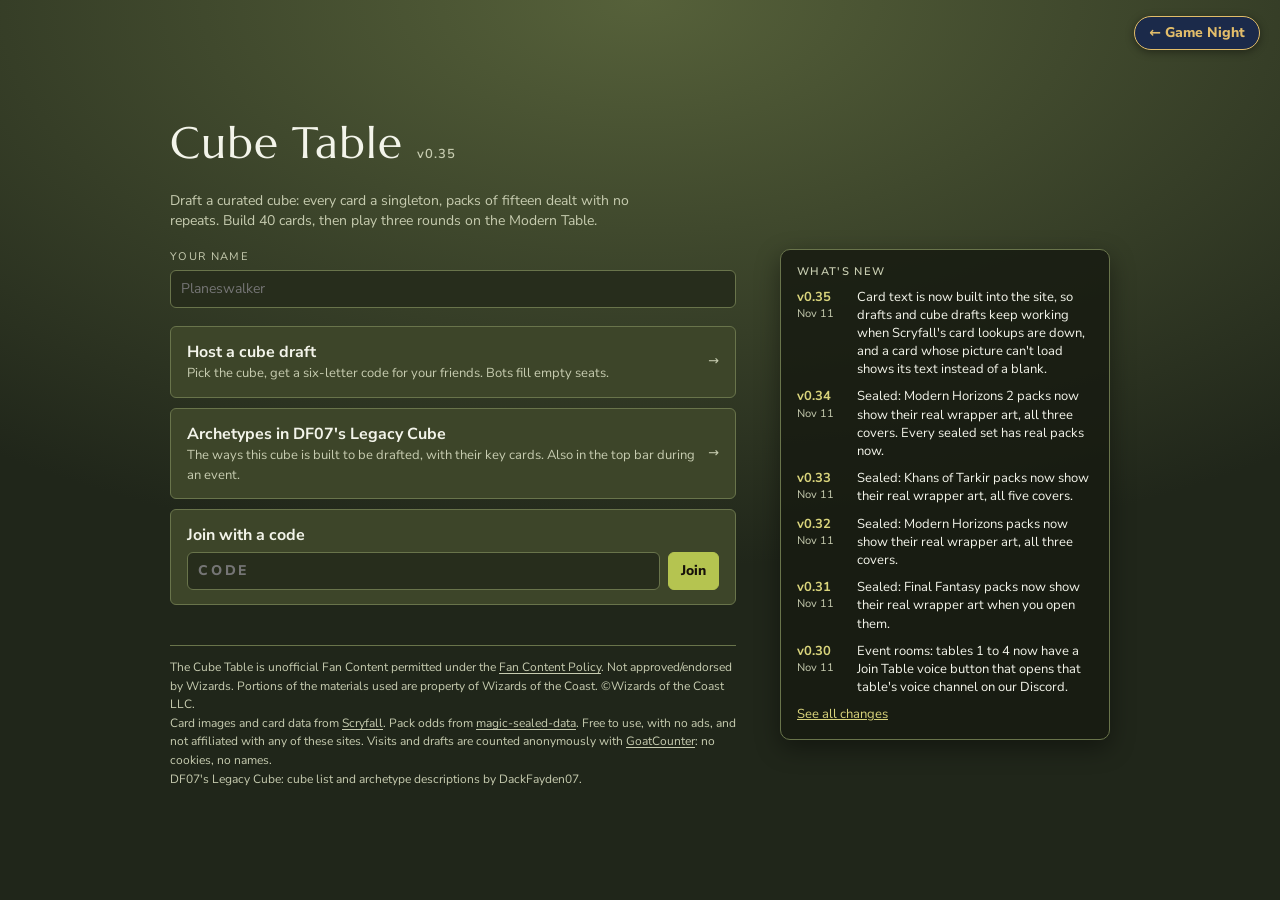
==== cube/index.html @ 12f956a4 "Draft Table v0.35: built-in card data, text tiles when pictures fail Co-Authored-By: Claude Opus 5.5" ====
<!doctype html>
<html lang="en">
<head>
<meta charset="utf-8">
<meta name="viewport" content="width=device-width,initial-scale=1">
<title>Cube Table</title>
<link rel="icon" href="icon.svg" type="image/svg+xml">
<link rel="icon" href="../draft/icon-32.png" type="image/png" sizes="32x32">
<link rel="apple-touch-icon" href="../draft/apple-touch-icon.png">
<!-- Anonymous visit and game counts (GoatCounter: no cookies, no personal data). The path drops ?t= table codes. -->
<script>window.goatcounter={path:function(p){return String(p).split('?')[0];}};</script>
<script data-goatcounter="https://modern-table.goatcounter.com/count" async src="https://gc.zgo.at/count.js"></script>
<link rel="preconnect" href="https://fonts.googleapis.com">
<link rel="stylesheet" href="https://fonts.googleapis.com/css2?family=Marcellus&family=Nunito+Sans:opsz,wght@6..12,400;6..12,600;6..12,800&display=swap">
<style>
/* Same type and layout as the Modern Table, in mahogany instead of green felt so you can tell the two apart at a glance. */
:root{
  --felt:#5e3a2e; --felt2:#4e3026; --rail:#3c231b; --line:#8a5d4c; --ink:#fbf4ef; --dim:#dcc6ba;
  --brass:#e0a66a; --go:#d9683c; --bad:#e2574c; --good:#5fc98d; --opp:#7fb3ff;
  --well:#391f17; --chip:#5d382b; --chip2:#6e4334; --glow:#7d4c3b; --deep:#2a1712; --deepa:#2a1712d9; --btn:#71483a; --cardbg:#7a5445; --voice:#5865f2;
  --display:"Marcellus",Georgia,serif; --ui:"Nunito Sans",system-ui,-apple-system,"Segoe UI",sans-serif;
  color-scheme:dark;
}
*{box-sizing:border-box}
html,body{height:100%;margin:0}
body{background:var(--rail);color:var(--ink);font:14px/1.4 var(--ui);overflow:hidden;user-select:none;-webkit-user-select:none}
button,input,select{font:inherit;color:inherit}
button{cursor:pointer;background:var(--btn);border:1px solid var(--line);border-radius:6px;padding:7px 12px}
button:hover{border-color:var(--brass)}
button:focus-visible,input:focus-visible,select:focus-visible,a:focus-visible{outline:2px solid var(--brass);outline-offset:1px}
button.go{background:var(--go);border-color:var(--go);color:#1c0c05;font-weight:800}
button.ghost{background:transparent}
button.sm{font-size:12px;padding:3px 8px}
button.on{border-color:var(--brass);color:var(--brass)}
button:disabled{opacity:.45;cursor:default}button:disabled:hover{border-color:var(--line)}
input,select{background:var(--well);border:1px solid var(--line);border-radius:6px;padding:8px 10px}
input{user-select:text;-webkit-user-select:text}
a{color:var(--brass)}
h1,h2,h3{font-family:var(--display);font-weight:400;margin:0;text-wrap:balance}
[hidden]{display:none!important}
.screen{height:100%}
.hint{color:var(--dim)}

#lobby{position:relative;display:grid;place-items:center;background:radial-gradient(120% 90% at 50% 0%,var(--glow),var(--rail) 70%);overflow:auto;padding:24px 16px}
.lobbybox{width:min(940px,100%);display:grid;grid-template-columns:minmax(0,1fr) 330px;gap:18px 44px;align-items:start}
.lhead,.lmain{display:flex;flex-direction:column;gap:18px;min-width:0}.lhead{grid-column:1/-1}
@media (max-width:920px){.lobbybox{grid-template-columns:minmax(0,1fr);width:min(560px,100%)}}
.news{display:flex;flex-direction:column;gap:9px;background:var(--deepa);border:1px solid var(--line);border-radius:10px;padding:14px 16px 16px;box-shadow:0 8px 24px #0006}
.news h4{margin:0;font:600 11px var(--ui);letter-spacing:.12em;text-transform:uppercase;color:var(--dim)}
.newsrow{display:grid;grid-template-columns:52px 1fr;gap:8px;font-size:13px;color:var(--ink);line-height:1.4}
.newsrow b{color:var(--brass);font-variant-numeric:tabular-nums}.newsrow b small{display:block;color:var(--dim);font-weight:400;font-size:11px}
.news a{color:var(--brass);font-size:13px}
.lobbybox h1{font-size:44px;letter-spacing:.02em}
.lobbybox p{margin:0;color:var(--dim);max-width:60ch}
.lobbybox p.legal{max-width:none;font:12px/1.55 var(--ui);color:var(--dim);border-top:1px solid var(--line);padding-top:12px;margin-top:4px}.lobbybox p.legal a{color:inherit;text-decoration:underline;text-underline-offset:2px}
.field{display:flex;flex-direction:column;gap:6px}
.field label{font-size:11px;letter-spacing:.12em;text-transform:uppercase;color:var(--dim)}
.choices{display:grid;gap:10px}
.choice{display:flex;gap:12px;align-items:center;justify-content:space-between;text-align:left;padding:14px 16px;background:var(--chip)}
.choice b{display:block;font-size:16px}.choice span{color:var(--dim);font-size:13px}
/* the way back to the Modern Table wears the Modern Table's colours */
.corner{position:absolute;top:16px;right:20px;border:1px solid #d9b25f;border-radius:99px;padding:6px 14px;text-decoration:none;font-weight:800;color:#d9b25f;background:#16272b;box-shadow:0 2px 8px #0006}
.corner:hover{background:#1c3238;color:#f0cf85}
.joinrow{display:flex;gap:8px}.joinrow input{flex:1;text-transform:uppercase;letter-spacing:.2em;font-weight:800;min-width:0}

#room{display:flex;flex-direction:column;background:var(--felt2)}
.topbar{display:flex;gap:10px;align-items:center;padding:10px 16px;border-bottom:1px solid var(--line);background:var(--rail);flex-wrap:wrap}
.topbar h2{font-size:22px;margin-right:auto}
.pill{font-size:12px;padding:3px 9px;border-radius:99px;border:1px solid var(--line);color:var(--dim);white-space:nowrap}
.pill.ok{color:var(--good);border-color:var(--good)}.pill.warn{color:var(--go);border-color:var(--go)}
.pill b{color:var(--ink);letter-spacing:.15em;user-select:text;-webkit-user-select:text}
.body{flex:1;min-height:0;display:grid;grid-template-columns:230px 1fr}
#rail{border-right:1px solid var(--line);background:var(--rail);overflow:auto;padding:12px;display:flex;flex-direction:column;gap:6px}
#rail h3{font-size:12px;font-family:var(--ui);font-weight:800;letter-spacing:.12em;text-transform:uppercase;color:var(--dim);margin:4px 0}
.seat{display:grid;grid-template-columns:18px 1fr auto;gap:6px;align-items:center;padding:6px 8px;border:1px solid transparent;border-radius:6px}
.seat.me{border-color:var(--brass);background:var(--chip)}
.seat .dot{width:9px;height:9px;border-radius:50%;background:var(--line)}
.seat.on .dot{background:var(--good)}.seat.busy .dot{background:var(--go)}.seat.off .dot{background:var(--bad)}
.seat small{color:var(--dim);display:block}
.seat .nm{overflow:hidden;text-overflow:ellipsis;white-space:nowrap}
.arrow{color:var(--dim);font-size:12px;text-align:center}
#main{overflow:auto;padding:16px 20px;display:flex;flex-direction:column;gap:14px;min-width:0}
#main>*{flex:none}
.bar{display:flex;gap:10px;align-items:center;flex-wrap:wrap}
.bar h3{font-size:22px}
.clock{font:800 18px var(--ui);font-variant-numeric:tabular-nums;color:var(--brass);min-width:3ch}
.clock.low{color:var(--bad)}
.grid{display:grid;grid-template-columns:repeat(auto-fill,minmax(150px,1fr));gap:10px}
.grid.sm{grid-template-columns:repeat(auto-fill,minmax(96px,1fr));gap:6px}
.grid.xs{grid-template-columns:repeat(auto-fill,minmax(64px,1fr));gap:4px}
.c{position:relative;aspect-ratio:488/680;border-radius:4.6%/3.3%;background:var(--cardbg);box-shadow:0 2px 6px #0008;cursor:pointer;overflow:hidden;transition:transform .12s,box-shadow .12s}
.c:hover{transform:translateY(-3px)}
.c img{position:absolute;inset:0;width:100%;height:100%;display:block;pointer-events:none}
.c .txt{position:absolute;inset:0;padding:7%;display:flex;flex-direction:column;gap:3px;font-size:11px;line-height:1.15;border:1px solid var(--line);border-radius:inherit;pointer-events:none;overflow:hidden}
.c .txt i{color:var(--dim);font-style:normal}
.c.sel{box-shadow:0 0 0 3px var(--go),0 6px 16px #000a;transform:translateY(-6px)}
.c.foil::after{content:"";position:absolute;inset:0;pointer-events:none;background:linear-gradient(115deg,transparent 20%,#7fd4ff33 38%,#ffd87a40 50%,#ff8ad033 62%,transparent 80%);mix-blend-mode:screen}
.c .tag{position:absolute;left:4%;bottom:3%;font-size:9px;font-weight:800;letter-spacing:.1em;background:#000c;color:var(--brass);padding:1px 5px;border-radius:3px;pointer-events:none}
.sec{font-size:11px;letter-spacing:.12em;text-transform:uppercase;color:var(--dim);margin:6px 0 2px}
.panes{display:grid;grid-template-columns:1fr 1fr;gap:18px;align-items:start}
.pane .bar h3{font-size:18px}
.sec b{color:var(--brass);font-size:13px;margin-left:4px}.sec span{text-transform:none;letter-spacing:0}
.regions{--w:clamp(76px,6.6vw,124px);display:flex;flex-wrap:wrap;gap:4px 26px;align-items:flex-start}
.cols{display:flex;gap:6px;align-items:flex-start;padding:4px 2px 8px}
.col{width:var(--w);flex:none;display:flex;flex-direction:column}
.col .c + .c{margin-top:calc(var(--w) * -1.2)}
.col .c:hover{transform:none;box-shadow:0 0 0 2px var(--brass)}
.colh{font-size:11px;font-weight:800;color:var(--ink);text-align:center;margin-bottom:4px}.colh span{color:var(--dim);font-weight:600}
.pane{background:var(--well);border:1px solid var(--line);border-radius:8px;padding:12px;min-height:120px}
.lands{display:flex;gap:10px;flex-wrap:wrap;align-items:center}
.land{display:flex;gap:4px;align-items:center;border:1px solid var(--line);border-radius:6px;padding:3px 6px}
.land .lart{width:30px;height:42px;border-radius:3px;background:var(--deep) center/cover no-repeat;flex:none;box-shadow:0 1px 3px #0008}
.bart{display:flex;flex-direction:column;gap:3px;font:700 10px var(--ui);letter-spacing:.08em;text-transform:uppercase;color:var(--dim)}.bart select{font:600 12px var(--ui);letter-spacing:0;text-transform:none;background:var(--deep);color:var(--ink);border:1px solid var(--line);border-radius:5px;padding:3px 5px}
.land b{min-width:2ch;text-align:center;font-variant-numeric:tabular-nums}
.land button{padding:1px 8px}
table{border-collapse:collapse;width:100%;max-width:640px}
th,td{text-align:left;padding:6px 10px;border-bottom:1px solid var(--line)}
th{font-size:11px;letter-spacing:.1em;text-transform:uppercase;color:var(--dim);font-weight:800}
td.n,th.n{text-align:right;font-variant-numeric:tabular-nums}
.match{border:1px solid var(--line);border-radius:8px;padding:12px;display:flex;flex-direction:column;gap:8px;max-width:640px;background:var(--well)}
.match.mine{border-color:var(--brass)}
.chips{display:flex;gap:6px;flex-wrap:wrap}
.setrow{display:flex;gap:12px;flex-wrap:wrap;align-items:end}
#zoom{position:fixed;z-index:80;pointer-events:none;display:flex;gap:6px}
#zoom img{width:300px;border-radius:14px;box-shadow:0 10px 30px #000c}
#toast{position:fixed;left:50%;bottom:26px;transform:translateX(-50%);background:#000d;border:1px solid var(--brass);padding:8px 16px;border-radius:99px;opacity:0;transition:opacity .3s;pointer-events:none;z-index:90}
/* sealed (v0.16): the prerelease kit, opened one pack at a time */
.c.promo .tag{color:#ffe7b0;background:#7a1d16e6;border:1px solid #f3cf8a}
.kit{display:flex;gap:16px;align-items:flex-end;flex-wrap:wrap;padding:14px 16px;border-radius:10px;background:radial-gradient(120% 100% at 50% 0%,var(--glow),var(--felt) 75%);border:1px solid var(--line)}
.kitbox{height:150px;width:auto;display:block;filter:drop-shadow(0 6px 10px #0009)}
.packs{display:flex;gap:10px;flex-wrap:wrap;align-items:flex-end}
.pk{position:relative;width:84px;height:150px;padding:0;border:0;background:none;border-radius:4px;transition:transform .15s ease,opacity .2s}
.pk img{width:100%;height:100%;object-fit:contain;display:block;filter:drop-shadow(0 6px 8px #0009);pointer-events:none}
.pk.drawn{background:linear-gradient(160deg,#3b1f52,#1d2a4a 55%,#0f1730);box-shadow:0 6px 14px #0008;color:#fff}
.pk.drawn::before,.pk.drawn::after{content:"";position:absolute;left:0;right:0;height:7px;background:repeating-linear-gradient(90deg,#c9d7ea 0 4px,#8ea2c2 4px 8px);opacity:.85}
.pk.drawn::before{top:0}.pk.drawn::after{bottom:0}
.pk .pt{position:absolute;left:0;right:0;bottom:14px;font:11px/1.15 var(--display);text-align:center;letter-spacing:.06em;text-transform:uppercase;padding:0 4px}
.pk .pn{position:absolute;top:-8px;right:-6px;width:20px;height:20px;border-radius:50%;background:var(--rail);border:1px solid var(--line);font:800 11px/18px var(--ui);color:var(--dim);text-align:center}
.pk:hover:not(:disabled){transform:translateY(-6px) rotate(-1.5deg);border-color:transparent}
.pk:disabled{opacity:.22;cursor:default;transform:none}
.pk:disabled:hover{border-color:transparent}
.promo{display:flex;flex-direction:column;gap:6px;align-items:center}
.promo .c{width:96px}
.cardback{position:relative;width:96px;aspect-ratio:488/680;padding:0;border:0;border-radius:4.6%/3.3%;overflow:hidden;background:var(--deep);box-shadow:0 4px 10px #0009;transition:transform .15s}
.cardback img{position:absolute;inset:0;width:100%;height:100%;display:block;pointer-events:none}
.cardback:hover{transform:translateY(-6px) rotate(1.5deg)}
.cardback.ready{animation:glow 1.6s ease-in-out infinite}
@keyframes glow{50%{box-shadow:0 0 0 3px #e0a66a99,0 0 22px #e0a66a99}}
.kitside{margin-left:auto;display:flex;flex-direction:column;gap:8px;align-items:flex-end}
.kitside .row{display:flex;gap:8px;flex-wrap:wrap;justify-content:flex-end}
.reveal{background:var(--well);border:1px solid var(--line);border-radius:8px;padding:12px;display:flex;flex-direction:column;gap:10px}
.fan{display:flex;gap:8px;flex-wrap:wrap}
.fan .c{width:clamp(96px,8.6vw,136px);animation:flipin .38s ease both}
.fan .c.hit{box-shadow:0 0 0 2px var(--brass),0 0 18px #e0a66a99}
@keyframes flipin{from{transform:perspective(600px) rotateY(90deg);opacity:0}to{transform:none;opacity:1}}
.dot{display:inline-block;width:10px;height:10px;border-radius:50%;vertical-align:-1px;margin-right:5px;box-shadow:inset 0 0 0 1px #0007}
.pane.over{border-color:var(--brass);box-shadow:inset 0 0 0 2px #e0a66a66}
#ghost{position:fixed;z-index:85;pointer-events:none;width:var(--gw,110px);transform:translate(-50%,-30%) rotate(-3deg);opacity:.92}
#ghost .c{width:100%}
/* Colour dive (v0.17, Ben): a rail of colour buttons beside the pool; a colour opens a window with every card of that colour
   (hybrid and multicolour included) and the lands that make it, by mana value across and type down, with Bulk add. */
.poolwrap{display:grid;grid-template-columns:minmax(0,1fr) 150px;gap:16px;align-items:start}
.diverail{display:flex;flex-direction:column;gap:6px;border-left:1px solid var(--line);padding-left:14px;position:sticky;top:8px;margin-top:22px}
.diverail .sec{margin:0 0 2px}
.divebtn{display:flex;align-items:center;gap:8px;text-align:left;padding:6px 8px;background:var(--chip)}
.divebtn b{flex:1;font-weight:700}.divebtn small{color:var(--dim);font-variant-numeric:tabular-nums}
.divebtn.on{border-color:var(--brass);background:var(--chip2)}
.pip{display:inline-grid;place-items:center;width:18px;height:18px;border-radius:50%;font:800 10px/1 var(--ui);color:#1b120e;box-shadow:inset 0 0 0 1px #0007;flex:none}
#dive{position:fixed;z-index:70;top:calc(64px + env(safe-area-inset-top,0px));right:max(16px,env(safe-area-inset-right,0px));width:min(1120px,calc(100vw - 260px));max-height:calc(100vh - 88px);display:flex;flex-direction:column;background:var(--felt2);border:1px solid var(--brass);border-radius:10px;box-shadow:0 18px 50px #000b}
#dive header{display:flex;gap:10px;align-items:center;flex-wrap:wrap;padding:10px 14px;border-bottom:1px solid var(--line);background:var(--rail);border-radius:10px 10px 0 0}
#dive header h3{font-size:22px;display:flex;gap:8px;align-items:center}
#dive .dvbody{overflow:auto;padding:12px 14px 16px;--w:clamp(76px,6.2vw,112px)}
.dvgrid{display:grid;grid-template-columns:min-content repeat(7,var(--w));justify-content:start;gap:8px 10px;align-items:start}
.dvgrid .rowh{font-size:11px;font-weight:800;letter-spacing:.1em;text-transform:uppercase;color:var(--dim);writing-mode:vertical-rl;transform:rotate(180deg);text-align:end;align-self:stretch;padding:4px 0;border-right:1px solid var(--line);padding-right:4px}
.dvgrid .colh{margin:0}
.dvgrid .cell{min-height:20px}
.dvgrid .lands{grid-column:2 / -1;display:flex;flex-wrap:wrap;gap:8px}
.dvgrid .lands .c{width:var(--w)}
.c.indk{box-shadow:0 0 0 2px var(--good),0 2px 6px #0008}
.dvsw{display:flex;gap:4px}.pipbtn{padding:3px;border-radius:50%;background:transparent;border:1px solid transparent;line-height:0}.pipbtn.on{border-color:var(--brass)}.pipbtn .pip{width:26px;height:26px;font-size:11px}.pip.ms{position:relative;overflow:hidden}.pip.ms img{position:absolute;inset:0;width:100%;height:100%;display:block}
.pipbtn:not(.on){opacity:.55}.pipbtn:not(.on):hover{opacity:1}
.c.indk .tag,.c.promo.indk .tag{color:var(--good);background:#000c;border:0}
#dive .empty{color:var(--dim);padding:6px 0}
@media (max-width:760px){ .poolwrap{grid-template-columns:1fr} .diverail{border-left:0;padding-left:0;position:static;flex-direction:row;flex-wrap:wrap} #dive{left:8px;right:8px;width:auto;top:8px;max-height:calc(100vh - 16px)} .dvgrid{grid-template-columns:min-content repeat(7,72px)} }
@media (prefers-reduced-motion:reduce){ .fan .c{animation:none} .cardback.ready{animation:none} .pk{transition:none} }
@media (max-width:760px){ .regions{--w:76px} .pk{width:58px;height:104px} .kitbox{height:104px} .promo .c,.cardback{width:70px} .kitside{margin-left:0;align-items:flex-start} .body{grid-template-columns:1fr} #rail{border-right:0;border-bottom:1px solid var(--line);max-height:26vh} .panes{grid-template-columns:1fr} .grid{grid-template-columns:repeat(auto-fill,minmax(110px,1fr))} }

/* ===== Game Night (v0.26) =====
   One engine, four felts: Game Night (navy), Draft Table (mahogany, the default above), Sealed Table (plum), Cube Table (olive).
   The page's own felt comes from VARIANT; inside an event the felt follows the event (themeFor). */
body.th-gn{--felt:#1b2a4a;--felt2:#142039;--rail:#0b1324;--line:#34497a;--ink:#edf1fa;--dim:#a3b0cc;--brass:#e2bd6a;--go:#e2bd6a;--well:#101a33;--chip:#17254a;--chip2:#21325a;--glow:#273d6b;--deep:#0a1020;--deepa:#0a1020d9;--btn:#21325a;--cardbg:#2c3d63}
body.th-st{--felt:#4a2a4e;--felt2:#3c2140;--rail:#2a1630;--line:#7a5480;--ink:#f8f0f8;--dim:#d6c2d8;--brass:#e9b3df;--go:#d67fc4;--well:#311a35;--chip:#4f2c54;--chip2:#5f3565;--glow:#6b3c71;--deep:#22102a;--deepa:#22102ad9;--btn:#5a3460;--cardbg:#6a4870}
body.th-ct{--felt:#3c4428;--felt2:#313822;--rail:#20261a;--line:#69744b;--ink:#f3f4ea;--dim:#c7ccb0;--brass:#d9d47c;--go:#b5c450;--well:#272d1c;--chip:#3d4529;--chip2:#4a5432;--glow:#56613a;--deep:#171b11;--deepa:#171b11d9;--btn:#4a5432;--cardbg:#5d6743}
button.go{color:#16100a}
.corner.to-gn{border-color:#e2bd6a;color:#e2bd6a;background:#1b2a4a}.corner.to-gn:hover{background:#273d6b;color:#f2d58f}
/* front-page choices with a felt swatch of the table they open */
.choice.sw{display:grid;grid-template-columns:44px minmax(0,1fr) auto;gap:14px;align-items:center;text-decoration:none;color:var(--ink);border:1px solid var(--line);border-radius:6px}
.choice.sw:hover{border-color:var(--brass)}
.choice.sw > span:nth-child(2) > span{display:block}
.choice .to{display:inline-block;margin-top:5px;font-size:11px;font-weight:800;letter-spacing:.08em;text-transform:uppercase}
.choice.feature{border-color:var(--brass);background:linear-gradient(180deg,var(--glow),var(--chip))}
.choice.feature b{font-family:var(--display);font-weight:400;font-size:21px;letter-spacing:.01em}
.felt{width:44px;height:44px;border-radius:8px;position:relative;background:radial-gradient(circle at 50% 35%,var(--sw-glow),var(--sw-felt) 75%);border:1px solid var(--sw-line);box-shadow:inset 0 1px 0 #ffffff14}
.felt i{position:absolute;width:13px;height:18px;border-radius:2px;top:13px;background:var(--sw-card);box-shadow:0 1px 3px #0009}
.felt i:first-child{left:9px;transform:rotate(-9deg)}.felt i:last-child{right:9px;transform:rotate(7deg);background:var(--sw-card2)}
.sw-gn{--sw-felt:#1b2a4a;--sw-glow:#2c4476;--sw-line:#34497a;--sw-card:#e2bd6a;--sw-card2:#edf1fa}
.sw-dt{--sw-felt:#5e3a2e;--sw-glow:#875240;--sw-line:#8a5d4c;--sw-card:#e0a66a;--sw-card2:#fbf4ef}
.sw-st{--sw-felt:#4a2a4e;--sw-glow:#704076;--sw-line:#7a5480;--sw-card:#e9b3df;--sw-card2:#f8f0f8}
.sw-ct{--sw-felt:#3c4428;--sw-glow:#5c6840;--sw-line:#69744b;--sw-card:#d9d47c;--sw-card2:#f3f4ea}
.to.gn{color:#e2bd6a}.to.dt{color:#e0a66a}.to.st{color:#e9b3df}.to.ct{color:#d9d47c}
.steps{margin:0;padding:0;list-style:none;display:flex;flex-direction:column;gap:10px;counter-reset:s}
.steps li{display:grid;grid-template-columns:24px 1fr;gap:8px;font-size:13px;color:var(--ink)}
.steps li::before{counter-increment:s;content:counter(s);width:22px;height:22px;border-radius:50%;border:1px solid var(--brass);color:var(--brass);display:grid;place-items:center;font-weight:800;font-size:12px}
/* the room: chat column beside the main area */
.body.chatty{grid-template-columns:230px minmax(0,1fr) 300px}
#chatCol{display:flex;flex-direction:column;border-left:1px solid var(--line);background:var(--rail);min-height:0;min-width:0}
#chatCol h3{font:800 12px var(--ui);letter-spacing:.12em;text-transform:uppercase;color:var(--dim);margin:0;padding:12px 14px 8px}
#msgs{flex:1;overflow:auto;padding:0 14px 10px;display:flex;flex-direction:column;gap:7px;min-height:0;user-select:text;-webkit-user-select:text}
.msg{font-size:13px;line-height:1.4;overflow-wrap:anywhere}
.msg b{margin-right:6px}.msg time{color:var(--dim);font-size:11px;margin-right:6px;font-variant-numeric:tabular-nums}
.msg.sys{color:var(--dim);font-style:italic}
.chatform{display:flex;gap:8px;padding:10px 14px;border-top:1px solid var(--line)}
.chatform input{flex:1;min-width:0}
@media (max-width:1150px){.body.chatty{grid-template-columns:210px minmax(0,1fr)} .body.chatty #chatCol{grid-column:1/-1;border-left:0;border-top:1px solid var(--line);max-height:300px}}
@media (max-width:760px){.body.chatty{grid-template-columns:1fr} .body.chatty #chatCol{grid-column:auto}}
.seat .rec{font-variant-numeric:tabular-nums;font-size:12px;color:var(--dim)}
.announce{display:grid;grid-template-columns:auto minmax(0,1fr) auto;gap:4px 14px;align-items:center;padding:14px 16px;border-radius:10px;border:1px solid var(--brass);background:linear-gradient(180deg,var(--glow),var(--felt));max-width:1000px}
.announce .rd{grid-row:1/3;font-family:var(--display);font-size:30px;color:var(--brass);line-height:1;text-align:center;min-width:52px}
.announce .rd small{display:block;font:800 10px var(--ui);letter-spacing:.14em;color:var(--dim);margin-top:2px}
.announce b{font-size:16px;grid-column:2}.announce .sub{color:var(--dim);font-size:13px;grid-column:2}
.announce .act{grid-column:3;grid-row:1/3;display:flex;gap:8px;align-items:center;flex-wrap:wrap;justify-content:flex-end}
@media (max-width:640px){.announce{grid-template-columns:auto minmax(0,1fr)}.announce .act{grid-column:1/-1;grid-row:auto;justify-content:flex-start}}
.bigclock{font:800 22px var(--ui);font-variant-numeric:tabular-nums;color:var(--brass);text-align:right;line-height:1}
.bigclock small{display:block;font:800 10px var(--ui);letter-spacing:.14em;color:var(--dim);margin-top:4px}
.bigclock.low{color:var(--bad)}
.tables{display:grid;grid-template-columns:repeat(2,minmax(0,1fr));gap:14px;max-width:1000px}
@media (max-width:900px){.tables{grid-template-columns:minmax(0,1fr)}}
.tbl{display:flex;flex-direction:column;gap:10px;padding:12px;border:1px solid var(--line);border-radius:10px;background:var(--felt)}
.tbl.mine{border-color:var(--brass);box-shadow:0 0 0 1px var(--brass),0 6px 18px #0007}
.tbl.done{opacity:.72}
.tbl .th{display:flex;align-items:baseline;gap:8px}.tbl .th h3{font-size:20px}
.tbl .st{margin-left:auto;font-size:12px;color:var(--dim);font-variant-numeric:tabular-nums;text-align:right}
.tbl .st.live{color:var(--good)}.tbl .st.fin{color:var(--brass)}.tbl .st.warn{color:var(--go)}.tbl .st.bad{color:var(--bad)}
.ttop{display:grid;grid-template-columns:minmax(0,1fr) auto minmax(0,1fr);align-items:center;gap:8px;padding:14px 12px;border-radius:999px/60px;background:radial-gradient(ellipse at 50% 40%,var(--glow),var(--felt2) 80%);border:1px solid var(--line)}
.tpl{min-width:0}.tpl.r{text-align:right}
.tpl .n{font-weight:800;font-size:15px;overflow:hidden;text-overflow:ellipsis;white-space:nowrap}
.tpl .d{font-size:12px;color:var(--dim);overflow:hidden;text-overflow:ellipsis;white-space:nowrap}
.tpl.win .n{color:var(--brass)}
.tvs{display:flex;gap:4px;align-items:center}
.tpip{width:10px;height:10px;border-radius:50%;border:1px solid var(--brass)}.tpip.w{background:var(--brass)}
.tvs .x{font-family:var(--display);color:var(--dim);margin:0 4px}
.tacts{display:flex;gap:8px;flex-wrap:wrap;align-items:center}
.vbtn{display:inline-flex;gap:7px;align-items:center;font-weight:700;border-color:#5865f2aa;background:#5865f222;text-decoration:none;color:var(--ink);border:1px solid #5865f2aa;border-radius:6px;padding:3px 8px;font-size:12px}
.vbtn:hover{border-color:var(--voice);background:#5865f244}
.vbtn svg{width:15px;height:15px;flex:none}
a.btnlink{text-decoration:none}
.sect{display:flex;flex-direction:column;gap:8px;max-width:1000px}
.secthead{display:flex;align-items:baseline;gap:10px}
.secthead .cap{font-size:11px;letter-spacing:.12em;text-transform:uppercase;color:var(--dim);font-weight:800}
.secthead small{color:var(--dim);font-size:12px}
.stand{max-width:none}
.stand td small{display:block;color:var(--dim);font-size:11px;font-weight:600}
.stand tr.me td{color:var(--brass);font-weight:800}
.empty{border:1px dashed var(--line);border-radius:10px;padding:22px;text-align:center;color:var(--dim);max-width:1000px}
/* lock in a deck (Modern night) */
.deckgrid{display:grid;grid-template-columns:minmax(0,1fr) minmax(0,340px);gap:16px;align-items:start;max-width:1100px}
@media (max-width:1000px){.deckgrid{grid-template-columns:minmax(0,1fr)}}
.dtabs{display:flex;gap:6px;margin-bottom:10px;flex-wrap:wrap;align-items:center}
.dtabs input{flex:1;min-width:140px;padding:5px 9px}
.dlist{display:grid;grid-template-columns:repeat(auto-fill,minmax(200px,1fr));gap:8px}
.dk{text-align:left;display:flex;flex-direction:column;gap:2px;padding:9px 12px;background:var(--chip)}
.dk b{font-size:14px}.dk span{font-size:12px;color:var(--dim)}
.dk.sel{border-color:var(--brass);box-shadow:0 0 0 1px var(--brass)}
.lockcard{position:sticky;top:0;display:flex;flex-direction:column;gap:12px;padding:16px;border:1px solid var(--line);border-radius:10px;background:var(--felt)}
.lockcard h3{font-size:24px}
.lockcard .keys{font-size:13px;color:var(--dim)}.lockcard .keys b{color:var(--ink);font-weight:600}
.confirm{border:1px solid var(--brass);border-radius:8px;padding:12px;display:flex;flex-direction:column;gap:10px;background:var(--chip)}
.confirm p{margin:0;font-size:13px}
.lockedbox{display:flex;gap:10px;align-items:center;padding:10px 12px;border-radius:8px;border:1px solid var(--brass);color:var(--brass);font-weight:800}
.lockedbox svg{width:18px;height:18px;flex:none}
/* a small window of our own (the page never uses confirm() for event choices) */
#veil{position:fixed;inset:0;background:#0009;display:grid;place-items:center;z-index:95;padding:16px}
.dialog{width:min(440px,100%);background:var(--felt);border:1px solid var(--brass);border-radius:12px;padding:18px;display:flex;flex-direction:column;gap:12px;box-shadow:0 20px 50px #000b}
.dialog h3{font-size:22px}.dialog p{margin:0;color:var(--dim);font-size:13px}
.dialog .cap{font-size:11px;letter-spacing:.12em;text-transform:uppercase;color:var(--dim);font-weight:800}
.res{display:grid;grid-template-columns:1fr 1fr;gap:8px}.res button{padding:10px}.res .wide{grid-column:1/-1}
.drow{display:flex;gap:8px;justify-content:flex-end;flex-wrap:wrap}
/* cube archetype guide (v0.28) */
#guide{position:fixed;inset:0;z-index:75;background:#000a;display:grid;place-items:center;padding:16px}
.gpanel{width:min(1180px,100%);height:min(100%,900px);display:flex;flex-direction:column;background:var(--felt);border:1px solid var(--brass);border-radius:12px;box-shadow:0 20px 50px #000b;overflow:hidden}
.ghead{display:flex;align-items:center;gap:16px;flex-wrap:wrap;padding:14px 18px;border-bottom:1px solid var(--line);background:var(--deepa)}
.ghead h2{margin:0;font:600 20px var(--display,var(--ui));color:var(--ink)}
.gfilt{display:flex;align-items:center;gap:4px;margin-left:auto;flex-wrap:wrap}.gfilt .hint{margin-right:4px}
.gscroll{flex:1;overflow:auto;padding:14px 18px 20px;min-height:0;user-select:text;-webkit-user-select:text}
.gnote{margin:0 0 12px}
.ggrid{display:grid;grid-template-columns:repeat(auto-fill,minmax(300px,1fr));gap:12px}
.garch{background:var(--chip);border:1px solid var(--line);border-radius:10px;padding:12px 14px;display:flex;flex-direction:column;gap:8px;min-width:0}
.gtop{display:flex;align-items:flex-start;gap:10px;justify-content:space-between}
.garch h3{margin:0;font-size:15px;color:var(--ink);text-wrap:balance}
.garch p{margin:0;font-size:13px;line-height:1.5;color:var(--ink);opacity:.9}
.gpips{display:flex;gap:3px;flex:none}
.gany{font-size:11px;letter-spacing:.08em;text-transform:uppercase;color:var(--dim);white-space:nowrap}
.gkeys{display:flex;flex-wrap:wrap;gap:5px;margin-top:auto}
.gk{font-size:12px;padding:3px 8px;border-radius:999px;background:var(--well);border:1px solid var(--line);color:var(--ink);cursor:default}
.gk:hover{border-color:var(--brass)}
.gk.mine{border-color:var(--good);color:var(--good)}
.lguide{margin-top:18px;display:flex;flex-direction:column;gap:10px}.lguide .bar{flex-wrap:wrap;gap:10px}.lguide .gfilt{margin-left:auto}.lguide .gnote{margin:0}
@media (max-width:760px){ .lguide .gfilt{margin-left:0} .ghead{position:relative;padding-right:56px} #guideX{position:absolute;top:14px;right:14px} .gfilt{margin-left:0} .gfilt .hint{flex-basis:100%} .ggrid{grid-template-columns:1fr} }
</style>
</head>
<body>
<div id="lobby" class="screen">
  <a class="corner" href="../">Modern Table →</a>
  <div class="lobbybox">
    <div class="lhead"><h1>Draft Table <small id="verTag" style="font:600 13px var(--ui);color:var(--dim);letter-spacing:.08em"></small></h1>
    <p>Booster draft for up to eight, with packs built to each set's real odds. Build a 40-card deck, then play your matches on the <a href="../">Modern Table</a>.</p></div>
    <div class="lmain">
    <div class="field"><label for="nameIn">Your name</label><input id="nameIn" maxlength="20" placeholder="Planeswalker"></div>
    <div class="choices">
      <button class="choice" id="hostBtn"><div><b>Host a draft</b><span>Pick the set, get a six-letter code for your friends. Bots fill empty seats.</span></div><span>→</span></button>
      <button class="choice" id="sealedBtn"><div><b>Host a sealed event</b><span>Everyone opens six packs (for Reality Fracture, a prerelease kit with a foil promo), builds 40 cards, then plays three rounds.</span></div><span>→</span></button>
      <div class="choice" style="border:1px solid var(--line);border-radius:6px">
        <div style="flex:1;min-width:0"><b>Join with a code</b><div class="joinrow" style="margin-top:6px"><input id="codeIn" maxlength="6" placeholder="CODE" aria-label="Draft code"><button id="joinBtn" class="go">Join</button></div></div>
      </div>
      <button class="choice" id="resumeBtn" hidden><div><b>Return to your event</b><span id="resumeTxt"></span></div><span>→</span></button>
    </div>
    <p id="lobbyMsg" style="color:var(--go)"></p>
    <p class="legal">The Draft Table is unofficial Fan Content permitted under the <a href="https://company.wizards.com/en/legal/fancontentpolicy" target="_blank" rel="noopener">Fan Content Policy</a>. Not approved/endorsed by Wizards. Portions of the materials used are property of Wizards of the Coast. ©Wizards of the Coast LLC.<br>Card images and card data from <a href="https://scryfall.com/" target="_blank" rel="noopener">Scryfall</a>. Pack odds from <a href="https://github.com/taw/magic-sealed-data" target="_blank" rel="noopener">magic-sealed-data</a>. Free to use, with no ads, and not affiliated with any of these sites. Visits and drafts are counted anonymously with <a href="https://www.goatcounter.com/" target="_blank" rel="noopener">GoatCounter</a>: no cookies, no names.</p>
    </div>
    <aside class="news" id="news" aria-label="What's new"></aside>
  </div>
</div>

<div id="room" class="screen" hidden>
  <div class="topbar"><h2>Draft Table</h2><span class="pill" id="setPill"></span><span class="pill" id="codePill" title="Click to copy"></span><span class="pill" id="netPill"></span><button id="guideBtn" class="ghost sm" hidden>Archetypes</button><button id="leaveBtn" class="ghost sm">Leave</button></div>
  <div class="body" id="roomBody"><div id="rail"></div><div id="main"></div><aside id="chatCol" hidden aria-label="Chat"><h3>Chat</h3><div id="msgs"></div><form class="chatform" id="chatForm"><input id="chatIn" maxlength="300" placeholder="Say something to everyone" aria-label="Chat message" autocomplete="off"><button class="go" type="submit">Send</button></form></aside></div>
</div>
<div id="guide" hidden></div>
<div id="zoom" hidden></div>
<div id="veil" hidden></div>
<div id="toast"></div>

<script src="../src/peerjs.min.js"></script>
<script>
"use strict";
/* GoatCounter event (anonymous count, see the head). Waits up to 20 s for count.js; never throws; once=key counts a thing only once per browser tab. */
function gcEvent(path, title, once){ try{ if(once){ const k='mt_gc_'+once; if(sessionStorage.getItem(k)) return; sessionStorage.setItem(k,'1'); } }catch(e){} let n=0; const go=()=>{ try{ const g=window.goatcounter; if(g && g.count) g.count({path, title:title||path, event:true}); else if(++n<40) setTimeout(go, 500); }catch(e){} }; go(); }
const VERSION = 'v0.35';
/* What's new on the front page (v0.19, like the Modern Table's NEWS): newest first, written for players. Add a line with every version bump. */
const DNEWS = [
  ['v0.35','Nov 11',"Card text is now built into the site, so drafts and cube drafts keep working when Scryfall's card lookups are down, and a card whose picture can't load shows its text instead of a blank."],
  ['v0.34','Nov 11',"Sealed: Modern Horizons 2 packs now show their real wrapper art, all three covers. Every sealed set has real packs now."],
  ['v0.33','Nov 11',"Sealed: Khans of Tarkir packs now show their real wrapper art, all five covers."],
  ['v0.32','Nov 11',"Sealed: Modern Horizons packs now show their real wrapper art, all three covers."],
  ['v0.31','Nov 11',"Sealed: Final Fantasy packs now show their real wrapper art when you open them."],
  ['v0.30','Nov 11',"Event rooms: tables 1 to 4 now have a Join Table voice button that opens that table's voice channel on our Discord."],
  ['v0.29','Nov 11',"Cube drafts: the cube's archetypes are laid out right on the setup screen, so everyone who has joined can read them while waiting for the draft to start."],
  ['v0.28','Nov 11',"Cube Table: an Archetypes guide for DF07's Legacy Cube, from its maker DackFayden07 (29 archetypes with their key cards, filtered by color), open from the front page or the top bar at any point in the event. Sealed events are prereleases only for Reality Fracture, the one set whose kit and promo we know; other sets open six packs. The Draft Table now hosts drafts only."],
  ['v0.27','Nov 11',"Game Night: at time, the host's Yes enforces the end-of-round turns at every table still playing; No means no time limit, so those matches play out."],
  ['v0.26','Nov 11',"Game Night: a navy page (the Game Night link on the Modern Table) hosts Modern Night Magic for up to eight, and Draft, Sealed and Cube each open straight to their own table's setup. Every event ends in the same matchmaking room: chat, a 3-minute break before each round, tables with their voice channel, one round clock, results confirmed by both players, pairings by standings, and decks revealed in the final standings."],
  ['v0.25','Nov 10',"The Draft Table now keeps an anonymous count of visits and of drafts and sealed events started. No cookies and no names."],
  ['v0.24','Nov 4',"Prerelease kits now show all three Reality Fracture pack covers (Jace, Chandra and Liliana), two of each, in a different order for every player."],
  ['v0.23','Nov 4',"Color dive: the row labels (Creatures, Non-creature spells, Lands) start at the top of their rows."],
  ['v0.22','Nov 4',"The color dive buttons sit a little lower, with more room under the Sort by menu."],
  ['v0.21','Nov 4',"Color dive: the color buttons beside your pool are mana symbols too, and the Draft Table now spells color the American way."],
  ['v0.20','Nov 4',"Color dive: the cards line up from the left edge of the window, and the color buttons in the window are mana symbols."],
  ['v0.19','Nov 4',"A What's new column on the front page, like the Modern Table's."],
  ['v0.18','Nov 4',"Color dive: artifacts and other colorless cards now show in every color's window, and the window has color buttons to switch without closing it."],
  ['v0.17','Nov 4',"Color dive on the deck-building screen: pick a color beside your pool to see all its cards (gold and hybrid included) and the lands that make it, by mana value and type, with Bulk add to put them all in your deck."],
  ['v0.16','Nov 4',"Prereleases: host a sealed event for up to eight. Everyone opens a kit of six packs and a foil promo, one pack at a time, builds 40 cards, then plays three rounds. Cards can also be dragged between deck and pool."],
  ['v0.15','Oct 31',"Choose the art for your basic lands while building. It's the same setting as on the Modern Table, and your deck uses it there."],
  ['v0.13','Oct 23',"The set list shows only the sets whose cards the Modern Table plays fully: Reality Fracture, Final Fantasy, Modern Horizons 1 and 2, Khans of Tarkir and DF07's Legacy Cube."],
  ['v0.12','Oct 17',"Card lookups keep to Scryfall's pace, so card images stop getting stuck."],
  ['v0.11','Oct 17',"If Scryfall doesn't answer, the page says so instead of waiting forever."],
  ['v0.10','Oct 17',"Fan Content notice and credits on the front page."],
  ['v0.9','Oct 17',"New address: modern-table.github.io/draft. Old links forward here and bring your saved decks."],
  ['v0.8','Oct 9',"Cube drafts, starting with DF07's Legacy Cube."],
  ['v0.7','Oct 8',"Your picks are sorted like the deck builder while you draft, and you can move cards to the sideboard as you go."],
  ['v0.3','Oct 6',"The deck builder sorts your cards into creatures, other spells and lands by mana value."],
  ['v0.1','Oct 6',"The Draft Table opens: booster drafts for up to eight with bots filling seats, deck building, and three rounds played on the Modern Table."],
];
// Only the sets and cube whose cards the Modern Table plays fully (2026-10-23); the other set files stay in draft/sets for later.
const READY = ['fra','fin','mh2','mh1','ktk','df07'];
const SETS_ALL = [{"code":"fra","name":"Reality Fracture","size":14,"group":"Recent"},{"code":"hob","name":"The Hobbit","size":14,"group":"Recent"},{"code":"msh","name":"Marvel Super Heroes","size":14,"group":"Recent"},{"code":"sos","name":"Secrets of Strixhaven","size":14,"group":"Recent"},{"code":"tmt","name":"Teenage Mutant Ninja Turtles","size":14,"group":"Recent"},{"code":"ecl","name":"Lorwyn Eclipsed","size":14,"group":"Recent"},{"code":"tla","name":"Avatar: The Last Airbender","size":14,"group":"Recent"},{"code":"spm","name":"Marvel's Spider-Man","size":14,"group":"Recent"},{"code":"eoe","name":"Edge of Eternities","size":14,"group":"Recent"},{"code":"fin","name":"Final Fantasy","size":14,"group":"Recent"},{"code":"tdm","name":"Tarkir: Dragonstorm","size":14,"group":"Favourites"},{"code":"fdn","name":"Foundations","size":14,"group":"Favourites"},{"code":"dsk","name":"Duskmourn: House of Horror","size":14,"group":"Favourites"},{"code":"blb","name":"Bloomburrow","size":14,"group":"Favourites"},{"code":"mh3","name":"Modern Horizons 3","size":14,"group":"Favourites"},{"code":"mom","name":"March of the Machine","size":15,"group":"Favourites"},{"code":"neo","name":"Kamigawa: Neon Dynasty","size":15,"group":"Favourites"},{"code":"mh2","name":"Modern Horizons 2","size":15,"group":"Favourites"},{"code":"eld","name":"Throne of Eldraine","size":15,"group":"Favourites"},{"code":"mh1","name":"Modern Horizons","size":15,"group":"Favourites"},{"code":"war","name":"War of the Spark","size":15,"group":"Favourites"},{"code":"dom","name":"Dominaria","size":15,"group":"Favourites"},{"code":"ktk","name":"Khans of Tarkir","size":15,"group":"Favourites"},{"code":"isd","name":"Innistrad","size":15,"group":"Favourites"},{"code":"roe","name":"Rise of the Eldrazi","size":15,"group":"Favourites"},{"code":"df07","name":"DF07's Legacy Cube","size":15,"group":"Cubes"},{"code":"mtgo-vintage","name":"MTGO Vintage Cube (Oct 2026)","size":15,"group":"Cubes"}];
const VARIANT = /*__VARIANT__*/'ct';   // which copy of the page this is (build.py): gn Game Night (night/), dt Draft Table (draft/), st Sealed Table (sealed/), ct Cube Table (cube/)
const DBASE = /*__DBASE__*/'../draft/';          // where the set and pack files live, relative to this page (draft/ holds them)
const SETS = SETS_ALL.filter(s=>READY.includes(s.code) && (VARIANT==='ct' ? s.group==='Cubes' : VARIANT==='gn' || s.group!=='Cubes'));
const PREFIX = 'draft-table-v1-';
const BACK_IMG = 'https://backs.scryfall.io/large/0/a/0aeebaf5-8c7d-4636-9e82-8c27447861f7.jpg';   // the card back the Modern Table uses
const KIT_PACKS = 6;                // a prerelease kit: six Play Boosters and one foil promo
const PRE_SETS = ['fra'];           // v0.28: sets whose prerelease kit we know (Reality Fracture: six Play Boosters and a foil promo from the rare slot). Other sets' sealed events open six packs, no promo.
const isPre = code => PRE_SETS.includes(code);
const CUBE_BY = {df07:'DackFayden07'};   // who made each cube (list and guide): credited on the Cube Table's front page, at setup and in the guide
const GUIDES = ["df07"];    // v0.28: cubes with an archetype guide in draft/cubes/<code>-archetypes.json (build.py lists them)
const $ = (s, el=document) => el.querySelector(s), $$ = (s, el=document) => [...el.querySelectorAll(s)];
const esc = s => String(s ?? '').replace(/[&<>"']/g, c => ({'&':'&amp;','<':'&lt;','>':'&gt;','"':'&quot;',"'":'&#39;'}[c]));
const sleep = ms => new Promise(r => setTimeout(r, ms));
const store = { get(k, d){ try{ const v = localStorage.getItem(k); return v ? JSON.parse(v) : d; }catch(e){ return d; } }, set(k, v){ try{ localStorage.setItem(k, JSON.stringify(v)); }catch(e){} }, del(k){ try{ localStorage.removeItem(k); }catch(e){} } };
function shuffle(a){ for(let i=a.length-1;i>0;i--){ const j=Math.floor(Math.random()*(i+1)); [a[i],a[j]]=[a[j],a[i]]; } return a; }
function toast(t, ms=2600){ const el=$('#toast'); el.textContent=t; el.style.opacity=1; clearTimeout(toast.t); toast.t=setTimeout(()=>el.style.opacity=0, ms); }

/* Saved data brought over from the old address (used before 2026-10-17).
   The forwarding page there sends #import=<base64url JSON of mt_decks, mt_settings, mt_dview>. */
const IMPORTED = (()=>{ const m = location.hash.match(/^#import=([A-Za-z0-9_-]+)$/); if(!m) return null;
  try{ history.replaceState(null, '', location.pathname + location.search); }catch(e){}
  try{
    const b = atob(m[1].replace(/-/g,'+').replace(/_/g,'/')), d = JSON.parse(new TextDecoder().decode(Uint8Array.from(b, ch => ch.charCodeAt(0))));
    let n = 0;
    if(Array.isArray(d.mt_decks)){ const have = store.get('mt_decks', []), seen = new Set(have.map(x => x && x.name + '\n' + x.text));
      for(const x of d.mt_decks){ if(x && typeof x.name === 'string' && typeof x.text === 'string' && !seen.has(x.name + '\n' + x.text)){ have.push({name:x.name, text:x.text}); seen.add(x.name + '\n' + x.text); n++; } }
      store.set('mt_decks', have); }
    for(const k of ['mt_settings','mt_dview']) if(d[k] != null && store.get(k, null) == null) store.set(k, d[k]);
    return {n};
  }catch(e){ return {err:1}; } })();
if(IMPORTED) setTimeout(() => toast(IMPORTED.err ? 'Welcome to the new address. Your saved decks could not be brought over.' : IMPORTED.n ? `Welcome to the new address. ${IMPORTED.n} saved deck${IMPORTED.n === 1 ? '' : 's'} brought over.` : 'Welcome to the new address.'), 900);
function setHTML(el, h){ if(el._h!==h){ el._h=h; el.innerHTML=h; } }
const randCode = () => { const A='ABCDEFGHJKLMNPQRSTUVWXYZ'; let c=''; for(let i=0;i<6;i++) c+=A[Math.floor(Math.random()*A.length)]; return c; };
const SETTINGS = store.get('mt_settings', {});            // shared with the Modern Table, so your name carries over
let PID = store.get('dt_pid', null); if(!PID){ PID = Math.random().toString(36).slice(2,12); store.set('dt_pid', PID); }
const setName = code => (SETS_ALL.find(s=>s.code===code)||{}).name || code;

/* ================= card data (Scryfall), cached for the set being drafted ================= */
let CARDS = {}, cardSet = '';
const pendingIds = new Set(), missed = {};
function useCache(set){ if(cardSet===set) return; const c=store.get('dt_cards', null); CARDS = c && c.set===set ? c.cards : {}; cardSet=set; }
function toCard(c){
  const f=c.card_faces, im=c.image_uris || (f && f[0].image_uris) || {};
  return { n:c.name, mc:c.mana_cost || (f ? f.map(x=>x.mana_cost).filter(Boolean).join(' // ') : ''), t:c.type_line||'',
    o:(c.oracle_text || (f ? f.map(x=>x.oracle_text||'').join('\n') : '')).slice(0,600),
    pt:c.power!=null ? c.power+'/'+c.toughness : (f && f[0].power!=null ? f[0].power+'/'+f[0].toughness : ''),
    img:im.normal||'', back:(!c.image_uris && f && f[1] && f[1].image_uris) ? f[1].image_uris.normal : '',
    sid:c.id, r:c.rarity||'', c:(c.colors || (f && f[0].colors) || []).join(''), cmc:c.cmc||0 };
}
/* Cube cards are listed by name ("n|Force of Will"). Scryfall answers with the full name, so two-faced and split cards are matched on either face. */
const nameKey = n => String(n).toLowerCase().normalize('NFD').replace(/[\u0300-\u036f]/g,'').replace(/\s*\/\/?\s*/g,' // ').trim();
/* Every request to Scryfall goes through one queue: at most one every 0.55 s (Scryfall allows 2 a second for card lookups),
   each gives up after 15 s, and if Scryfall says "too many requests" (or the request fails outright, which is how a refusal
   without the right headers looks to the page) the queue pauses for 31 s, as Scryfall asks, and then tries that request once more. */
let SF_NEXT=0, SF_HOLD=0, sfBusy=false; const SF_Q=[];
function sfetch(u, o={}, ms=15000){ return new Promise((res, rej)=>{ SF_Q.push({u, o, ms, res, rej, tries:0}); sfPump(); }); }
async function sfPump(){ if(sfBusy) return; sfBusy=true;
  try{ while(SF_Q.length){ const wait=Math.max(SF_NEXT, SF_HOLD)-Date.now(); if(wait>0){ await sleep(wait); continue; }
    const j=SF_Q.shift(); SF_NEXT=Date.now()+550; const ac=new AbortController(), tm=setTimeout(()=>ac.abort(), j.ms);
    let r=null, err=null; try{ r=await fetch(j.u, Object.assign({}, j.o, {signal:ac.signal})); }catch(e){ err=e; } clearTimeout(tm);
    const refused = (r && r.status===429) || (err && err.name!=='AbortError');
    if(refused){ SF_HOLD=Date.now()+31000; if(j.tries++ < 1){ SF_Q.unshift(j); continue; } }
    if(r) j.res(r); else j.rej(err || new Error('Scryfall did not answer')); } }
  finally{ sfBusy=false; } }
async function ensureNames(chunk){
  try{
    const r=await sfetch('https://api.scryfall.com/cards/collection', { method:'POST', headers:{'Content-Type':'application/json'}, body:JSON.stringify({ identifiers:chunk.map(x=>({name:x.slice(2)})) }) });
    if(!r.ok) throw new Error(r.status);
    const j=await r.json(), want=new Map(chunk.map(x=>[nameKey(x.slice(2)), x]));
    for(const c of j.data||[]){ const keys=[c.name, ...(c.card_faces||[]).map(f=>f.name), (c.name||'').split(' // ')[0]].map(nameKey); for(const k of keys){ const x=want.get(k); if(x && (!CARDS[x] || CARDS[x].bk)){ CARDS[x]=toCard(c); break; } } }
    return true;
  }catch(e){ console.warn('Scryfall lookup failed', e); return false; }
}
/* v0.35: card data built into the site (draft/cards/<code>.json, written by the Build card data workflow from Scryfall's bulk file),
   so a draft works while Scryfall's card lookups are down. A cube is read from it outright; a set's card is too once the file has that
   printing ("prints": exact picture and rarity), otherwise Scryfall is asked first and the built-in text (another printing's picture) is
   the fallback, marked bk so a later lookup can replace it. Pictures still come from Scryfall's image server (imgFail covers that). */
const BAKED = {}, IMGBAD = new Map();
function loadBaked(code){ if(!code) return Promise.resolve(null);
  return BAKED[code] || (BAKED[code] = fetch(DBASE+'cards/'+code+'.json').then(r=>r.ok ? r.json() : null).catch(()=>null)); }
function cmcOf(mc){ let n=0; for(const m of String(mc||'').matchAll(/\{([^}]+)\}/g)){ const v=m[1]; if(/^\d+$/.test(v)) n+=+v; else if(!/^[XYZ]$/.test(v)) n+=/^2\//.test(v)?2:1; } return n; }
const scryImg = (sid, side) => `https://cards.scryfall.io/normal/${side}/${sid[0]}/${sid[1]}/${sid}.jpg`;
function sheetRarity(id){ if(!SET || !SET.sheets || !SET.ids) return '';
  if(!SET._rar){ SET._rar={}; const R={mythic:'mythic', rare:'rare', rare_mythic:'rare', uncommon:'uncommon', common:'common'};
    for(const [nm, sh] of Object.entries(SET.sheets)){ const r=R[nm]; const c=sh && sh.c; if(!r || !Array.isArray(c)) continue; for(let i=0;i<c.length;i+=2){ const x=SET.ids[c[i]]; if(x && !SET._rar[baseId(x)]) SET._rar[baseId(x)]=r; } } }
  return SET._rar[id] || ''; }
function fromBaked(B, id){ if(!B || !B.cards) return null;
  let name, pr=null;
  if(id.startsWith('n|')) name=id.slice(2);
  else { const ids=B.ids||{}, k=ids[id] ? id : id.replace(/^([^:]+):(\d+)[a-z★]+$/,'$1:$2'); name=ids[k]; pr=(B.prints||{})[id] || (B.prints||{})[k] || null; }
  if(!name) return null;
  const t=B.cards[name.toLowerCase()] || B.cards[name.split(' // ')[0].toLowerCase()]; if(!t) return null;
  const f=t.card_faces, im=t.image_uris || (f && f[0].image_uris) || {};
  const split=f && /split|flip|adventure/i.test(t.layout||'');
  const d={ n:t.name, mc:t.mana_cost || (f ? f.map(x=>x.mana_cost).filter(Boolean).join(' // ') : ''), t:t.type_line||'',
    o:(t.oracle_text || (f ? f.map(x=>x.oracle_text||'').join('\n') : '')).slice(0,600),
    pt:t.power!=null ? t.power+'/'+t.toughness : (f && f[0].power!=null ? f[0].power+'/'+f[0].toughness : ''),
    img:im.normal||'', back:(!t.image_uris && f && f[1] && f[1].image_uris) ? f[1].image_uris.normal : '',
    sid:t.id, r:'', c:(t.colors || (f && f[0].colors) || []).join(''),
    cmc: split ? cmcOf(f.map(x=>x.mana_cost).join('')) : cmcOf(t.mana_cost || (f && f[0].mana_cost)) };
  if(pr){ const [sid, r, bk]=pr; d.sid=sid; d.img=scryImg(sid,'front'); d.back=bk ? scryImg(sid,'back') : ''; d.r=({m:'mythic', r:'rare', u:'uncommon', c:'common', s:'special', b:'special'})[r] || ''; }
  else if(!id.startsWith('n|')){ d.r=sheetRarity(id); d.bk=1; }
  return d; }
async function ensure(ids, onProgress){
  const B=await loadBaked(cardSet);
  if(B) for(const i of new Set(ids)){ if(CARDS[i] && !CARDS[i].bk) continue; if(i.startsWith('n|') || (B.prints && (B.prints[i] || B.prints[i.replace(/^([^:]+):(\d+)[a-z★]+$/,'$1:$2')]))){ const d=fromBaked(B, i); if(d) CARDS[i]=d; } }
  const now=Date.now(), want=[...new Set(ids)].filter(i => (!CARDS[i] || CARDS[i].bk) && !pendingIds.has(i) && !(missed[i] > now-(CARDS[i] ? 300000 : 30000)));   // a built-in fallback card asks Scryfall again every 5 minutes, a missing one every 30 s
  if(!want.length) return;
  want.forEach(i=>pendingIds.add(i));
  let down=false;   // once a lookup fails, the rest of this call uses the built-in data without asking
  let done=0;
  for(let i=0;i<want.length;i+=75){
    const chunk=want.slice(i,i+75);
    if(down){ for(const x of chunk){ pendingIds.delete(x); missed[x]=Date.now(); if(!CARDS[x]){ const d=fromBaked(B, x); if(d) CARDS[x]=d; } } done+=chunk.length; onProgress && onProgress(done, want.length); continue; }
    if(chunk[0].startsWith('n|')){ if(!(await ensureNames(chunk))) down=true; for(const x of chunk){ pendingIds.delete(x); if(!CARDS[x]){ missed[x]=Date.now(); const d=fromBaked(B, x); if(d) CARDS[x]=d; } } done+=chunk.length; onProgress && onProgress(done, want.length); if(i+75<want.length) await sleep(110); continue; }
    /* The odds data numbers two-faced, adventure and split cards "151a"; Scryfall calls the same card "151". Ask for the plain number first, then the number as written. */
    for(const strip of [true, false]){
      const ask={}; for(const x of chunk){ if(CARDS[x] && !CARDS[x].bk) continue; const p=x.split(':'), n=strip ? p[1].replace(/^(\d+)a$/, '$1') : p[1]; if(!strip && n===p[1].replace(/^(\d+)a$/, '$1')) continue; ask[p[0]+':'+n]=x; }
      const keys=Object.keys(ask); if(!keys.length) continue;
      try{
        const r=await sfetch('https://api.scryfall.com/cards/collection', { method:'POST', headers:{'Content-Type':'application/json'},
          body:JSON.stringify({ identifiers:keys.map(k=>{ const p=k.split(':'); return {set:p[0], collector_number:p[1]}; }) }) });
        if(!r.ok) throw new Error(r.status);
        const j=await r.json();
        for(const c of j.data||[]){ const x=ask[c.set+':'+c.collector_number]; if(x) CARDS[x]=toCard(c); }
      }catch(e){ console.warn('Scryfall lookup failed', e); down=true; break; }
    }
    for(const x of chunk){ pendingIds.delete(x); if(!CARDS[x] || CARDS[x].bk){ missed[x]=Date.now(); if(!CARDS[x]){ const d=fromBaked(B, x); if(d) CARDS[x]=d; } } }
    done+=chunk.length; onProgress && onProgress(done, want.length);
    if(i+75<want.length) await sleep(110);
  }
  store.set('dt_cards', {set:cardSet, cards:CARDS});
}
let SET = null;
async function loadSet(code){ if(SET && SET.code===code) return SET; const r=await fetch(DBASE+'sets/'+code+'.json'); if(!r.ok) throw new Error('set file '+r.status); SET=await r.json(); if(SET.cube) SET.ids=SET.names.map(n=>'n|'+n); return SET; }
const baseId = id => id.replace(/:(foil|etched)$/,'');
const allIds = set => [...new Set(set.ids.map(baseId))];

/* ================= pack generation (host only) ================= */
function weighted(flat, skip){
  let tot=0; for(let i=0;i<flat.length;i+=2) if(!skip(flat[i])) tot+=flat[i+1];
  if(tot<=0) return -1;
  let r=Math.random()*tot;
  for(let i=0;i<flat.length;i+=2){ if(skip(flat[i])) continue; r-=flat[i+1]; if(r<0) return flat[i]; }
  return -1;
}
/* Take n cards from one sheet. No two cards with the same name come from the same sheet, as on a real print sheet. */
function fromSheet(set, sh, n){
  const out=[];
  if(sh.f){ for(let i=0;i<sh.c.length;i+=2) for(let k=0;k<sh.c[i+1];k++) out.push(sh.c[i]); return out; }
  const names=new Set(), nameOf=ix=>{ const b=baseId(set.ids[ix]); return (CARDS[b]||{}).n || b; };
  const take=ok=>{ const ix=weighted(sh.c, i=>names.has(nameOf(i)) || (ok && !ok(i))); if(ix<0) return false; names.add(nameOf(ix)); out.push(ix); return true; };
  if(sh.b && n>=5) for(const col of 'WUBRG') take(i=>{ const d=CARDS[baseId(set.ids[i])]; return d && d.c===col; });   // one of each colour first
  while(out.length<n && take());
  return sh.b ? shuffle(out) : out;
}
function genPack(set, nextUid){
  let tot=0; for(const b of set.boosters) tot+=b[0];
  let r=Math.random()*tot, lay=set.boosters[0];
  for(const b of set.boosters){ r-=b[0]; if(r<0){ lay=b; break; } }
  const out=[];
  for(const [name,n] of Object.entries(lay[1])) for(const ix of fromSheet(set, set.sheets[name], n)){ const id=set.ids[ix]; out.push({u:nextUid(), id:baseId(id), f:id!==baseId(id)?1:0}); }
  return out;
}

/* The prerelease promo: one traditional foil card from the booster's rare slot (its "rare…" sheet, at that sheet's odds),
   counting each card once at its lowest collector number so the promo is the plain printing. Only for PRE_SETS (v0.28); none for cubes. */
function promoFor(set, nextUid){
  if(set.cube || !isPre(set.code)) return null;
  const name=Object.keys(set.sheets).find(k=>/^rare/.test(k)); if(!name) return null;
  const sh=set.sheets[name], best=new Map(), num=id=>parseInt(id.split(':')[1],10)||9999;
  for(let i=0;i<sh.c.length;i+=2){ const id=baseId(set.ids[sh.c[i]]), d=CARDS[id], key=d ? d.n : id, w=sh.c[i+1], b=best.get(key);
    if(!b || num(id)<num(b.id)) best.set(key, {id, w:Math.max(w, b?b.w:0)}); else b.w=Math.max(b.w, w); }
  const flat=[]; for(const {id,w} of best.values()) flat.push(id, w);
  const pick=weighted(flat, ()=>false); return pick===-1 ? null : {u:nextUid(), id:pick, f:1, promo:1};
}
function cubeDealer(set){ let pile=[]; return n=>{ const out=[]; while(out.length<n){ if(!pile.length) pile=shuffle(set.ids.filter(id=>CARDS[id])); if(!pile.length) break; out.push({u:++H.uid, id:pile.pop(), f:0}); } return out; }; }
/* Sealed: no bots and no passing. Each player gets a kit; the cards are their pool from the start, opening the packs happens on their own screen. */
function startSealed(set){
  H.seats=H.seats.filter(s=>!s.bot);
  H.uid=0; H.size=set.size; H.gen=(H.gen||0)+1;
  const deal = set.cube ? cubeDealer(set) : null;
  for(const s of H.seats){
    const packs=Array.from({length:KIT_PACKS}, ()=>deal ? deal(set.size) : genPack(set, ()=>++H.uid)), promo=promoFor(set, ()=>++H.uid);
    s.kit={packs:packs.map(p=>p.map(c=>c.u)), promo:promo?promo.u:0};
    s.pool=[...packs.flat(), ...(promo?[promo]:[])]; s.queue=[]; s.ready=false; s.due=0;
  }
  H.phase='build'; H.round=0; H.busy=''; H.tour=null; H.packs=null;
  sync();
}

/* ================= bot picks (also used when a player's clock runs out) ================= */
const isLandCard = d => /\bLand\b/.test((d.t||'').split(' // ')[0]);
function mainColors(pool){
  if(pool.length<4) return null;
  const n={W:0,U:0,B:0,R:0,G:0};
  for(const c of pool){ const d=CARDS[c.id]; if(d) for(const x of d.c) n[x]+=1; }
  return Object.keys(n).sort((a,b)=>n[b]-n[a]).slice(0,2);
}
function rate(c, cols){
  const d=CARDS[c.id]; if(!d) return Math.random();
  let s=(SET && SET.cube) ? 3 : ({mythic:4.3, rare:3.9, uncommon:2.6, common:1.9})[d.r] || 3;   // rarity means nothing in a cube
  if(isLandCard(d)) s = /\bBasic\b/.test(d.t) ? .1 : 1.2;
  else {
    if(/Creature/.test(d.t)) s+=.25;
    if(/(destroy|exile) target|damage to (any target|target creature)|target creature gets -/i.test(d.o)) s+=.9;
    if(cols){ const cc=[...d.c]; if(!cc.length) s+=.3; else if(cc.every(x=>cols.includes(x))) s+=1.6; else if(cc.some(x=>cols.includes(x))) s+=.3; else s-=.4; }
  }
  return s+Math.random()*.7;
}
function choice(seat){ const cols=mainColors(seat.pool); let best=null, bs=-1e9; for(const c of seat.queue[0]){ const s=rate(c, cols); if(s>bs){ bs=s; best=c; } } return best; }

/* ================= host: the draft itself ================= */
let H = null;                       // full draft state; only the host has it
let ROLE = '', CODE = '', V = null; // V is this player's own view; the only thing the screen is drawn from
const conns = new Map();            // pid -> open connection (host)
const BOTS = ['Bolas (bot)','Urza (bot)','Karn (bot)','Teferi (bot)','Liliana (bot)','Ajani (bot)','Nissa (bot)','Tezzeret (bot)'];
const isOn = s => !!s.bot || s.pid===PID || (conns.get(s.pid) && conns.get(s.pid).open);
const dirOf = round => round===2 ? -1 : 1;
function setDue(s){ s.due = (H.timer && !s.bot && s.queue.length) ? Date.now()+H.timer*1000 : 0; }
function view(i){
  const s=H.seats[i], p=s.queue[0]||null;
  const fin = !!(H.tour && H.tour.done);
  return { t:'v', mode:H.mode||'draft', kit:s.kit||null, code:H.code, gen:H.gen||0, set:H.set, pod:H.pod, timer:H.timer, phase:H.phase, round:H.round, me:i, size:H.size||0, busy:H.busy||'',
    seats:H.seats.map((x,j)=>({name:x.name, bot:x.bot?1:0, on:isOn(x)?1:0, q:x.queue.length, n:x.pool.length, ready:x.ready?1:0, host:x.pid===PID?1:0, deck: fin || j===i ? (x.deck||'') : ''})),
    pack:p, pool:s.pool, left:s.due ? Math.max(0, s.due-Date.now()) : 0, tour:H.tour||null, chat:(H.chat||[]).slice(-120), now:Date.now() };
}
function sync(){
  if(ROLE!=='host') return;
  store.set('dt_host', H);
  H.seats.forEach((s,i)=>{ const c=conns.get(s.pid); if(!s.bot && c && c.open){ try{ c.send(view(i)); }catch(e){} } });
  const me=H.seats.findIndex(s=>s.pid===PID); gotView(view(me<0?0:me));
}
function nextRound(){
  H.round++;
  if(H.round>3){ H.phase='build'; H.packs=null; H.seats.forEach(s=>{ s.queue=[]; s.due=0; s.ready=!!s.bot; }); return; }
  H.seats.forEach((s,i)=>{ s.queue=[H.packs[H.round-1][i]]; setDue(s); });
  H.packs[H.round-1]=null;
}
function doPick(i, u){
  const s=H.seats[i], p=s.queue[0]; if(H.phase!=='draft' || !p) return false;
  const k=p.findIndex(c=>c.u===u); if(k<0) return false;
  s.pool.push(p.splice(k,1)[0]); s.queue.shift();
  if(p.length){ const n=H.seats.length, t=H.seats[(i+dirOf(H.round)+n)%n]; t.queue.push(p); if(t.queue.length===1) setDue(t); }
  setDue(s);
  return true;
}
function pump(){
  while(H.phase==='draft'){
    let did=false;
    H.seats.forEach((s,i)=>{ while(s.bot && s.queue.length){ doPick(i, choice(s).u); did=true; } });
    if(H.seats.every(s=>!s.queue.length)){ nextRound(); did=true; }
    if(!did) return;
  }
}
async function startDraft(){
  if(H.phase!=='lobby' || H.busy) return;
  H.busy='Loading the set…'; sync();
  let set;
  try{ set=await loadSet(H.set); }catch(e){ H.busy=''; sync(); toast('Could not load that set. Check your connection and try again.'); return; }
  useCache(H.set);
  await ensure(allIds(set), (a,t)=>{ H.busy=`Loading cards ${a}/${t}…`; sync(); });
  if(set.cube){ const miss=set.ids.filter(i=>!CARDS[i]); if(miss.length){ const nm=miss.map(x=>x.slice(2)); console.warn('Cube cards not found on Scryfall:', nm); setTimeout(()=>toast(`${nm.length} cube card${nm.length>1?'s were':' was'} not found on Scryfall and left out: ${nm.slice(0,8).join(', ')}${nm.length>8?'…':''}`, 12000), 400); } if(set.ids.length-miss.length < set.size*3){ H.busy=''; sync(); toast('Could not load the cube cards. Check your connection and try again.'); return; } }
  { const hum=H.seats.filter(s=>!s.bot).length; gcEvent(H.mode==='sealed' ? 'sealed-started' : 'draft-started', `${H.mode==='sealed'?'Sealed':'Draft'} started: ${String(H.set).toUpperCase()}, ${hum} player${hum===1?'':'s'}`); }
  if(H.mode==='sealed'){ startSealed(set); return; }
  while(H.seats.length<H.pod) H.seats.push({pid:'bot'+H.seats.length, name:BOTS[H.seats.length%BOTS.length], bot:1, pool:[], queue:[]});
  shuffle(H.seats);
  H.uid=0; H.size=set.size; H.gen=(H.gen||0)+1;
  if(set.cube){ const deal=cubeDealer(set); H.packs=[0,1,2].map(()=>H.seats.map(()=>deal(set.size))); }
  else H.packs=[0,1,2].map(()=>H.seats.map(()=>genPack(set, ()=>++H.uid)));
  H.seats.forEach(s=>{ s.pool=[]; s.queue=[]; s.ready=false; });
  H.phase='draft'; H.round=0; H.busy=''; H.tour=null;
  nextRound(); pump(); sync();
}
/* --- tournament: Swiss, three rounds, humans only --- */
function standings(tour, seats){
  const st={}; for(const p of tour.players) st[p]={p, name:seats[p].name, pts:0, w:0, l:0, d:0, gw:0, gl:0};
  for(const r of tour.rounds){
    if(r.bye!=null && st[r.bye]){ st[r.bye].pts+=3; st[r.bye].w++; st[r.bye].gw+=2; }
    for(const t of r.tables){ if(!t.res) continue; const [x,y]=t.res, A=st[t.a], B=st[t.b];
      A.gw+=x; A.gl+=y; B.gw+=y; B.gl+=x;
      if(x>y){ A.pts+=3; A.w++; B.l++; } else if(y>x){ B.pts+=3; B.w++; A.l++; } else { A.pts++; B.pts++; A.d++; B.d++; } }
  }
  const pct=s=>s.gw+s.gl ? s.gw/(s.gw+s.gl) : 0;
  return Object.values(st).sort((a,b)=>b.pts-a.pts || pct(b)-pct(a) || a.name.localeCompare(b.name));
}
function pairRound(){
  const T=H.tour, played=new Set(), hadBye=new Set();
  for(const r of T.rounds){ if(r.bye!=null) hadBye.add(r.bye); for(const t of r.tables) played.add(t.a+'-'+t.b).add(t.b+'-'+t.a); }
  let order = T.rounds.length ? standings(T, H.seats).map(s=>s.p) : shuffle(T.players.slice());
  let bye=null;
  if(order.length%2){ bye=[...order].reverse().find(p=>!hadBye.has(p)); if(bye==null) bye=order[order.length-1]; order=order.filter(p=>p!==bye); }
  const solve=(left, strict)=>{ if(!left.length) return []; const a=left[0];
    for(let k=1;k<left.length;k++){ const b=left[k]; if(strict && played.has(a+'-'+b)) continue; const rest=solve(left.filter((_,j)=>j!==0&&j!==k), strict); if(rest) return [[a,b],...rest]; }
    return null; };
  const pairs=solve(order,true) || solve(order,false) || [];
  return { bye, tables:pairs.map(([a,b])=>({a, b, code:randCode(), res:null})) };
}
/* Game Night (v0.26): each round is paired, then BREAK_MS counts down (voice channels, a breather), then ROUND_MS on one clock for every table.
   When the last result is in, the next round is paired by standings and its break starts at once. */
const GNFAST = /[?&]gnfast=1/.test(location.search);   // tests only: a 6-second break, 90-second rounds, 8 seconds to confirm
const BREAK_MS = GNFAST ? 6000 : 3*60*1000, ROUND_MS = GNFAST ? 90*1000 : 50*60*1000, CONFIRM_MS = GNFAST ? 8000 : 30*1000;
function newRound(){ const r=pairRound(), now=Date.now(); r.brkEnd=now+BREAK_MS; r.end=r.brkEnd+ROUND_MS; r.called=false; r.turns=null; return r; }
const seatName = i => (H.seats[i]||{}).name || 'Player';
function sysMsg(t){ if(!H) return; (H.chat||(H.chat=[])).push({sys:1, t, at:Date.now()}); if(H.chat.length>300) H.chat.splice(0, H.chat.length-300); }
function roundNote(r){ const T=H.tour, rd=T.rounds[r];
  sysMsg(`Round ${r+1} pairings are up: ${rd.tables.map((t,k)=>`Table ${k+1} ${seatName(t.a)} vs ${seatName(t.b)}`).join(' · ')}${rd.bye!=null?` · ${seatName(rd.bye)} has the bye`:''}. Matches start in 3 minutes.`); }
function startRound(){
  const T=H.tour || (H.tour={ players:H.seats.map((s,i)=>s.bot?-1:i).filter(i=>i>=0), rounds:[], total:0, done:false });
  if(!T.rounds.length) T.total = T.players.length<2 ? 0 : T.players.length===2 ? 1 : 3;
  H.phase='play';
  if(T.rounds.length>=T.total) T.done=true; else { T.rounds.push(newRound()); roundNote(T.rounds.length-1); }
  sync();
}
const resLine = (t, res) => res[0]>res[1] ? `${seatName(t.a)} won ${res[0]}–${res[1]} against ${seatName(t.b)}` : res[1]>res[0] ? `${seatName(t.b)} won ${res[1]}–${res[0]} against ${seatName(t.a)}` : `${seatName(t.a)} and ${seatName(t.b)} drew ${res[0]}–${res[1]}`;
const goodRes = x => Array.isArray(x) && x.length===2 && x.every(n=>n===0||n===1||n===2) ? [x[0],x[1]] : null;
/* host, every second: results that weren't agreed within 30 seconds go to the host; time in the round; the next round once every result is in */
function roomTick(){
  if(ROLE!=='host' || !H || !H.tour || H.tour.done) return;
  const T=H.tour, R=T.rounds.length-1, rd=T.rounds[R], now=Date.now(); if(!rd) return; let ch=false;
  rd.tables.forEach((t,k)=>{ if(t.pend && !t.res && now-t.pend.at > CONFIRM_MS){ t.pend=null; t.disp=true; ch=true;
    sysMsg(`Table ${k+1}: no agreed result after 30 seconds. ${seatName(t.a)} and ${seatName(t.b)}, talk it over here; the host reports the result.`);
    toast(`Table ${k+1} needs a result from you.`, 6000); } });
  if(rd.end && !rd.called && now>=rd.end && rd.tables.some(t=>!t.res)){ rd.called=true; ch=true; sysMsg(`Time in round ${R+1}.`); }
  if(rd.tables.every(t=>t.res)){ ch=true;
    if(T.rounds.length>=T.total){ T.done=true; const st=standings(T, H.seats); sysMsg(`All ${T.total} rounds are done. ${st[0] ? st[0].name+' wins the night.' : ''} Final standings are posted, with every deck.`); }
    else { T.rounds.push(newRound()); roundNote(T.rounds.length-1); } }
  if(ch) sync();
}
/* --- things players ask the host to do --- */
function handle(i, m){
  if(!m || typeof m!=='object' || i<0) return;
  if(m.t==='pick'){ if(doPick(i, m.u)){ pump(); sync(); } }
  else if(m.t==='ready'){ if(H.tour) return; H.seats[i].ready=!!m.v; if(typeof m.deck==='string') H.seats[i].deck=m.deck.slice(0,60); sync(); }
  else if(m.t==='chat'){ const tx=String(m.text||'').replace(/\s+/g,' ').trim().slice(0,300); if(!tx) return; (H.chat||(H.chat=[])).push({n:H.seats[i].name, t:tx, at:Date.now()}); if(H.chat.length>300) H.chat.splice(0, H.chat.length-300); sync(); }
  else if(m.t==='lock'){ const s=H.seats[i]; if(H.mode!=='modern' || H.tour || s.ready) return; const nm=String(m.name||'').trim().slice(0,60); if(!nm) return; s.deck=nm; s.ready=true; sysMsg(`${s.name} locked in a deck.`); sync(); }
  else if((m.t==='confirm' || m.t==='settle') && H.tour && !H.tour.done){ const R=H.tour.rounds.length-1, r=H.tour.rounds[R], t=r && r.tables[m.k], res=goodRes(m.res);
    if(m.r!==R || !t || !res || t.res) return;
    if(m.t==='settle'){ if(H.seats[i].pid!==PID) return; t.res=res; t.pend=null; t.disp=false; sysMsg(`Host reported Table ${m.k+1}: ${resLine(t, res)}.`); roomTick(); sync(); return; }
    if(i!==t.a && i!==t.b) return;
    t.pend = t.pend || {at:Date.now(), v:{}}; t.pend.v[i===t.a?'a':'b']=res;
    const va=t.pend.v.a, vb=t.pend.v.b;
    if(va && vb && va[0]===vb[0] && va[1]===vb[1]){ t.res=va; t.pend=null; t.disp=false; sysMsg(`Table ${m.k+1}: ${resLine(t, va)}.`); roomTick(); }
    sync(); }
  else if(m.t==='turns' && H.tour && H.seats[i].pid===PID){ const r=H.tour.rounds[H.tour.rounds.length-1]; if(!r || !r.called || r.turns) return; r.turns = m.v==='yes' ? 'yes' : 'no';
    sysMsg(r.turns==='yes' ? 'Host: time is enforced. Tables mid-game play this turn as turn 0, then five more; then say who won. Tables between games end on the score.' : 'Host: no end-of-round turns and no time limit. Tables still playing play their matches out.'); sync(); }
}
function act(m){ if(ROLE==='host') handle(H.seats.findIndex(s=>s.pid===PID), m); else if(conn && conn.open){ try{ conn.send(m); }catch(e){} } }
setInterval(()=>{                    // host: pick for anyone whose clock ran out
  if(ROLE==='host' && H && H.phase==='draft' && H.timer){ let did=false; const now=Date.now();
    H.seats.forEach((s,i)=>{ if(!s.bot && s.queue.length && s.due && now>s.due){ doPick(i, choice(s).u); did=true; } });
    if(did){ pump(); sync(); } }
  roomTick(); tickClock(); roomClock();
}, 1000);

/* ================= networking: the host's browser is the hub ================= */
let peer=null, conn=null, NET='';
function peerOpts(){
  const q=new URLSearchParams(location.search), h=q.get('peerhost'); if(!h) return {};
  const [host, port]=h.split(':'); return { host, port:+port||443, path:q.get('peerpath')||'/', secure:q.get('peersecure')!=='0' };
}
function setNet(s){ NET=s; drawTop(); }
function hostPeer(){
  if(typeof Peer==='undefined'){ setNet('offline'); return; }
  if(peer){ try{ peer.destroy(); }catch(e){} }
  const p=peer=new Peer(PREFIX+CODE, peerOpts()); setNet('opening');
  p.on('open', ()=>setNet('open'));
  p.on('connection', c=>{
    c.on('data', m=>{
      if(!m || typeof m!=='object') return;
      if(m.t==='join'){
        const pid=String(m.pid||'').slice(0,24), name=String(m.name||'Player').slice(0,20); if(!pid) return;
        let s=H.seats.find(x=>x.pid===pid && !x.bot);
        if(!s){
          const open = H.phase==='lobby' || (H.mode==='modern' && H.phase==='build' && !H.tour);
          if(!open || H.seats.length>=H.pod){ try{ c.send({t:'no', why:open?'full':'started'}); }catch(e){} setTimeout(()=>c.close(), 400); return; }
          s={pid, name, bot:0, pool:[], queue:[]}; H.seats.push(s); sysMsg(`${name} joined.`);
        } else if(H.phase==='lobby' || (H.mode==='modern' && !H.tour)) s.name=name;
        const old=conns.get(pid); if(old && old!==c){ try{ old.close(); }catch(e){} }
        c._pid=pid; conns.set(pid, c); sync();
      } else if(c._pid) handle(H.seats.findIndex(x=>x.pid===c._pid && !x.bot), m);
    });
    c.on('close', ()=>{ if(c._pid && conns.get(c._pid)===c){ conns.delete(c._pid); sync(); } });
    c.on('error', e=>console.warn('conn error', e));
  });
  p.on('disconnected', ()=>{ if(!p.destroyed) setTimeout(()=>{ try{ p.reconnect(); }catch(e){} }, 1500); });
  p.on('error', e=>{ if(p!==peer) return;
    if(e.type==='unavailable-id'){ setNet('retry'); setTimeout(()=>{ if(p===peer) hostPeer(); }, 3000); }
    else if(['network','server-error','socket-error','socket-closed'].includes(e.type)){ setNet('error'); setTimeout(()=>{ if(p===peer) hostPeer(); }, 5000); }
    else console.warn('peer error', e.type, e); });
}
function guestPeer(){
  if(typeof Peer==='undefined'){ setNet('offline'); return; }
  if(peer){ try{ peer.destroy(); }catch(e){} }
  const p=peer=new Peer(peerOpts()); setNet('joining');
  const dial=()=>{ if(p!==peer || p.destroyed || p.disconnected) return;
    const c=p.connect(PREFIX+CODE, {reliable:true, serialization:'json'});
    c.on('open', ()=>{ conn=c; setNet('connected'); c.send({t:'join', pid:PID, name:SETTINGS.name||'Player'}); });
    c.on('data', m=>{ if(!m || typeof m!=='object') return;
      if(m.t==='v') gotView(m);
      else if(m.t==='no'){ store.del('dt_guest'); try{ p.destroy(); }catch(e){} peer=null; showLobby(m.why==='full' ? 'That event is full.' : 'That event has already started.'); } });
    c.on('close', ()=>{ if(conn===c){ conn=null; setNet('joining'); setTimeout(dial, 2000); } });
    c.on('error', e=>console.warn('conn error', e)); };
  p.on('open', dial);
  p.on('disconnected', ()=>{ if(!p.destroyed) setTimeout(()=>{ try{ p.reconnect(); }catch(e){} }, 1500); });
  p.on('error', e=>{ if(p!==peer) return;
    if(e.type==='peer-unavailable'){ setNet('nohost'); setTimeout(()=>{ if(p===peer && !(conn&&conn.open)) dial(); }, 3000); }
    else if(['network','server-error','socket-error','socket-closed'].includes(e.type)){ setNet('error'); setTimeout(()=>{ if(p===peer && !(conn&&conn.open)) guestPeer(); }, 5000); }
    else console.warn('peer error', e.type, e); });
}

/* ================= this player's screen ================= */
let sel=null, tabNow='deck', B=null, lastRound=0, preloaded='', lastStage='';
const LANDS=[['W','Plains'],['U','Island'],['B','Swamp'],['R','Mountain'],['G','Forest']];
function gotView(v){
  v._at=Date.now(); v._skew = v.now ? v.now-Date.now() : 0; V=v; if(v.set) useCache(v.set);
  if(v.phase==='draft' && preloaded!==v.set){ preloaded=v.set; if(ROLE!=='host') loadSet(v.set).then(s=>ensure(allIds(s))).then(render).catch(()=>{}); }
  const need=[...(v.pack||[]), ...v.pool].map(c=>c.id).filter(id=>!CARDS[id]);
  if(need.length) ensure(need).then(render);
  if(v.phase==='draft' && v.round!==lastRound){ lastRound=v.round; if(v.round>1) toast(`Pack ${v.round}: passing ${v.round===2?'right':'left'}`); }
  if(v.phase!=='draft') lastRound=0;
  const stage=v.phase+':'+(v.tour ? v.tour.rounds.length+(v.tour.done?'d':'') : '');
  if(stage!==lastStage){ if(v.phase==='play' && (lastStage || v.mode==='modern')) tabNow='tour'; if(v.phase==='build' && (lastStage.startsWith('draft') || lastStage.startsWith('lobby'))) tabNow='deck'; lastStage=stage; }
  if(sel!=null && !(v.pack||[]).some(c=>c.u===sel)) sel=null;
  render();
}
/* v0.35: a picture that fails to load (Scryfall's image server down) becomes the text tile; the address is tried again after 2 minutes. */
const imgBad = u => { const t=IMGBAD.get(u); return !!t && Date.now()-t < 120000; };
function txtHTML(d, id){ return `<div class="txt"><b>${esc(d?d.n:id)}</b><i>${esc(d?d.t:'')}</i><span>${esc(d?d.o:'')}</span></div>`; }
function imgFail(el){ const u=el.getAttribute('src'); IMGBAD.set(u, Date.now()); const c=el.closest('.c'), d=c && CARDS[c.dataset.id]; el.outerHTML=txtHTML(d, c?c.dataset.id:''); }
function cardHTML(c, cls=''){
  const d=CARDS[c.id];
  return `<div class="c ${cls}${c.f?' foil':''}${c.promo?' promo':''}" data-u="${c.u}" data-id="${esc(c.id)}">${d && d.img && !imgBad(d.img) ? `<img src="${esc(d.img)}" alt="${esc(d.n)}" loading="lazy" draggable="false" onerror="imgFail(this)">` : `<div class="txt"><b>${esc(d?d.n:c.id)}</b><i>${esc(d?d.t:missed[c.id]?'No card data yet':'Loading…')}</i><span>${esc(d?d.o:'')}</span></div>`}${c.promo?'<span class="tag">PROMO</span>':c.f?'<span class="tag">FOIL</span>':''}</div>`;
}
const RANK={mythic:0, rare:1, uncommon:2, common:3};
const colourKey = d => !d ? 9 : isLandCard(d) ? 7 : d.c.length>1 ? 5 : d.c.length===0 ? 6 : 'WUBRG'.indexOf(d.c);
const byColour = (a,b) => { const x=CARDS[a.id], y=CARDS[b.id]; return colourKey(x)-colourKey(y) || ((x&&x.cmc)||0)-((y&&y.cmc)||0) || String(x&&x.n).localeCompare(String(y&&y.n)); };
const byRarity = (a,b) => { const x=CARDS[a.id], y=CARDS[b.id]; return ((x&&RANK[x.r])??1)-((y&&RANK[y.r])??1) || byColour(a,b); };
function drawTop(){
  if(!V && !CODE) return;
  $('#room .topbar h2').textContent = V ? eventTitle(V) : VARIANT==='gn' ? 'Game Night' : 'Draft Table';
  const rs = V && V.tour && V.tour.total ? roomState() : null;
  $('#setPill').textContent = rs ? (rs.stage==='final' ? 'Final standings' : rs.stage==='break' ? `Break before round ${rs.R+1} of ${V.tour.total}` : `Round ${rs.R+1} of ${V.tour.total}`) : V && V.mode==='modern' ? 'Locking in decks' : V ? setName(V.set) : '';
  $('#setPill').hidden = !$('#setPill').textContent;
  $('#guideBtn').hidden = !(V && GUIDES.includes(V.set));
  $('#codePill').innerHTML = 'Code <b>'+esc(CODE)+'</b>';
  const map={ opening:['Opening…','warn'], open:['Hosting','ok'], retry:['Reclaiming code…','warn'], error:['Connection problem, retrying','warn'], offline:['Offline','warn'], joining:['Connecting…','warn'], connected:['Connected','ok'], nohost:['Host not found yet, retrying','warn'] };
  const m=map[NET]||['','']; const el=$('#netPill'); el.textContent=m[0]; el.className='pill '+m[1]; el.hidden=!m[0];
}
function tickClock(){
  const el=$('#clock'); if(!el || !V) return;
  if(!V.left){ el.textContent=''; return; }
  const s=Math.max(0, Math.ceil((V.left-(Date.now()-V._at))/1000)); el.textContent=Math.floor(s/60)+':'+String(s%60).padStart(2,'0'); el.classList.toggle('low', s<=10);
}
function render(){
  if(!V) return;
  applyTheme(themeFor(V));
  drawTop();
  const host=ROLE==='host', me=V.seats[V.me];
  /* ---- left rail: the pod ---- */
  let r=`<h3>${V.phase==='draft' ? 'The pod' : 'Players'}</h3>`;
  const dir = V.phase==='draft' ? (V.round===2 ? '↑ passing' : '↓ passing') : '';
  V.seats.forEach((s,i)=>{
    const busy=V.phase==='draft' && s.q>0;
    const st=V.tour ? roomState() : null, at = st && st.rd && st.stage!=='final' ? st.rd.tables.findIndex(t=>(t.a===i||t.b===i)) : -1, tb = at>=0 ? st.rd.tables[at] : null;
    const note = V.phase==='draft' ? `${s.n} picked${s.q>1?` · ${s.q} packs waiting`:''}`
      : V.tour && V.tour.total ? (st.stage==='final' ? (s.deck||'finished') : st.rd && st.rd.bye===i ? 'bye this round' : !tb ? '' : tb.res ? 'in the room' : st.stage==='break' ? `Table ${at+1} next` : tb.disp ? `Table ${at+1}: host to report` : `playing at Table ${at+1}`)
      : V.mode==='modern' ? (s.ready ? (i===V.me && s.deck ? s.deck : 'deck locked in') : 'choosing a deck')
      : V.phase==='build' ? (s.bot?'bot':s.ready?'deck ready':V.mode==='sealed'?'opening and building':'building') : s.bot?'bot':s.host?'host':'';
    const rec = V.tour && V.tour.total && !s.bot ? (()=>{ const x=standings(V.tour, V.seats).find(y=>y.p===i); return x ? recOf(x) : ''; })() : '';
    const busy2 = busy || (tb && !tb.res && st.stage==='play') || (V.mode==='modern' && !V.tour && !s.ready);
    r+=`<div class="seat ${i===V.me?'me ':''}${!s.on?'off':busy2?'busy':'on'}"><span class="dot"></span><span class="nm">${esc(s.name)}${i===V.me?' (you)':''}${s.host?' · host':''}<small>${esc(note)}${!s.on?' · disconnected':''}</small></span><span>${host && !s.bot && i!==V.me && V.phase==='draft' ? `<button class="sm" data-force="${i}" title="Pick for this player now"${busy?'':' disabled'}>Pick</button>` : rec ? `<span class="rec">${rec}</span>` : ''}</span></div>`;
    if(dir && i<V.seats.length-1) r+=`<div class="arrow">${dir[0]}</div>`;
  });
  if(V.phase==='lobby'){ const open=V.pod-V.seats.length; if(open>0) r+= V.mode==='sealed' ? `<p class="hint">Room for ${open} more. Everyone who has joined when you start gets ${isPre(V.set) ? 'a kit' : 'six packs'}.</p>` : `<p class="hint">${open} open seat${open>1?'s':''}. Bots take any that are still empty when the draft starts.</p>`; }
  if(dir) r+=`<p class="hint">${V.round===2 ? 'Pack 2 passes right (up this list).' : `Pack ${V.round} passes left (down this list).`}</p>`;
  setHTML($('#rail'), r);

  /* ---- main ---- */
  let h='';
  if(V.phase==='lobby'){
    const groups=[...new Set(SETS.map(s=>s.group))];
    const sealed=V.mode==='sealed';
    h+=`<div class="bar"><h3>${host ? (sealed ? 'Set up the sealed event' : isCubeSet(V.set) ? 'Set up the cube draft' : 'Set up the draft') : 'Waiting for the host to start'}</h3></div>
      <p class="hint" style="max-width:62ch;margin:0">Send your friends the code <b style="color:var(--ink);letter-spacing:.15em">${esc(CODE)}</b>. They open this page and choose Join with a code. ${sealed ? (isPre(V.set) ? `Each player opens a prerelease kit: six packs of ${esc(setName(V.set))} and a foil promo, then builds a 40-card deck from them.` : `Each player opens six packs of ${esc(setName(V.set))}, then builds a 40-card deck from them.`) : `Each player gets three packs of ${esc(setName(V.set))}; you pick one card and pass the rest.${CUBE_BY[V.set] ? ` Cube list by ${esc(CUBE_BY[V.set])}.` : ''}`}</p>`;
    if(host) h+=`<div class="setrow">
        <div class="field"><label for="setSel">Set</label><select id="setSel">${groups.map(g=>`<optgroup label="${esc(g)}">${SETS.filter(s=>s.group===g).map(s=>`<option value="${s.code}"${s.code===V.set?' selected':''}>${esc(s.name)}</option>`).join('')}</optgroup>`).join('')}</select></div>
        ${sealed ? '' : `<div class="field"><label for="podSel">Seats</label><select id="podSel">${[2,3,4,5,6,7,8].map(n=>`<option${n===V.pod?' selected':''}>${n}</option>`).join('')}</select></div>
        <div class="field"><label for="timeSel">Pick timer</label><select id="timeSel">${[[0,'Off'],[45,'45 seconds'],[75,'75 seconds'],[120,'2 minutes']].map(([n,l])=>`<option value="${n}"${n===V.timer?' selected':''}>${l}</option>`).join('')}</select></div>`}
        <button class="go" id="startBtn"${V.busy?' disabled':''}>${sealed ? (isPre(V.set) ? 'Start the prerelease' : 'Start the event') : 'Start the draft'}</button></div><p class="hint" id="busyMsg" style="margin:0">${esc(V.busy)}</p>`;
    else h+=`<p class="hint" style="margin:0">${esc(V.busy || (sealed ? `${isPre(V.set) ? 'Prerelease' : 'Sealed'} · ${setName(V.set)} · up to ${V.pod} players` : `${setName(V.set)} · ${V.pod} seats · ${V.timer ? V.timer+' second pick timer' : 'no pick timer'}`))}</p>`;
    h+=lobbyGuideHTML();
  }
  else if(V.phase==='draft'){
    const n=V.seats.length, from=V.seats[(V.me-dirOf(V.round)+n)%n];
    if(V.pack){
      const pk=V.pack.slice().sort(byRarity), s=V.pack.find(c=>c.u===sel), sd=s && CARDS[s.id];
      h+=`<div class="bar"><h3>Pack ${V.round}, pick ${V.size-V.pack.length+1}</h3><span class="clock" id="clock"></span><span style="margin-left:auto"></span><button class="go" id="takeBtn"${s?'':' disabled'}>${s ? 'Take '+esc(sd?sd.n:'this card') : 'Choose a card'}</button></div>
        <div class="grid" id="pack">${pk.map(c=>cardHTML(c, c.u===sel?'sel':'')).join('')}</div><p class="hint" style="margin:0">Click a card, then Take. Double-click takes it straight away.</p>`;
    } else h+=`<div class="bar"><h3>Pack ${V.round}</h3></div><p class="hint" style="margin:0">Waiting for ${esc(from.name)} to pass you a pack.</p>`;
    loadBuild(); const deck=V.pool.filter(inMain), side=V.pool.filter(c=>!inMain(c));
    h+=`<div class="pane" data-zone="deck"><div class="bar"><h3>Your picks: deck <b style="color:var(--brass)">${deck.length}</b></h3><span class="hint">new picks land here · click a card to move it to the sideboard</span></div>${regionsHTML(deck, 0) || '<p class="hint">Your picks will show up here, sorted by type and mana value.</p>'}</div>
      ${side.length ? `<div class="pane" data-zone="side"><div class="bar"><h3>Sideboard <b style="color:var(--brass)">${side.length}</b></h3><span class="hint">click a card to put it back in your deck</span></div>${regionsHTML(side, 0)}</div>` : ''}`;
  }
  else if(V.mode==='modern') h+= V.tour ? roomHTML(host) : lockHTML(host);
  else h+=buildHTML(host, me);
  setHTML($('#main'), h);
  /* chat sits beside everything except the draft itself and the deck builder */
  const chatOn = V.phase!=='draft' && !(V.mode!=='modern' && V.phase!=='lobby' && tabNow==='deck');
  $('#chatCol').hidden=!chatOn; $('#roomBody').classList.toggle('chatty', chatOn); if(chatOn) paintChat();
  if(V.tour){ pushSeat(); roomPrompts(host); }
  tickClock();
}
/* ---------- after the draft: deck building and the tournament ---------- */
function loadBuild(){ const key=V.code+':'+V.gen; if(B && B.code===key) return; B=store.get('dt_build', null);
  if(!B || B.code!==key) B={code:key, side: V.mode==='sealed' ? (V.pool||[]).map(c=>c.u) : [], lands:{Plains:0,Island:0,Swamp:0,Mountain:0,Forest:0}};   // sealed: everything starts in the pool
  if(V.mode==='sealed' && !B.op) B.op={opened:Array(KIT_PACKS).fill(0), promo:0, showing:-1, built:0}; if(!B.grp) B.grp='colour';
  if(!B.side){ const d=B.deck||[]; B.side=d.length ? (V.pool||[]).filter(c=>!d.includes(c.u)).map(c=>c.u) : []; delete B.deck; } }   // builds saved before v0.7 listed the deck instead
const inMain = c => !B.side.includes(c.u);
const saveBuild = () => store.set('dt_build', B);
const landTotal = () => LANDS.reduce((a,[,n])=>a+(B.lands[n]||0), 0);
function suggestLands(){
  const deck=V.pool.filter(inMain), n={W:0,U:0,B:0,R:0,G:0}; let tot=0;
  for(const c of deck){ const d=CARDS[c.id]; if(d) for(const m of d.mc.matchAll(/\{([^}]+)\}/g)) for(const k of 'WUBRG') if(m[1].includes(k)){ n[k]++; tot++; } }
  const want=Math.max(0, 40-deck.length); let given=0; const parts=LANDS.map(([k,name])=>{ const x=tot ? want*n[k]/tot : 0, f=Math.floor(x); given+=f; return {name, f, rem:x-f}; });
  parts.sort((a,b)=>b.rem-a.rem); for(let i=0; given<want && tot && i<parts.length; i++){ parts[i].f++; given++; }
  for(const p of parts) B.lands[p.name]=p.f;
  saveBuild(); render(); if(!tot) toast('Add some spells first, then ask again.');
}
/* a drafted deck's colours, shown under the player's name in the final standings (decks stay secret until then) */
function deckColours(){ loadBuild(); const n={W:0,U:0,B:0,R:0,G:0}; let tot=0; for(const c of V.pool.filter(inMain)){ const d=CARDS[c.id]; if(d) for(const m of (d.mc||'').matchAll(/\{([^}]+)\}/g)) for(const k of 'WUBRG') if(m[1].includes(k)){ n[k]++; tot++; } }
  const nm={W:'White',U:'Blue',B:'Black',R:'Red',G:'Green'}, ks='WUBRG'.split('').filter(k=>tot && n[k]/tot>=0.12); return ks.length ? ks.map(k=>nm[k]).join('-') : 'Colorless'; }
function deckText(){
  const lines=list=>{ const m=new Map(); for(const c of list){ const d=CARDS[c.id]; if(!d) continue; const k=d.n+' [id:'+d.sid+']'; m.set(k, (m.get(k)||0)+1); } return [...m].map(([k,n])=>n+' '+k); };
  const deck=V.pool.filter(inMain), side=V.pool.filter(c=>!inMain(c));
  const basics=LANDS.filter(([,n])=>B.lands[n]>0).map(([,n])=>B.lands[n]+' '+n);
  return [...lines(deck), ...basics].join('\n') + '\n\nSideboard\n' + lines(side).join('\n');
}
const deckName = () => `${V.mode==='sealed' ? 'Sealed' : 'Draft'}: ${setName(V.set)} (${V.code})`;
function saveDeck(quiet){
  const name=deckName(), sv=store.get('mt_decks', []).filter(d=>d.name!==name);
  sv.unshift({name, text:deckText()}); store.set('mt_decks', sv);
  if(!quiet) toast('Saved to your Modern Table decks');
}
function playLink(role, code){
  const q=new URLSearchParams(location.search), o=new URLSearchParams();
  for(const k of ['peerhost','peerpath','peersecure']) if(q.get(k)!=null) o.set(k, q.get(k));
  if(code) o.set('t', code); o.set('r', role); o.set('d', '1');
  return '../?'+o.toString();
}
/* Cards laid out the way players sort a draft deck: creatures, other spells, lands; each in columns by mana value, cheapest on the left. */
function regionsHTML(cards, basics){
  const kind=c=>{ const d=CARDS[c.id]; return !d ? 1 : isLandCard(d) ? 2 : /\bCreature\b/.test(d.t.split(' // ')[0]) ? 0 : 1; };
  const groups=[[],[],[]]; for(const c of cards) groups[kind(c)].push(c);
  const cols=list=>{ const m=new Map(); for(const c of list){ const d=CARDS[c.id], v=Math.min(7, Math.floor((d&&d.cmc)||0)); if(!m.has(v)) m.set(v, []); m.get(v).push(c); }
    return [...m].sort((x,y)=>x[0]-y[0]).map(([v,l])=>`<div class="col"><div class="colh">${v>=7?'7+':v} <span>· ${l.length}</span></div>${l.sort(byColour).map(c=>cardHTML(c)).join('')}</div>`).join(''); };
  let h='';
  [['Creatures',0],['Non-creature spells',1],['Lands',2]].forEach(([label,k])=>{
    const g=groups[k], n=g.length+(k===2?basics:0); if(!n) return;
    h+=`<div class="region"><div class="sec">${label} <b>${n}</b></div>`;
    if(g.length) h+= k===2 ? `<div class="cols"><div class="col"><div class="colh">${basics ? `<span>${g.length} picked</span>` : '&nbsp;'}</div>${g.sort(byColour).map(c=>cardHTML(c)).join('')}</div></div>` : `<div class="cols">${cols(g)}</div>`;
    if(k===2 && basics) h+=`<div class="hint" style="font-size:12px">+ ${basics} basic</div>`;
    h+='</div>';
  });
  return h ? `<div class="regions">${h}</div>` : '';
}
/* Basic land art (v0.15, Ben): the same choice as the Modern Table's Basic lands box. It is one setting for both pages (mt_settings.basics,
   the pages share browser storage), and the Modern Table applies it when the drafted deck is brought to a table, so here it only
   needs to be chosen and shown. The pictures are looked up once (dt_basicart) the same way the Modern Table does. */
const BASIC_ART=[
  {k:'std', n:'Usual basics'},
  {k:'ugl', n:'Unglued', q:'e:ugl t:basic -t:snow'},
  {k:'unh', n:'Unhinged', q:'e:unh t:basic -t:snow'},
  {k:'ust', n:'Unstable', q:'e:ust t:basic -t:snow'},
  {k:'und', n:'Unsanctioned', ids:[['und','88'],['und','90'],['und','92'],['und','94'],['und','96']]},
  {k:'neo', n:'Kamigawa: Neon Dynasty', q:'e:neo t:basic -t:snow is:fullart'},
  {k:'dmu', n:'Dominaria United (stained glass)', q:'e:dmu t:basic -t:snow is:fullart'},
  {k:'sld', n:'Secret Lair (full-text lands)', ids:[['sld','254'],['sld','255'],['sld','256'],['sld','257'],['sld','258']]},
  {k:'rnd', n:'Random (a different set each match)'}];
const BART=store.get('dt_basicart', {});
const basicPref = () => { const v=(store.get('mt_settings', {})||{}).basics; return BASIC_ART.some(x=>x.k===v) ? v : 'std'; };
function setBasicPref(v){ const st=store.get('mt_settings', {})||{}; st.basics=v; store.set('mt_settings', st); }
async function basicArtLoad(k){ const s=BASIC_ART.find(x=>x.k===k); if(!s || !(s.q || s.ids) || BART[k]) return;
  try{ const r = s.ids ? await sfetch('https://api.scryfall.com/cards/collection', {method:'POST', headers:{'Content-Type':'application/json'}, body:JSON.stringify({identifiers:s.ids.map(([set, collector_number])=>({set, collector_number}))})})
                       : await sfetch('https://api.scryfall.com/cards/search?unique=prints&include_extras=true&order=set&q='+encodeURIComponent(s.q));
       if(!r.ok) return; const out={}; for(const c of ((await r.json()).data||[])){ const im=(c.image_uris||{}).normal || ((c.card_faces||[])[0]||{}).image_uris?.normal; if(im && LANDS.some(([,n])=>n===c.name) && !out[c.name]) out[c.name]=im; }
       if(LANDS.every(([,n])=>out[n])){ BART[k]=out; store.set('dt_basicart', BART); render(); } }catch(e){ console.warn('basic land art', e); } }
const landArtImg = n => { const k=basicPref(); return (BART[k]||{})[n] || ''; };
function buildHTML(host, me){
  loadBuild(); { const k=basicPref(); if(k!=='std' && k!=='rnd' && !BART[k]) setTimeout(()=>basicArtLoad(k), 0); }
  const sealed=V.mode==='sealed', opening = sealed && !(B.op && B.op.built);
  const T=V.tour, deck=V.pool.filter(inMain).sort(byColour), side=V.pool.filter(c=>!inMain(c)).sort(byColour), lt=landTotal(), total=deck.length+lt;
  let h=`<div class="bar"><button class="${tabNow==='deck'?'on':''}" data-tab="deck">${opening ? (isPre(V.set) ? 'Your kit' : 'Your packs') : 'Your deck'}</button><button class="${tabNow==='tour'?'on':''}" data-tab="tour">Matchmaking</button><span style="margin-left:auto"></span>${V.phase==='build' && !opening ? `<button class="${me.ready?'on':'go'}" id="readyBtn">${me.ready?'Ready ✓ (click to keep building)':'My deck is ready'}</button>` : ''}</div>`;
  if(tabNow==='deck' && opening) h+=kitHTML();
  else if(tabNow==='deck'){
    h+=`<div class="bar"><h3>${total} cards</h3><span class="hint">${deck.length} from your picks + ${lt} basic land${lt===1?'':'s'}${total<40?' · a draft deck needs at least 40':''}</span><span style="margin-left:auto"></span><button id="saveBtn">Save to my Modern Table decks</button><button id="copyBtn">Copy list</button></div>
      <div class="lands"><label class="bart" title="The art your basic lands use on the Modern Table. It's the same setting as the Basic lands box on the Modern Table's deck screen.">Basic land art<select id="bartSel">${BASIC_ART.map(x=>`<option value="${x.k}"${x.k===basicPref()?' selected':''}>${esc(x.n)}</option>`).join('')}</select></label>${LANDS.map(([k,n])=>`<span class="land">${landArtImg(n)?`<span class="lart" style="background-image:url('${landArtImg(n)}')"></span>`:''}${n}<button class="sm" data-land="${n}" data-d="-1" aria-label="Remove a ${n}">−</button><b>${B.lands[n]||0}</b><button class="sm" data-land="${n}" data-d="1" aria-label="Add a ${n}">+</button></span>`).join('')}<button id="sugBtn">Suggest lands</button></div>
      <div class="pane" data-zone="deck"><div class="bar"><h3>Deck</h3><span class="hint">${sealed ? 'drag cards up from your pool, or click them · click a card here to take it out' : 'click a card to take it out'}</span></div>${regionsHTML(deck, lt) || (sealed ? '<p class="hint">Your deck is empty. Drag cards up from your pool, or click them.</p>' : '<p class="hint">Everything is in the sideboard. Click cards below to put them back in your deck.</p>')}</div>
      ${sealed ? `<div class="pane" data-zone="side"><div class="bar"><h3>Pool</h3><span class="hint">${side.length} card${side.length===1?'':'s'} · drag or click a card to add it to your deck</span><span style="margin-left:auto"></span>${grpSelHTML()}</div><div class="poolwrap"><div>${pilesHTML(side, B.grp) || '<p class="hint">Every card is in your deck.</p>'}</div>${diveRailHTML()}</div></div>`
      : `<div class="pane" data-zone="side"><div class="bar"><h3>Sideboard</h3><span class="hint">${side.length} card${side.length===1?'':'s'} · click a card to add it to your deck</span></div><div class="poolwrap"><div>${regionsHTML(side, 0) || '<p class="hint">Empty. Click a card in your deck to move it here.</p>'}</div>${diveRailHTML()}</div></div>`}${diveHTML()}`;
  } else {
    if(!T){ const wait=V.seats.filter(s=>!s.bot && !s.ready).map(s=>s.name);
      h+=`<div class="announce"><div class="rd">0<small>ROUND</small></div><b>${wait.length ? 'Still building: '+esc(wait.join(', '))+'.' : 'Everyone is ready.'}</b><span class="sub">${host ? 'Pair round 1 when everyone is ready. A 3-minute countdown runs before the matches start; your deck locks in when round 1 is paired.' : 'The host pairs round 1 when everyone is ready. Clicking My deck is ready locks your deck in once round 1 is paired.'}</span>${host ? `<div class="act"><button class="${wait.length?'':'go'}" id="roundBtn">Pair round 1</button></div>` : ''}</div>`;
    } else h+=roomHTML(host);
  }
  return h;
}
/* ---------- sealed: the kit, opened one pack at a time (v0.16) ----------
   Ben's prerelease mode: the kit's sealed packs (Wizards' wrapper art from draft/packs/<set>/, drawn wrappers otherwise) and the
   promo face down as a card back; a pack fans out in pack order, then its cards are sorted into piles below. All of this is on
   the player's own screen (B.op): the host already dealt the cards as the pool. */
const PACKIMG={};
async function packImgs(set){ if(set in PACKIMG) return; PACKIMG[set]=null;
  try{ const r=await fetch(DBASE+'packs/'+set+'/index.json'); if(r.ok){ const j=await r.json(); if(j && Array.isArray(j.boosters)){ PACKIMG[set]=j; render(); } } }catch(e){} }
const coverOf = (u, n) => { let h=(u*0x9E3779B1)>>>0; h^=h>>>15; h=Math.imul(h, 0x85EBCA6B)>>>0; h^=h>>>13; return (h>>>0)%n; };
/* v0.24: a kit's wrappers are dealt evenly (six packs, three covers: two of each), in an order shuffled by the kit's first card, so every seat sees every cover and a reload keeps the same order */
const kitCovers = (K, n) => { const k=K.packs.length, out=[]; for(let i=0;i<k;i++) out.push(i%n); let seed=K.packs[0][0]||1; for(let i=k-1;i>0;i--){ seed++; const j=coverOf(seed*7919, i+1); [out[i], out[j]]=[out[j], out[i]]; } return out; };
const byU = () => new Map((V.pool||[]).map(c=>[c.u, c]));
const opAll = () => B.op.opened.every(Boolean) && (B.op.promo || !V.kit.promo);
function opSortIn(){ if(B.op.showing>=0) B.op.showing=-1; }
function opOpen(i){ if(B.op.opened[i]) return; opSortIn(); B.op.opened[i]=1; B.op.showing=i; saveBuild(); render(); }
function opOpenAll(){ B.op.opened=B.op.opened.map(()=>1); B.op.promo=1; B.op.showing=-1; saveBuild(); render(); }
const COLNAME={W:'White',U:'Blue',B:'Black',R:'Red',G:'Green',M:'Multicolor',C:'Colorless',L:'Lands'};
const COLDOT={W:'#efe7cf',U:'#8fc1ea',B:'#7d7372',R:'#ec8c6a',G:'#7fbf73',M:'#e2c46c',C:'#c9c3c0',L:'#b59a80'};
const GROUPS={
  colour:{ label:'Color', order:['W','U','B','R','G','M','C','L'], key:d=>isLandCard(d)?'L':d.c.length>1?'M':d.c.length?d.c:'C', name:k=>COLNAME[k], dot:k=>COLDOT[k] },
  mv:    { label:'Mana value', order:['0','1','2','3','4','5','6','7+','L'], key:d=>isLandCard(d)?'L':((d.cmc||0)>=7?'7+':String(Math.floor(d.cmc||0))), name:k=>k==='L'?'Lands':k+' mana' },
  type:  { label:'Card type', order:['Creature','Planeswalker','Instant','Sorcery','Artifact','Enchantment','Battle','Land'], key:d=>{ const t=d.t.split(' // ')[0]; return ['Land','Creature','Planeswalker','Battle','Instant','Sorcery','Artifact','Enchantment'].find(x=>t.includes(x))||'Artifact'; }, name:k=>k },
  rarity:{ label:'Rarity', order:['mythic','rare','special','uncommon','common'], key:d=>['mythic','rare','special','uncommon'].includes(d.r)?d.r:'common', name:k=>({mythic:'Mythic rare',rare:'Rare',special:'Special',uncommon:'Uncommon',common:'Common'})[k] }};
/* ---------- Colour dive (v0.17) ---------- */
const PIPC={W:'#f8f3d8',U:'#8fc1ea',B:'#a39a98',R:'#ec8c6a',G:'#7fbf73'};
const BASICT={W:'Plains',U:'Island',B:'Swamp',R:'Mountain',G:'Forest'};
const manaSym = k => `<span class="pip ms" style="background:${PIPC[k]}">${k}<img src="https://svgs.scryfall.io/card-symbols/${k}.svg" alt="" draggable="false" onerror="this.remove()"></span>`;
/* What colours a land can make: basic land types, "Add {…}" (hybrid and choices included) and "any color". */
function landMakes(d){
  const out=new Set(), t=d.t||'', o=d.o||'';
  for(const k of 'WUBRG') if(new RegExp('\\b'+BASICT[k]+'\\b').test(t.split(' // ').pop())) out.add(k);
  if(/mana of any (one )?colou?r|any colou?r/i.test(o)) for(const k of 'WUBRG') out.add(k);
  for(const m of o.matchAll(/\badd ([^.\n]*)/gi)) for(const sym of m[1].matchAll(/\{([^}]+)\}/g)) for(const k of 'WUBRG') if(sym[1].includes(k)) out.add(k);
  return out;
}
/* A card belongs to a colour if it is that colour (hybrid and gold cards count for each of theirs), is colourless (artifacts and
   other colourless spells fit any deck, so they show in every colour: Ben, v0.18), or is a land that makes it. */
function inColour(d, k){ if(!d) return false; if(isLandCard(d)) return landMakes(d).has(k); return !d.c.length || d.c.includes(k); }
function diveRailHTML(){
  const all=V.pool||[];
  return `<div class="diverail"><div class="sec">Color dive</div>${[...'WUBRG'].map(k=>{ const cs=all.filter(c=>inColour(CARDS[c.id], k)), left=cs.filter(c=>!inMain(c)).length;
    return `<button class="divebtn${B.dive===k?' on':''}" data-dive="${k}" title="All ${COLNAME[k].toLowerCase()} and colorless cards and the lands that make ${COLNAME[k].toLowerCase()}, by mana value and type">${manaSym(k)}<b>${COLNAME[k]}</b><small>${left}/${cs.length}</small></button>`; }).join('')}
    <span class="hint" style="font-size:11px">Cards still in the pool / all of that color.</span></div>`;
}
function diveHTML(){
  const k=B.dive; if(!k || !'WUBRG'.includes(k)) return '';
  const cs=(V.pool||[]).filter(c=>inColour(CARDS[c.id], k)), left=cs.filter(c=>!inMain(c)), inD=cs.length-left.length;
  const kind=c=>{ const d=CARDS[c.id]; return !d ? 1 : isLandCard(d) ? 2 : /\bCreature\b/.test(d.t.split(' // ')[0]) ? 0 : 1; };
  const mvk=c=>{ const v=Math.floor((CARDS[c.id]||{}).cmc||0); return v<=1 ? 0 : Math.min(v,7)-1; };
  const MV=['0–1','2','3','4','5','6','7+'];
  const tagged=c=>{ const h=cardHTML(c, inMain(c)?'indk':''); return inMain(c) ? h.replace(/<span class="tag">[^<]*<\/span>/, '').replace(/<\/div>$/, '<span class="tag">IN DECK</span></div>') : h; };
  let g=`<div class="dvgrid"><span></span>${MV.map(m=>`<div class="colh">${m}</div>`).join('')}`;
  for(const [label,kk] of [['Creatures',0],['Non-creature spells',1]]){
    const row=cs.filter(c=>kind(c)===kk); if(!row.length) continue;
    g+=`<div class="rowh">${label} · ${row.length}</div>`;
    for(let i=0;i<7;i++){ const cell=row.filter(c=>mvk(c)===i).sort(byColour); g+=`<div class="cell"><div class="col">${cell.map(tagged).join('')}</div></div>`; }
  }
  const lands=cs.filter(c=>kind(c)===2).sort(byColour);
  if(lands.length) g+=`<div class="rowh">Lands · ${lands.length}</div><div class="lands">${lands.map(tagged).join('')}</div>`;
  g+='</div>';
  return `<div id="dive" role="dialog" aria-label="${COLNAME[k]} cards"><header><h3>${manaSym(k)}${COLNAME[k]} <span class="hint" style="font:600 13px var(--ui)">${cs.length} cards · ${inD} in your deck</span></h3>
    <span class="dvsw" role="group" aria-label="Switch color">${[...'WUBRG'].map(x=>`<button class="pipbtn${x===k?' on':''}" data-dive-to="${x}" aria-label="${COLNAME[x]}" title="${COLNAME[x]}">${manaSym(x)}</button>`).join('')}</span>
    <span style="margin-left:auto"></span><button class="go" id="diveAdd"${left.length?'':' disabled'}>Bulk add ${left.length} to deck</button><button id="diveOut"${inD?'':' disabled'} title="Take every ${COLNAME[k].toLowerCase()} card shown here out of the deck">Take all out</button><button class="ghost" id="diveClose" aria-label="Close">Close ✕</button></header>
    <div class="dvbody">${cs.length ? g : `<p class="empty">No ${COLNAME[k].toLowerCase()} cards or lands that make ${COLNAME[k].toLowerCase()} in this pool.</p>`}<p class="hint" style="margin:10px 0 0;font-size:12px">Hybrid and multicolor cards count for each of their colors; colorless cards show in every color. Click a card to move it in or out of the deck; green edge = in your deck.</p></div></div>`;
}
function diveBulk(add){ const k=B.dive; for(const c of (V.pool||[])){ if(!inColour(CARDS[c.id], k)) continue; const i=B.side.indexOf(c.u); if(add && i>=0) B.side.splice(i,1); else if(!add && i<0) B.side.push(c.u); } saveBuild(); render();
  toast(add ? `Every ${COLNAME[k].toLowerCase()} card is in your deck. Cull from there.` : `${COLNAME[k]} cards taken out of your deck.`); }
const grpSelHTML = () => `<label class="bart" for="grpSel">Sort by<select id="grpSel">${Object.entries(GROUPS).map(([k,g])=>`<option value="${k}"${k===B.grp?' selected':''}>${g.label}</option>`).join('')}</select></label>`;
/* A sealed pool sorted the way players lay one out at a prerelease: a pile per colour (or mana value, type, rarity), cheapest first, creatures first. */
function pilesHTML(cards, grp){
  const g=GROUPS[grp]||GROUPS.colour, b={};
  for(const c of cards){ const d=CARDS[c.id], k=d ? g.key(d) : g.order[g.order.length-1]; (b[k]=b[k]||[]).push(c); }
  const keys=g.order.filter(k=>b[k]); if(!keys.length) return '';
  const cre=c=>{ const d=CARDS[c.id]; return d && /\bCreature\b/.test(d.t.split(' // ')[0]) ? 0 : 1; };
  const sortP=l=>l.sort((x,y)=>{ const a=CARDS[x.id], z=CARDS[y.id]; return ((a&&a.cmc)||0)-((z&&z.cmc)||0) || cre(x)-cre(y) || String(a&&a.n).localeCompare(String(z&&z.n)); });
  return `<div class="regions">${keys.map(k=>{ const l=sortP(b[k]), cols=[]; for(let i=0;i<l.length;i+=12) cols.push(l.slice(i,i+12));
    return `<div class="region"><div class="sec">${g.dot?`<span class="dot" style="background:${g.dot(k)}"></span>`:''}${esc(g.name(k))} <b>${l.length}</b></div><div class="cols">${cols.map(cl=>`<div class="col">${cl.map(c=>cardHTML(c)).join('')}</div>`).join('')}</div></div>`; }).join('')}</div>`;
}
function kitHTML(){
  const K=V.kit, op=B.op, U=byU(), img=PACKIMG[V.set]; if(!(V.set in PACKIMG)) setTimeout(()=>packImgs(V.set), 0);
  const n=op.opened.filter(Boolean).length, covers=img && img.boosters.length ? img.boosters : null;
  const promo=K.promo ? U.get(K.promo) : null, all=opAll();
  let h=`<div class="kit">${img && img.kit && isPre(V.set) ? `<img class="kitbox" src="${DBASE}packs/${esc(V.set)}/${esc(img.kit)}" alt="${esc(setName(V.set))} Prerelease Pack">` : ''}
    <div class="packs">${(kc=>K.packs.map((p,i)=>{ const cv=covers ? covers[kc[i]] : '';
      return `<button class="pk${cv?'':' drawn'}" data-pack="${i}"${op.opened[i]?' disabled':''} aria-label="Pack ${i+1}${op.opened[i]?', opened':''}">${cv ? `<img src="${DBASE}packs/${esc(V.set)}/${esc(cv)}" alt="">` : `<span class="pt">${esc(setName(V.set))}</span>`}<span class="pn">${i+1}</span></button>`; }).join(''))(covers ? kitCovers(K, covers.length) : [])}</div>
    ${K.promo ? `<div class="promo">${op.promo && promo ? cardHTML(promo) : `<button class="cardback${op.opened.every(Boolean)?' ready':''}" id="promoBtn" aria-label="Turn over the promo card"><img src="${BACK_IMG}" alt=""></button>`}<span class="sec" style="margin:0">Foil promo</span></div>` : ''}
    <div class="kitside"><div class="row"><button class="go" id="openNext"${n===KIT_PACKS?' disabled':''}>Open next pack</button><button id="openAll"${all?' disabled':''}>Open everything</button></div>
      <span class="hint">${n} of ${KIT_PACKS} packs opened${K.promo ? (op.promo ? ' · promo revealed' : ' · promo face down') : ''}</span></div></div>`;
  if(op.showing>=0){ const cards=K.packs[op.showing].map(u=>U.get(u)).filter(Boolean);
    h+=`<div class="reveal"><div class="bar"><h3>Pack ${op.showing+1} of ${KIT_PACKS}</h3><span style="margin-left:auto"></span><button class="go" id="sortIn">Sort into my pool</button></div>
      <div class="fan">${cards.map((c,j)=>{ const d=CARDS[c.id], hit=d && ['rare','mythic','special'].includes(d.r); return cardHTML(c, hit?'hit':'').replace('class="c ', `style="animation-delay:${j*70}ms" class="c `); }).join('')}</div></div>`; }
  const pool=[]; K.packs.forEach((p,i)=>{ if(op.opened[i] && i!==op.showing) for(const u of p){ const c=U.get(u); if(c) pool.push(c); } });
  if(promo && op.promo) pool.push(promo);
  h+=`<div class="pane"><div class="bar"><h3>Your pool <b style="color:var(--brass)">${pool.length}</b></h3><span style="margin-left:auto"></span>${grpSelHTML()}<button class="go" id="buildGo"${all && op.showing<0?'':' disabled'} title="${all && op.showing<0?'':'Open every pack and the promo first'}">Build your deck</button></div>
    ${pilesHTML(pool, B.grp) || '<p class="hint">Open a pack to start your pool.</p>'}</div>`;
  return h;
}

/* ================= clicks ================= */
function toggleSide(u){ loadBuild(); const i=B.side.indexOf(u); if(i>=0) B.side.splice(i,1); else B.side.push(u); saveBuild(); hideZoom(); render(); }
$('#main').addEventListener('change', e=>{ if(e.target && e.target.id==='grpSel' && B){ B.grp=e.target.value; saveBuild(); render(); return; } if(e.target && e.target.id==='bartSel'){ setBasicPref(e.target.value); render(); toast(e.target.value==='std' ? 'Your basic lands will use the usual art.' : e.target.value==='rnd' ? 'Your basic lands will use a different set each match.' : 'Your basic lands will use this art on the Modern Table.'); } });
$('#main').addEventListener('click', e=>{
  if(!V) return;
  const t=e.target, card=t.closest('.c'), id=t.closest('button') && t.closest('button').id;
  if(V.phase==='draft'){
    if(card && card.closest('#pack')){ const u=+card.dataset.u; if(sel===u && e.detail>1){ act({t:'pick', u}); sel=null; } else { sel=u; render(); } return; }
    if(id==='takeBtn' && sel!=null){ act({t:'pick', u:sel}); sel=null; return; }
    if(card && card.closest('[data-zone]') && Date.now()-DRAG.end >= 250) toggleSide(+card.dataset.u);
    return;
  }
  if(id==='startBtn'){ startDraft(); return; }
  /* Game Night: locking in a deck, results, the host's table reports */
  const lkb=t.closest('[data-lk]'); if(lkb){ LK.tab=lkb.dataset.lk; LK.pick=null; LK.confirm=false; render(); return; }
  const dkb=t.closest('[data-dk]'); if(dkb){ LK.pick=+dkb.dataset.dk; LK.confirm=false; render(); return; }
  if(id==='lockBtn'){ LK.confirm=true; render(); return; }
  if(id==='lockNo'){ LK.confirm=false; render(); return; }
  if(id==='lockYes'){ const d=(LK.tab==='t' ? tourList() : savedList())[LK.pick]; if(!d) return; store.set('gn_deck', {ev:CODE, name:d.name, text:d.text}); LK.confirm=false; act({t:'lock', name:d.name}); return; }
  if(id==='confirmBtn'){ openConfirm(true); return; }
  if(id==='reportBtn'){ openConfirm(false); return; }
  const stb=t.closest('[data-settle]'); if(stb && ROLE==='host'){ openSettle(+stb.dataset.settle); return; }
  if(V.mode==='sealed' && B && B.op && !B.op.built){
    const pk=t.closest('[data-pack]'); if(pk && !pk.disabled){ opOpen(+pk.dataset.pack); return; }
    if(id==='openNext'){ const i=B.op.opened.indexOf(0); if(i>=0) opOpen(i); return; }
    if(id==='openAll'){ opOpenAll(); return; }
    if(id==='promoBtn'){ B.op.promo=1; saveBuild(); render(); return; }
    if(id==='sortIn'){ opSortIn(); saveBuild(); render(); return; }
    if(id==='buildGo'){ B.op.built=1; saveBuild(); render(); window.scrollTo(0,0); $('#main').scrollTop=0; return; }
    if(card && !t.closest('[data-tab]')) return;
  }
  const tb=t.closest('[data-tab]'); if(tb){ tabNow=tb.dataset.tab; render(); return; }
  const dt=t.closest('[data-dive-to]'); if(dt){ B.dive=dt.dataset.diveTo; saveBuild(); hideZoom(); render(); return; }
  const dv=t.closest('[data-dive]'); if(dv){ B.dive = B.dive===dv.dataset.dive ? null : dv.dataset.dive; saveBuild(); hideZoom(); render(); return; }
  if(id==='diveClose'){ B.dive=null; saveBuild(); hideZoom(); render(); return; }
  if(id==='diveAdd'){ diveBulk(true); return; }
  if(id==='diveOut'){ diveBulk(false); return; }
  if(card && card.closest('#dive')){ toggleSide(+card.dataset.u); return; }
  if(card && card.closest('[data-zone]')){ if(Date.now()-DRAG.end < 250) return; toggleSide(+card.dataset.u); return; }
  const lb=t.closest('[data-land]'); if(lb){ const n=lb.dataset.land; B.lands[n]=Math.max(0, (B.lands[n]||0)+(+lb.dataset.d)); saveBuild(); render(); return; }
  if(id==='sugBtn'){ suggestLands(); return; }
  if(id==='saveBtn'){ saveDeck(); return; }
  if(id==='copyBtn'){ const tx=deckText().replace(/ \[id:[^\]]+\]/g,''); (navigator.clipboard ? navigator.clipboard.writeText(tx) : Promise.reject()).then(()=>toast('Decklist copied'), ()=>toast('Could not copy; save it to your decks instead.')); return; }
  if(id==='readyBtn'){ const me=V.seats[V.me]; if(V.tour){ toast('Your deck is locked in for this event.'); return; } if(!me.ready) saveDeck(true); act({t:'ready', v:!me.ready, deck:deckColours()}); return; }
  if(id==='roundBtn' && ROLE==='host'){ startRound(); tabNow='tour'; render(); return; }
  if(id==='againBtn' && ROLE==='host'){ if(confirm('Start a new event with these players? The current one ends.')){ H.seats=H.seats.filter(s=>!s.bot); H.seats.forEach(s=>{ s.pool=[]; s.queue=[]; s.ready=false; s.deck=''; }); H.phase = H.mode==='modern' ? 'build' : 'lobby'; H.round=0; H.tour=null; H.packs=null; tabNow='deck'; sysMsg('A new event starts with the same players.'); sync(); } return; }
  const rb=t.closest('[data-res]'); if(rb){ act({t:'result', r:V.tour.rounds.length-1, k:+rb.dataset.res, res:[+rb.dataset.x, +rb.dataset.y]}); return; }
  if(t.closest('[data-play]') || t.closest('#soloLink')) saveDeck(true);     // the Modern Table opens the newest saved deck
});
$('#main').addEventListener('input', e=>{ if(e.target && e.target.id==='lkQ'){ LK.q=e.target.value; LK.pick=null; LK.confirm=false; render(); const q=$('#lkQ'); if(q){ q.focus(); q.setSelectionRange(q.value.length, q.value.length); } } });
$('#main').addEventListener('change', e=>{
  if(ROLE!=='host' || !H || H.phase!=='lobby') return;
  if(e.target.id==='setSel') H.set=e.target.value; else if(e.target.id==='podSel') H.pod=Math.max(+e.target.value, H.seats.length); else if(e.target.id==='timeSel') H.timer=+e.target.value; else return;
  sync();
});
const DRAG={on:null, end:0};
$('#main').addEventListener('pointerdown', e=>{
  if(e.pointerType==='touch' || e.button>0) return;
  const el=e.target.closest('.c'), z=el && el.closest('[data-zone]'); if(!z) return;
  DRAG.on={u:+el.dataset.u, from:z.dataset.zone, x:e.clientX, y:e.clientY, el, g:null};
});
function dragZone(x, y){ const el=document.elementFromPoint(x, y); return el && el.closest('#main [data-zone]'); }
document.addEventListener('pointermove', e=>{ const d=DRAG.on; if(!d) return;
  if(!d.g){ if(Math.hypot(e.clientX-d.x, e.clientY-d.y) < 7) return;
    d.g=document.createElement('div'); d.g.id='ghost'; d.g.style.setProperty('--gw', d.el.offsetWidth+'px'); d.g.innerHTML=d.el.outerHTML; document.body.appendChild(d.g); d.el.style.opacity=.3; hideZoom(); }
  e.preventDefault(); d.g.style.left=e.clientX+'px'; d.g.style.top=e.clientY+'px';
  const z=dragZone(e.clientX, e.clientY); $$('#main [data-zone]').forEach(p=>p.classList.toggle('over', p===z && p.dataset.zone!==d.from));
});
document.addEventListener('pointerup', e=>{ const d=DRAG.on; DRAG.on=null; if(!d || !d.g) return;
  d.g.remove(); d.el.style.opacity=''; DRAG.end=Date.now(); $$('#main [data-zone]').forEach(p=>p.classList.remove('over'));
  const z=dragZone(e.clientX, e.clientY); if(z && z.dataset.zone!==d.from) toggleSide(d.u);
});
document.addEventListener('keydown', e=>{ if(e.key==='Escape' && B && B.dive && $('#dive')){ B.dive=null; saveBuild(); hideZoom(); render(); } });
document.addEventListener('dragstart', e=>{ if(e.target.closest && e.target.closest('#main .c')) e.preventDefault(); });
$('#rail').addEventListener('click', e=>{ const b=e.target.closest('[data-force]'); if(!b || ROLE!=='host') return; const i=+b.dataset.force, s=H.seats[i]; if(s && s.queue.length){ doPick(i, choice(s).u); pump(); sync(); } });
$('#codePill').onclick=()=>{ if(navigator.clipboard) navigator.clipboard.writeText(CODE).then(()=>toast('Code copied'), ()=>{}); };
$('#leaveBtn').onclick=()=>{ if(!confirm(ROLE==='host' ? 'Leave? You are the host, so this ends it for everyone.' : 'Leave this event?')) return; store.del(ROLE==='host'?'dt_host':'dt_guest'); location.href=location.pathname+location.search; };
/* hover: a readable copy of the card */
function hideZoom(){ $('#zoom').hidden=true; }
document.addEventListener('mouseover', e=>{
  const c=e.target.closest && e.target.closest('.c,[data-zid]'); if(!c){ hideZoom(); return; }
  const d=CARDS[c.dataset.id || c.dataset.zid]; if(!d || !d.img || imgBad(d.img)){ hideZoom(); return; }
  const z=$('#zoom'), r=c.getBoundingClientRect(), w=d.back?612:300, h=420;
  z.innerHTML=`<img src="${esc(d.img)}" alt="">${d.back?`<img src="${esc(d.back)}" alt="">`:''}`;
  let x=r.right+10; if(x+w>innerWidth) x=r.left-w-10; if(x<4) x=4;
  z.style.left=x+'px'; z.style.top=Math.max(4, Math.min(innerHeight-h-4, r.top+r.height/2-h/2))+'px'; z.hidden=false;
});

/* ================= cube archetype guides (v0.28) =================
   draft/cubes/<code>-archetypes.json ({name, credit, list:[{n, c: colors 'WU…' ('' = any), d, k: key card names}]}), listed in GUIDES by
   build.py, which also warns about key cards missing from the cube's list. Opened from the Cube Table's front page and from the top bar
   (#guideBtn) whenever the event's set has one, so every player can read it during the draft. Key cards are looked up like cube cards
   (ids n|Name) so the hover enlargement shows them; ones already in your picks get a check. Color buttons filter (all selected colors). */
const GUIDE_DATA = {};
let GUIDE = null;   // {code, sel: colors chosen in the filter}
let LSEL = '';      // v0.29: the color filter of the guide shown in the lobby while players wait
const GLOAD = {};
/* loads a cube's guide once (shared by the window and the lobby), then looks up its key cards so the hover enlargement works */
function loadGuide(code){
  if(GUIDE_DATA[code]) return Promise.resolve(GUIDE_DATA[code]);
  return GLOAD[code] || (GLOAD[code] = fetch(DBASE+'cubes/'+code+'-archetypes.json').then(r=>{ if(!r.ok) throw new Error(r.status); return r.json(); })
    .then(d=>{ GUIDE_DATA[code]=d; if(!V || V.set===code){ useCache(code); ensure(d.list.flatMap(a=>a.k).map(n=>'n|'+n)).then(()=>{ if(GUIDE) paintGuide(); if(V && V.phase==='lobby') render(); }); } return d; })
    .catch(e=>{ delete GLOAD[code]; throw e; }));
}
const gPips = c => c ? `<span class="gpips">${[...c].map(manaSym).join('')}</span>` : '<span class="gany">Any colors</span>';
function guideFilt(sel, attr){ return `<div class="gfilt"><span class="hint">Show decks with</span>${[...'WUBRG'].map(k=>`<button class="pipbtn${sel.includes(k)?' on':''}" data-${attr}="${k}" aria-pressed="${sel.includes(k)}" title="${{W:'White',U:'Blue',B:'Black',R:'Red',G:'Green'}[k]}">${manaSym(k)}</button>`).join('')}<button class="ghost sm" data-${attr}=""${sel?'':' disabled'}>All</button></div>`; }
function guideGrid(code, sel){
  const G=GUIDE_DATA[code]; if(!G) return '<p class="hint">Loading the archetypes…</p>';
  const mine=new Set(V && V.set===code ? (V.pool||[]).map(c=>c.id) : []), shown=G.list.filter(a=>!a.c || [...sel].every(k=>a.c.includes(k)));
  return `<p class="hint gnote">${esc(G.credit)} Point at a card name to see the card${mine.size ? '; ✓ marks key cards already in your picks' : ''}.</p>
    <div class="ggrid">${shown.map(a=>`<article class="garch"><div class="gtop"><h3>${esc(a.n)}</h3>${gPips(a.c)}</div><p>${esc(a.d)}</p>${a.k.length ? `<div class="gkeys">${a.k.map(n=>`<span class="gk${mine.has('n|'+n)?' mine':''}" data-zid="${esc('n|'+n)}">${mine.has('n|'+n)?'✓ ':''}${esc(n)}</span>`).join('')}</div>` : ''}</article>`).join('')}</div>
    ${shown.length ? '' : '<p class="hint">No archetype uses all of those colors.</p>'}`;
}
/* v0.29: the guide inline in the lobby (setup or waiting for the host), so players who have joined can read it while they wait */
function lobbyGuideHTML(){
  if(!V || !GUIDES.includes(V.set)) return '';
  const G=GUIDE_DATA[V.set]; if(!G) loadGuide(V.set).then(()=>render()).catch(()=>{});
  return `<section class="lguide"><div class="bar"><h3>Archetypes in this cube${G ? ` <b style="color:var(--brass)">${G.list.length}</b>` : ''}</h3><span class="hint">look them over while everyone joins</span>${guideFilt(LSEL, 'lgc')}<button class="ghost sm" data-guide="${esc(V.set)}">Open larger</button></div>${guideGrid(V.set, LSEL)}</section>`;
}
async function openGuide(code){
  GUIDE={code, sel:(GUIDE && GUIDE.code===code) ? GUIDE.sel : (V && V.phase==='lobby' ? LSEL : '')}; paintGuide();
  try{ await loadGuide(code); }catch(e){ if(GUIDE && GUIDE.code===code){ closeGuide(); toast('Could not load the archetypes. Check your connection and try again.'); } return; }
  if(GUIDE && GUIDE.code===code) paintGuide();
}
function closeGuide(){ GUIDE=null; const g=$('#guide'); g.hidden=true; g.innerHTML=''; hideZoom(); }
function paintGuide(){
  const g=$('#guide'); if(!GUIDE){ closeGuide(); return; }
  const G=GUIDE_DATA[GUIDE.code], sel=GUIDE.sel;
  const scroll=$('.gscroll', g) ? $('.gscroll', g).scrollTop : 0;
  g.innerHTML=`<div class="gpanel" role="dialog" aria-label="Archetypes">
    <div class="ghead"><div style="min-width:0"><h2>Archetypes</h2><p class="hint" style="margin:0">${esc(G ? G.name : setName(GUIDE.code))}${G ? ` · ${G.list.length} archetypes` : ''}</p></div>
      ${guideFilt(sel, 'gc')}
      <button class="ghost sm" id="guideX" aria-label="Close">✕</button></div>
    <div class="gscroll">${guideGrid(GUIDE.code, sel)}</div></div>`;
  g.hidden=false; const sc=$('.gscroll', g); if(sc) sc.scrollTop=scroll;
}
document.addEventListener('click', e=>{
  const o=e.target.closest('[data-guide]'); if(o){ openGuide(o.dataset.guide); return; }
  const l=e.target.closest('#main [data-lgc]'); if(l){ const k=l.dataset.lgc; LSEL = !k ? '' : LSEL.includes(k) ? LSEL.replace(k,'') : LSEL+k; render(); return; }
  if(!GUIDE) return;
  if(e.target.id==='guide' || e.target.closest('#guideX')){ closeGuide(); return; }
  const b=e.target.closest('#guide [data-gc]'); if(b){ const k=b.dataset.gc; GUIDE.sel = !k ? '' : GUIDE.sel.includes(k) ? GUIDE.sel.replace(k,'') : GUIDE.sel+k; paintGuide(); }
});
document.addEventListener('keydown', e=>{ if(e.key==='Escape' && GUIDE){ e.stopImmediatePropagation(); closeGuide(); } }, true);
$('#guideBtn').onclick=()=>{ if(V && GUIDES.includes(V.set)) openGuide(V.set); };

/* ================= Game Night (v0.26) =================
   Ben's design: a navy Game Night page (night/) hosts Modern {day} Night Magic for up to 8; Draft, Sealed and Cube open straight to their
   own table's setup (draft/, sealed/, cube/, each in its own felt). Every event ends in the same matchmaking room: chat, a 3-minute break
   before each round, tables named with their voice channel, one 50-minute clock, results sent by the Modern Table and confirmed by both
   players within 30 seconds (else the host reports them), automatic pairing by standings, and decks kept secret until the final standings. */
const VOICE = [   // Discord voice channel links for Table 1, 2, … (empty: no button). Tables 1–4 added 2026-11-11; 5–8 exist on the server but aren't linked yet
  'https://discord.com/channels/1556850379377872936/1556851123476766741',
  'https://discord.com/channels/1556850379377872936/1556851300765929482',
  'https://discord.com/channels/1556850379377872936/1556851458891321434',
  'https://discord.com/channels/1556850379377872936/1556851714919768164',
  '', '', '', ''];
const NIGHT_DECKS = '../night/decks.json';          // the Modern Table's tournament decks, written by build.py
const isCubeSet = c => (SETS_ALL.find(s=>s.code===c)||{}).group==='Cubes';
const themeFor = v => !v ? VARIANT : v.mode==='modern' ? 'gn' : v.mode==='sealed' ? 'st' : isCubeSet(v.set) ? 'ct' : 'dt';
function applyTheme(k){ const b=document.body.classList; b.remove('th-gn','th-st','th-ct'); if(k && k!=='dt') b.add('th-'+k); }
const DAYNAME = () => new Date().toLocaleDateString('en-US', {weekday:'long'});
const nightTitle = () => `Modern ${DAYNAME()} Night Magic`;
const eventTitle = v => v.mode==='modern' ? nightTitle() : v.mode==='sealed' ? `${isPre(v.set) ? 'Prerelease' : 'Sealed'}: ${setName(v.set)}` : isCubeSet(v.set) ? `Cube: ${setName(v.set)}` : `Draft: ${setName(v.set)}`;
const hostNow = () => Date.now() + ((V && V._skew) || 0);
const mmss = ms => { const s=Math.max(0, Math.ceil(ms/1000)); return `${Math.floor(s/60)}:${String(s%60).padStart(2,'0')}`; };
const HEADSET = '<svg viewBox="0 0 24 24" fill="none" stroke="currentColor" stroke-width="2" aria-hidden="true"><path d="M4 14v-2a8 8 0 0 1 16 0v2"/><rect x="3" y="14" width="4" height="6" rx="1.5" fill="currentColor"/><rect x="17" y="14" width="4" height="6" rx="1.5" fill="currentColor"/></svg>';
const LOCKSVG = '<svg viewBox="0 0 24 24" fill="none" stroke="currentColor" stroke-width="2" aria-hidden="true"><rect x="5" y="11" width="14" height="10" rx="2"/><path d="M8 11V8a4 4 0 0 1 8 0v3"/></svg>';
const recOf = s => `${s.w}–${s.l}${s.d?'–'+s.d:''}`;

/* ---- the room's place in the event, from this player's view ---- */
function roomState(){
  const T=V && V.tour; if(!T) return {stage:'pre'};
  if(T.done) return {stage:'final', T};
  const R=T.rounds.length-1, rd=T.rounds[R]; if(!rd) return {stage:'pre', T};
  const k=rd.tables.findIndex(t=>t.a===V.me || t.b===V.me), t=k>=0 ? rd.tables[k] : null;
  const stage = rd.brkEnd && hostNow() < rd.brkEnd ? 'break' : 'play';
  return {stage, T, R, rd, k, t, side: t ? (t.a===V.me ? 'a' : 'b') : null, opp: t ? V.seats[t.a===V.me ? t.b : t.a].name : '', bye: rd.bye===V.me};
}
const myRes = (side, res) => side==='a' ? res : [res[1], res[0]];
function resText(st, res){ const [x,y]=myRes(st.side, res); return x>y ? `you won ${x}–${y} against ${st.opp}` : x<y ? `you lost ${x}–${y} to ${st.opp}` : `you and ${st.opp} drew ${x}–${y}`; }
function nightLink(role, code){
  const q=new URLSearchParams(location.search), o=new URLSearchParams();
  for(const k of ['peerhost','peerpath','peersecure']) if(q.get(k)!=null) o.set(k, q.get(k));
  o.set('t', code); o.set('r', role); o.set('gn', '1'); return '../?'+o.toString();
}

/* ---- the match tab: one Modern Table tab for the whole night, moved from table to table without a click ----
   This page writes the player's seat to localStorage (gn_seat, read by the Modern Table when it opens with ?gn=1) and sends it on a
   BroadcastChannel, so an open match tab moves to the next table by itself. The match tab answers pings and sends its result back. */
const BC = ('BroadcastChannel' in window) ? new BroadcastChannel('mt-night') : null;
let PONG=0, PONGCODE='', TABRES={};
if(BC) BC.onmessage = e => { const m=e.data||{}; if(!V || !V.tour) return;
  if(m.t==='pong' && m.ev===V.code){ PONG=Date.now(); PONGCODE=m.code||''; drawMatchBtns(); }
  else if(m.t==='res' && m.ev===V.code && Array.isArray(m.res)){ TABRES[m.code]=m.res; const st=roomState(); if(st.t && st.t.code===m.code && !st.t.res) openConfirm(true); } };
setInterval(()=>{ if(BC && V && V.tour && !V.tour.done) BC.postMessage({t:'ping', ev:V.code}); }, 3000);
const tabOpen = () => Date.now()-PONG < 7000;
function seatInfo(){
  const st=roomState(); if(!st.t || st.stage==='final') return null;
  const sk=(V._skew||0), deck=myDeck();
  return { ev:V.code, code:st.t.code, role: st.side==='a' ? 'h' : 'g', round:st.R+1, table:st.k+1, opp:st.opp, title:eventTitle(V),
    start:st.rd.brkEnd-sk, end:st.rd.end-sk, turns:st.rd.turns||null, called:!!st.rd.called, deckName:deck.name, deckText:deck.text, voice:VOICE[st.k]||'' };
}
function myDeck(){
  if(V.mode==='modern'){ const g=store.get('gn_deck', null); return g && g.ev===V.code ? {name:g.name, text:g.text} : {name:'', text:''}; }
  loadBuild(); return {name:deckName(), text:deckText()};
}
function pushSeat(){ const s=seatInfo(); const sig=JSON.stringify(s); if(sig===pushSeat.sig) return; pushSeat.sig=sig; if(s) store.set('gn_seat', s); if(BC && s) BC.postMessage({t:'seat', seat:s}); }

/* ---- chat ---- */
function paintChat(){
  const box=$('#msgs'); if(!box || !V) return; const list=V.chat||[];
  const atEnd = box.scrollHeight - box.scrollTop - box.clientHeight < 40;
  const tm = at => new Date(at - (V._skew||0)).toLocaleTimeString('en-US', {hour:'numeric', minute:'2-digit'});
  setHTML(box, list.map(c => c.sys ? `<div class="msg sys">${esc(c.t)}</div>` : `<div class="msg"><time>${tm(c.at)}</time><b>${esc(c.n)}</b>${esc(c.t)}</div>`).join('') || '<p class="hint" style="margin:0">Say hello. Everyone in the event sees this.</p>');
  if(atEnd) box.scrollTop = box.scrollHeight;
}
$('#chatForm').addEventListener('submit', e=>{ e.preventDefault(); const i=$('#chatIn'), v=i.value.trim(); if(!v) return; act({t:'chat', text:v}); i.value=''; });

/* ---- Modern night: lock in a deck before round 1 ---- */
let NDECKS=null, LK={tab:'t', pick:null, q:'', confirm:false};
async function nightDecks(){ if(NDECKS) return NDECKS; try{ const r=await fetch(NIGHT_DECKS); if(r.ok){ NDECKS=await r.json(); render(); } }catch(e){} return NDECKS; }
const deckTextOf = d => d.main.map(([n,c])=>`${c} ${n}`).join('\n') + '\n\nSideboard\n' + d.side.map(([n,c])=>`${c} ${n}`).join('\n');
function savedList(){ return (store.get('mt_decks', [])||[]).filter(d=>d && d.name && d.text && !/\[id:/.test(d.text)).map(d=>({name:d.name, text:d.text, sub:'Your saved deck'})); }
function tourList(){ return (NDECKS||[]).map(d=>({name:d.arch, text:deckTextOf(d), sub:`${d.place} · ${d.pilot} · ${d.ev}`})); }
function keyCards(text){ const out=[]; let side=false; for(const l of text.split('\n')){ if(/^sideboard/i.test(l.trim())){ side=true; continue; } const m=l.match(/^(\d+)\s+(.+)$/); if(m && !side && !/^(Plains|Island|Swamp|Mountain|Forest)$/.test(m[2]) && !/\b(Land|Strand|Mesa|Delta|Tarn|Foothills|Mire|Heath|Catacombs|Rainforest|Flats|Temple|Grave|Fountain|Pool|Garden|Foundry|Crypt|Steam Vents|Shrine|Tomb|Fields)\b/.test(m[2])) out.push(m[2]); if(out.length>=4) break; } return out.join(', '); }
function cardCount(text){ let m=0, s=0, side=false; for(const l of text.split('\n')){ if(/^sideboard/i.test(l.trim())){ side=true; continue; } const x=l.match(/^(\d+)\s+/); if(x){ if(side) s+=+x[1]; else m+=+x[1]; } } return [m,s]; }
function lockHTML(host){
  const me=V.seats[V.me], g=store.get('gn_deck', null), locked = me.ready && g && g.ev===V.code;
  const all=V.seats.every(s=>s.ready), nL=V.seats.filter(s=>s.ready).length;
  if(!NDECKS) nightDecks();
  let h=`<div class="announce"><div class="rd">${LOCKSVG.replace('aria-hidden','style="width:30px;height:30px" aria-hidden')}<small>DECKS</small></div>
    <b>${locked ? (all ? 'Everyone is locked in.' : 'You’re locked in. Waiting for the others.') : 'Choose the deck you’ll play all night.'}</b>
    <span class="sub">${locked ? (all ? (host ? 'Pair round 1 when everyone you’re expecting is here. A 3-minute countdown runs before the matches start.' : 'The host pairs round 1. A 3-minute countdown runs before the matches start.') : `${nL} of ${V.seats.length} locked in. Nobody sees anyone else’s deck until the final standings.`) : 'Once you lock it in, it can’t change until the event ends. Sideboarding between games works as usual.'} Friends join with the code <b style="color:var(--ink);letter-spacing:.15em">${esc(CODE)}</b>.</span>
    ${host ? `<div class="act"><button class="${all?'go':''}" id="roundBtn"${V.seats.length<2?' disabled':''}>Pair round 1</button></div>` : ''}</div>`;
  if(locked) return h+`<div class="lockedbox" style="max-width:520px">${LOCKSVG}Locked in: ${esc(g.name)}</div><p class="hint" style="margin:0">Your matches tonight open on the Modern Table with this deck already chosen.</p>`;
  const list = LK.tab==='t' ? tourList() : savedList(), q=LK.q.toLowerCase(), shown=list.map((d,i)=>[d,i]).filter(([d])=>!q || (d.name+' '+d.sub).toLowerCase().includes(q));
  const pick = LK.pick!=null ? list[LK.pick] : null;
  h+=`<div class="deckgrid"><div><div class="dtabs"><button class="sm${LK.tab==='t'?' on':''}" data-lk="t">Tournament decks</button><button class="sm${LK.tab==='s'?' on':''}" data-lk="s">My saved decks</button><input id="lkQ" placeholder="Search" value="${esc(LK.q)}" aria-label="Search decks"></div>
    <div class="dlist">${shown.map(([d,i])=>`<button class="dk${LK.pick===i?' sel':''}" data-dk="${i}"><b>${esc(d.name)}</b><span>${esc(d.sub)}</span></button>`).join('') || `<p class="hint">${LK.tab==='t' ? (NDECKS ? 'No decks match.' : 'Loading the tournament decks…') : 'No saved decks yet. Save one on the Modern Table’s deck screen.'}</p>`}</div></div>
    <div class="lockcard">${pick ? (()=>{ const [m,sb]=cardCount(pick.text); return `<span class="hint" style="font-size:11px;letter-spacing:.12em;text-transform:uppercase;font-weight:800">Your choice</span><h3>${esc(pick.name)}</h3><div class="keys">Key cards: <b>${esc(keyCards(pick.text)||'—')}</b></div><div class="hint" style="font-size:13px">${m} main deck · ${sb} sideboard</div>
      ${LK.confirm ? `<div class="confirm"><p>Lock in <b>${esc(pick.name)}</b> for all three rounds? You can’t switch decks after this.</p><div class="drow" style="justify-content:flex-start"><button class="go" id="lockYes">Lock it in</button><button id="lockNo">Not yet</button></div></div>` : `<button class="go" id="lockBtn">Lock in this deck</button>`}`; })()
      : '<span class="hint">Pick a deck to see it here.</span>'}</div></div>`;
  return h;
}

/* ---- the matchmaking room ---- */
function voiceBtn(k){ const u=VOICE[k]; return u ? `<a class="vbtn" href="${esc(u)}" target="_blank" rel="noopener">${HEADSET}Join Table ${k+1} voice</a>` : ''; }
function matchBtns(st){
  if(!st.t || st.t.res || st.t.disp) return '';
  const href=nightLink(st.side==='a'?'h':'g', st.t.code);
  return tabOpen() && PONGCODE===st.t.code ? `<span class="hint" style="font-size:12px">Your match tab is open${st.stage==='break' ? ' and waiting for the round to start' : ''}.</span>`
    : `<a class="btnlink" href="${esc(href)}" target="mtmatch" rel="opener" data-matchtab="1"><button class="${st.stage==='play'?'go':''} sm">${tabOpen() ? 'Move my match tab here' : 'Open my match tab'}</button></a>`;
}
function drawMatchBtns(){ const el=$('#matchBtns'); if(el){ const st=roomState(); setHTML(el, matchBtns(st)); } }
function roomHTML(host){
  const st=roomState(), T=V.tour;
  if(!T) return '';
  if(!T.total) return `<p class="hint" style="margin:0">${V.mode==='sealed' ? 'You are the only player, so there is no bracket.' : 'You drafted against bots, so there is no bracket.'}</p><div><a href="${playLink('s','')}" target="_blank" rel="noopener" id="soloLink"><button class="go">Practice with this deck on the Modern Table</button></a></div>`;
  const now=hostNow(), clk=(ms, label, low)=>`<div class="bigclock${low?' low':''}" data-until="${ms}">${mmss(ms-now)}<small>${label}</small></div>`;
  let rdNo='', top='ROUND', b='', sub='', act='';
  if(st.stage==='final'){ const s0=standings(T, V.seats)[0]; top='FINAL'; rdNo=T.total; b=`${esc(s0.name)} wins the night at ${recOf(s0)}.`; sub='Final standings are below, with every deck.'; if(host) act=`<button class="ghost sm" id="againBtn">Start a new event with these players</button>`; }
  else if(st.stage==='break'){ rdNo=st.R+1; top='BREAK';
    if(st.bye){ b=`Round ${st.R+1}: you have the bye.`; sub='It counts as a 2–0 win. Hang out in the chat until the next round.'; }
    else { b=`Round ${st.R+1}: you’re at Table ${st.k+1} with ${esc(st.opp)}.`; sub=`Take a break and join the Table ${st.k+1} voice channel. Your match starts when the timer runs out.`; }
    act=clk(st.rd.brkEnd, 'UNTIL ROUND '+(st.R+1), st.rd.brkEnd-now<30000) + `<span id="matchBtns">${matchBtns(st)}</span>`; }
  else { rdNo=st.R+1; const t=st.t, waiting=st.rd.tables.map((x,k)=>x.res?null:k+1).filter(Boolean);
    act=clk(st.rd.end, st.rd.called ? 'TIME' : 'LEFT IN ROUND', st.rd.end-now<5*60000);
    if(st.bye || !t){ b=st.bye ? `You have the bye in round ${st.R+1}.` : 'You’re not playing this round.'; sub=waiting.length ? `Waiting on ${waiting.length===1?'Table':'Tables'} ${waiting.join(', ')}.` : ''; }
    else if(t.res){ b=`Your match is in: ${resText(st, t.res)}.`; sub=waiting.length ? `Waiting on ${waiting.length===1?'Table':'Tables'} ${waiting.join(', ')}. The standings update as each one finishes.` : 'Pairing the next round…'; }
    else if(t.disp){ b=`No agreed result at Table ${st.k+1}.`; sub=`You and ${esc(st.opp)}: talk it over in the chat. The host reports the result.`; }
    else if(t.pend){ const mine=t.pend.v[st.side], left=Math.max(0, t.pend.at+CONFIRM_MS-now);
      b = mine ? `You confirmed: ${resText(st, mine)}.` : `${esc(st.opp)} reported: ${resText(st, t.pend.v[st.side==='a'?'b':'a'])}.`;
      sub = `${mine ? `Waiting for ${esc(st.opp)} to confirm.` : 'Confirm it or correct it.'} You both have <b data-until="${t.pend.at+CONFIRM_MS}" data-short="1">${mmss(left)}</b> to agree; after that the host reports it.`;
      act += mine ? '' : `<button class="go sm" id="confirmBtn">Confirm the result</button>`; }
    else if(st.rd.called && !st.rd.turns){ b='Time in the round.'; sub='Waiting for the host to decide on end-of-round turns.'; act+=`<span id="matchBtns">${matchBtns(st)}</span>`; }
    else if(st.rd.called){ b= st.rd.turns==='yes' ? `Time in round: end-of-round turns at Table ${st.k+1}.` : 'Time in round: no enforcement.'; sub = st.rd.turns==='yes' ? 'This turn is turn 0, then five more; then the table asks who won. Confirm the result here.' : 'No time limit: play your match out, then confirm the result here.'; act+=`<span id="matchBtns">${matchBtns(st)}</span><button class="sm" id="reportBtn">Report result</button>`; }
    else { b=`You’re at Table ${st.k+1} with ${esc(st.opp)}.`; sub=`Join the Table ${st.k+1} voice channel. When the match ends, the Modern Table sends the result here for you both to confirm.`; act+=`<span id="matchBtns">${matchBtns(st)}</span><button class="sm" id="reportBtn">Report result</button>`; }
  }
  let h=`<div class="announce"><div class="rd">${rdNo}<small>${top}</small></div><b>${b}</b><span class="sub">${sub}</span><div class="act">${act}</div></div>`;
  /* tables */
  if(st.rd && st.stage!=='final'){
    const pips=n=>'<span class="tpip'+(n>0?' w':'')+'"></span><span class="tpip'+(n>1?' w':'')+'"></span>';
    const recs=Object.fromEntries(standings(T, V.seats).map(s=>[s.p, s]));
    h+=`<section class="sect"><div class="secthead"><span class="cap">Round ${st.R+1} tables</span><small>${st.stage==='break'?'starting after the break':''}</small></div><div class="tables">${st.rd.tables.map((t,k)=>{
      const mine=t.a===V.me || t.b===V.me, r=t.res, A=V.seats[t.a], Bs=V.seats[t.b];
      let sx;
      if(r) sx=`<span class="st fin">Finished ${r[0]}–${r[1]}</span>`;
      else if(st.stage==='break') sx=`<span class="st">${mine?'Your next match':'Next match'}</span>`;
      else if(t.disp) sx=`<span class="st bad">No agreed result: host to report</span>`;
      else if(t.pend) sx=`<span class="st warn">Confirming the result · <span data-until="${t.pend.at+CONFIRM_MS}" data-short="1">${mmss(t.pend.at+CONFIRM_MS-now)}</span></span>`;
      else if(st.rd.called) sx=`<span class="st warn">${st.rd.turns==='yes' ? 'End-of-round turns' : st.rd.turns==='no' ? 'Time: no limit, playing on' : 'Time: waiting for the host'}</span>`;
      else sx=`<span class="st live">${mine?'Your match':'Playing'}</span>`;
      const sub=x=>{ const s=recs[x]; return s ? `${recOf(s)} tonight` : ''; };
      const acts = r ? '' : [voiceBtn(k), host && (t.disp || (st.stage==='play' && st.rd.called)) ? `<button class="sm ${t.disp?'go':''}" data-settle="${k}">Report for this table (host)</button>` : ''].join('');
      return `<article class="tbl${mine?' mine':''}${r?' done':''}"><div class="th"><h3>Table ${k+1}</h3>${sx}</div>
        <div class="ttop"><div class="tpl${r&&r[0]>r[1]?' win':''}"><div class="n">${esc(A.name)}</div><div class="d">${sub(t.a)}</div></div><div class="tvs">${pips(r?r[0]:0)}<span class="x">vs</span>${pips(r?r[1]:0)}</div><div class="tpl r${r&&r[1]>r[0]?' win':''}"><div class="n">${esc(Bs.name)}</div><div class="d">${sub(t.b)}</div></div></div>
        ${acts ? `<div class="tacts">${acts}</div>` : ''}</article>`; }).join('')}</div>${st.rd.bye!=null ? `<p class="hint" style="margin:0">${esc(V.seats[st.rd.bye].name)} has the bye this round.</p>` : ''}</section>`;
  }
  /* standings */
  const S=standings(T, V.seats), fin=st.stage==='final', played=T.rounds.filter(r=>r.tables.every(t=>t.res)).length;
  h+=`<section class="sect"><div class="secthead"><span class="cap">Standings</span><small>${fin ? 'final' : st.stage==='play' && st.rd.tables.some(t=>!t.res) ? `round ${st.R+1} in progress` : played ? `after round ${played}` : 'before round 1'}${fin?'':' · decks are revealed at the end'}</small></div>
    <table class="stand"><thead><tr><th class="n">#</th><th>${fin?'Player and deck':'Player'}</th><th class="n">Record</th><th class="n">Points</th><th class="n">Games won</th></tr></thead><tbody>${S.map((s,i)=>{ const gp=s.gw+s.gl ? Math.round(100*s.gw/(s.gw+s.gl))+'%' : '–';
      return `<tr class="${s.p===V.me?'me':''}"><td class="n">${i+1}</td><td>${esc(s.name)}${fin && V.seats[s.p].deck ? `<small>${esc(V.seats[s.p].deck)}</small>` : ''}</td><td class="n">${recOf(s)}</td><td class="n">${s.pts}</td><td class="n">${gp}</td></tr>`; }).join('')}</tbody></table></section>`;
  return h;
}
/* live clocks without redrawing the room */
function roomClock(){ if(!V) return; const now=hostNow(); let redraw=false;
  $$('[data-until]').forEach(el=>{ const u=+el.dataset.until, left=u-now; const txt=mmss(left); if(el.firstChild && el.firstChild.nodeType===3) el.firstChild.nodeValue=txt; else el.textContent=txt; if(left<=0 && left>-1100 && !el.dataset.short) redraw=true; });
  const st=roomState(); const key=st.stage+':'+(st.R||0); if(key!==roomClock.k){ roomClock.k=key; redraw=true; }
  if(redraw && V.tour) render(); }

/* ---- result windows ---- */
let DLG=null;
function closeDlg(){ $('#veil').hidden=true; $('#veil').innerHTML=''; DLG=null; }
function dlg(kind, html){ const v=$('#veil'); DLG=kind; v.innerHTML=`<div class="dialog" role="dialog">${html}</div>`; v.hidden=false; return v; }
function resOptions(st){ const o=[['I won 2–0',[2,0]],['I won 2–1',[2,1]],['I lost 1–2',[1,2]],['I lost 0–2',[0,2]]];
  if(st.rd.called) o.push(['I won 1–0',[1,0]],['I lost 0–1',[0,1]],['Draw 0–0',[0,0]]); o.push(['Draw 1–1',[1,1]]); return o; }
function sendConfirm(st, mineRes){ act({t:'confirm', r:st.R, k:st.k, res: st.side==='a' ? mineRes : [mineRes[1], mineRes[0]]}); }
function openConfirm(fromTable){
  const st=roomState(); if(!st.t || st.t.res || st.stage!=='play') return;
  const t=st.t, theirs=t.pend && t.pend.v[st.side==='a'?'b':'a'], tab=TABRES[t.code], sug = tab || theirs;
  if(t.pend && t.pend.v[st.side]) return;
  if(sug && !(fromTable===false)){
    const v=dlg('confirm', `<span class="cap">${tab ? 'The Modern Table sent this result' : `${esc(st.opp)} reported this result`}</span><h3>Table ${st.k+1}: ${esc(resText(st, sug))}</h3>
      <p>You and ${esc(st.opp)} both confirm it. Once you both have, it’s submitted. If you don’t agree within 30 seconds of the first confirmation, the host reports it.</p>
      <div class="res"><button class="go wide" id="cfYes">Confirm</button><button class="wide" id="cfNo">That’s not right</button></div><div class="drow"><button class="sm ghost" id="cfLater">Decide in the room</button></div>`);
    $('#cfYes',v).onclick=()=>{ closeDlg(); sendConfirm(st, myRes(st.side, sug)); toast(`Confirmed. Waiting for ${st.opp}.`); };
    $('#cfNo',v).onclick=()=>openConfirm(false); $('#cfLater',v).onclick=closeDlg; return; }
  const opts=resOptions(st);
  const v=dlg('pick', `<h3>Report Table ${st.k+1}</h3><p>Your match against ${esc(st.opp)}.${st.rd.called?' Time was called: a game still going at the end counts as a draw.':''} ${esc(st.opp)} confirms it too.</p>
    <div class="res">${opts.map((o,i)=>`<button class="${opts.length%2 && i===opts.length-1?'wide':''}" data-r="${i}">${o[0]}</button>`).join('')}</div><div class="drow"><button id="cfCancel">Cancel</button></div>`);
  $$('[data-r]', v).forEach(b=>b.onclick=()=>{ closeDlg(); sendConfirm(st, opts[+b.dataset.r][1]); toast(`Sent. Waiting for ${st.opp} to confirm.`); });
  $('#cfCancel',v).onclick=closeDlg;
}
function openSettle(k){
  const st=roomState(), t=st.rd && st.rd.tables[k]; if(!t || t.res) return; const A=V.seats[t.a].name, Bn=V.seats[t.b].name;
  const o=[[`${A} won 2–0`,[2,0]],[`${A} won 2–1`,[2,1]],[`${Bn} won 2–1`,[1,2]],[`${Bn} won 2–0`,[0,2]]];
  if(st.rd.called) o.push([`${A} won 1–0`,[1,0]],[`${Bn} won 1–0`,[0,1]],['Draw 0–0',[0,0]]); o.push(['Draw 1–1',[1,1]]);
  const v=dlg('settle', `<span class="cap">Host</span><h3>Report Table ${k+1}</h3><p>${esc(A)} and ${esc(Bn)}${t.disp?' didn’t agree on a result. Settle it with them in the chat, then pick what happened.':'.'} This submits it.</p>
    <div class="res">${o.map((x,i)=>`<button class="${o.length%2 && i===o.length-1?'wide':''}" data-r="${i}">${esc(x[0])}</button>`).join('')}</div><div class="drow"><button id="cfCancel">Not yet</button></div>`);
  $$('[data-r]', v).forEach(b=>b.onclick=()=>{ closeDlg(); act({t:'settle', r:st.R, k, res:o[+b.dataset.r][1]}); });
  $('#cfCancel',v).onclick=closeDlg;
}
function openTurns(){
  const st=roomState(); if(!st.rd) return; const open=st.rd.tables.map((t,k)=>t.res?null:k+1).filter(Boolean);
  const v=dlg('turns', `<h3>Time in round ${st.R+1}</h3><p>${open.length===1?'Table':'Tables'} ${open.join(', ')} ${open.length===1?'is':'are'} still playing. Your call applies to every table.</p>
    <div class="res"><button class="go wide" id="tYes">Yes: finish this turn, then five more turns</button><button class="wide" id="tNo">No: no enforcement, matches play out</button></div>
    <p>Yes: the active player's turn is turn 0, five more follow, then the table asks who won (a table between games ends on the score). Either way, players confirm their result here.</p>`);
  $('#tYes',v).onclick=()=>{ closeDlg(); act({t:'turns', v:'yes'}); }; $('#tNo',v).onclick=()=>{ closeDlg(); act({t:'turns', v:'no'}); };
}
/* after each view: windows that should open by themselves */
function roomPrompts(host){
  const st=roomState(); if(!V.tour || st.stage==='final'){ if(DLG && DLG!=='settle') closeDlg(); return; }
  if(host && st.rd && st.rd.called && !st.rd.turns && st.rd.tables.some(t=>!t.res) && !DLG) openTurns();
  if(DLG==='turns' && st.rd && st.rd.turns) closeDlg();
  if((DLG==='confirm' || DLG==='pick') && (!st.t || st.t.res || st.t.disp || (st.t.pend && st.t.pend.v[st.side]))) closeDlg();
  if(st.t && !st.t.res && !st.t.disp && st.t.pend && !st.t.pend.v[st.side] && !DLG && roomPrompts.seen!==st.t.code+':'+st.t.pend.at){ roomPrompts.seen=st.t.code+':'+st.t.pend.at; openConfirm(true); }
}

/* ================= lobby ================= */
const nameIn=$('#nameIn'); nameIn.value=SETTINGS.name||''; $('#verTag').textContent=VERSION;
const newsRow = ([v,d,t]) => `<div class="newsrow"><b>${esc(v)}<small>${esc(d)}</small></b><span>${esc(t)}</span></div>`;
function drawNews(all){ $('#news').innerHTML = `<h4>What's new</h4>${(all ? DNEWS : DNEWS.slice(0,6)).map(newsRow).join('')}${DNEWS.length>6 ? `<a href="#" id="newsAll">${all ? 'Show fewer' : 'See all changes'}</a>` : ''}`;
  const a=$('#newsAll'); if(a) a.onclick=e=>{ e.preventDefault(); drawNews(!all); }; }
drawNews(false);
function saveName(){ SETTINGS.name=(nameIn.value.trim()||'Player').slice(0,20); store.set('mt_settings', Object.assign(store.get('mt_settings',{}), {name:SETTINGS.name})); }
function showLobby(msg){ ROLE=''; V=null; applyTheme(VARIANT); $('#room').hidden=true; $('#lobby').hidden=false; $('#lobbyMsg').textContent=msg||''; }
function showRoom(){ $('#lobby').hidden=true; $('#room').hidden=false; drawTop(); }
function beginHost(saved, mode){
  saveName(); ROLE='host';
  H = saved || { mode:mode||'draft', code:randCode(), set:SETS.length?SETS[0].code:'', pod:8, timer:75, phase:'lobby', round:0, uid:0, size:0, busy:'', tour:null, packs:null, chat:[], seats:[{pid:PID, name:SETTINGS.name, bot:0, pool:[], queue:[]}] };
  if(!H.mode) H.mode='draft'; if(!saved && H.mode==='sealed') H.timer=0;
  if(!saved && H.mode==='modern'){ H.set=''; H.timer=0; H.phase='build'; sysMsg(`${nightTitle()} is open. Code ${H.code}.`); gcEvent('night-started', 'Modern night started'); }
  if(!saved && H.mode!=='modern') sysMsg(`Event opened. Code ${H.code}.`);
  H.busy=''; CODE=H.code; conns.clear();
  if(saved){ useCache(H.set); if(H.phase==='draft'){ loadSet(H.set).catch(()=>{}); H.seats.forEach(setDue); } }
  showRoom(); hostPeer(); sync();
}
function beginGuest(code){ saveName(); ROLE='guest'; CODE=code; store.set('dt_guest', {code, at:Date.now()}); showRoom(); setHTML($('#rail'), ''); setHTML($('#main'), '<p class="hint">Connecting to the event…</p>'); guestPeer(); }
$('#hostBtn').onclick=()=>beginHost(null, 'draft');
$('#sealedBtn').onclick=()=>beginHost(null, 'sealed');
/* each copy of the page has its own front: Game Night (navy) offers the night's events; Draft, Sealed and Cube host their own */
function frontPage(){
  applyTheme(VARIANT);
  const h1=$('.lhead h1'), lede=$('.lhead p'), corner=$('#lobby .corner'), host=$('#hostBtn'), sealedB=$('#sealedBtn');
  const setH1 = t => { h1.firstChild.nodeValue = t+' '; };
  const sw = (k, b, why, to, href, id) => `<${href?'a':'button'} class="choice sw${k==='gn'?' feature':''}"${href?` href="${href}"`:''}${id?` id="${id}"`:''}><span class="felt sw-${k}"><i></i><i></i></span><span><b>${b}</b><span>${why}</span>${to?`<span class="to ${k}">${to}</span>`:''}</span><span>→</span></${href?'a':'button'}>`;
  { const lg=$('.lobbybox p.legal'), nm={gn:'Game Night', st:'The Sealed Table', ct:'The Cube Table'}[VARIANT]; if(lg && nm) lg.innerHTML=lg.innerHTML.replace('The Draft Table', nm);
    if(lg && VARIANT==='ct'){ const by=SETS.filter(x=>CUBE_BY[x.code]).map(x=>`${esc(x.name)}: cube list and archetype descriptions by ${esc(CUBE_BY[x.code])}.`).join(' '); if(by) lg.insertAdjacentHTML('beforeend', '<br>'+by); } }
  if(VARIANT==='gn'){
    document.title='Game Night'; setH1('Game Night');
    lede.textContent='Host an evening for up to eight friends: three Swiss rounds of Modern, or a draft, a sealed event or a cube. Everyone locks in a deck, then the matchmaking room pairs each round, runs the clock and keeps the standings.';
    corner.textContent='Modern Table →'; corner.href='../';
    host.hidden=true; sealedB.hidden=true;
    host.insertAdjacentHTML('beforebegin', sw('gn', esc(nightTitle()), 'Up to 8 players, three Swiss rounds. Lock in any tournament deck or one of your own; matches are played on the Modern Table.', 'Hosted here', '', 'nightBtn')
      + sw('dt', 'Host a draft', 'Booster draft from real pack odds. Bots fill empty seats.', 'Draft Table: straight to setup', '../draft/?host=1')
      + sw('st', 'Host a sealed event', 'Six packs each (a prerelease kit for Reality Fracture); build 40 cards, three rounds.', 'Sealed Table: straight to setup', '../sealed/?host=1')
      + sw('ct', 'Host a cube draft', 'Draft a curated cube of singletons.', 'Cube Table: straight to setup', '../cube/?host=1'));
    $('#nightBtn').onclick=()=>beginHost(null, 'modern');
    $('#codeIn').closest('.choice').querySelector('b').textContent='Join a Game Night';
    $('#news').innerHTML=`<h4>How a night runs</h4><ol class="steps"><li><span>The host picks the event and shares a six-letter code in the Discord.</span></li><li><span>Everyone locks in a deck. Decks stay secret until the final standings.</span></li><li><span>Each round names your table and its voice channel. A 3-minute break runs before every round, then 50 minutes on the clock.</span></li><li><span>The Modern Table sends your result here; you both confirm it, and the next round is paired by standings.</span></li></ol>`;
  } else {
    corner.textContent='← Game Night'; corner.href='../night/'; corner.classList.add('to-gn');
    if(VARIANT==='st'){ document.title='Sealed Table'; setH1('Sealed Table'); lede.textContent='Everyone opens six packs (for Reality Fracture, a prerelease kit with a foil promo), builds 40 cards from what they opened, then plays three rounds on the Modern Table.'; host.hidden=true; }
    if(VARIANT==='ct'){ document.title='Cube Table'; setH1('Cube Table'); lede.textContent='Draft a curated cube: every card a singleton, packs of fifteen dealt with no repeats. Build 40 cards, then play three rounds on the Modern Table.'; sealedB.hidden=true; host.querySelector('b').textContent='Host a cube draft'; host.querySelector('span').textContent='Pick the cube, get a six-letter code for your friends. Bots fill empty seats.'; 
      for(const g of GUIDES){ const nm=setName(g); host.insertAdjacentHTML('afterend', `<button class="choice" data-guide="${esc(g)}"><div><b>Archetypes in ${esc(nm)}</b><span>The ways this cube is built to be drafted, with their key cards. Also in the top bar during an event.</span></div><span>→</span></button>`); } }
    if(VARIANT==='dt') sealedB.hidden=true;   // v0.28: sealed has its own table (sealed/)
  }
  /* straight to setup: night/ sends Draft, Sealed and Cube here with ?host=1 */
  const q=new URLSearchParams(location.search);
  if(q.get('host')){ q.delete('host'); history.replaceState(null, '', location.pathname+(q.toString()?'?'+q:'')); beginHost(null, VARIANT==='st' ? 'sealed' : 'draft'); }
}
$('#joinBtn').onclick=()=>{ const c=$('#codeIn').value.trim().toUpperCase(); if(c.length<4){ $('#lobbyMsg').textContent='Type the code your host sent you.'; return; } beginGuest(c); };
$('#codeIn').onkeydown=e=>{ if(e.key==='Enter') $('#joinBtn').click(); };
{ const h=store.get('dt_host', null), g=store.get('dt_guest', null);
  if(h && h.seats && h.seats.some(s=>s.pid===PID)){ $('#resumeBtn').hidden=false; $('#resumeTxt').textContent=`You are hosting ${h.code} · ${h.mode==='modern' ? nightTitle() : (h.mode==='sealed'?'sealed · ':'')+setName(h.set)}`; $('#resumeBtn').onclick=()=>beginHost(h); }
  else if(g && g.code && Date.now()-g.at < 864e5){ $('#resumeBtn').hidden=false; $('#resumeTxt').textContent='Event '+g.code; $('#resumeBtn').onclick=()=>beginGuest(g.code); } }
frontPage();
window.__D = { get H(){ return H; }, get V(){ return V; }, get B(){ return B; }, sync, genPack, promoFor, loadSet, ensure, useCache, get CARDS(){ return CARDS; } };
</script>
</body>
</html>
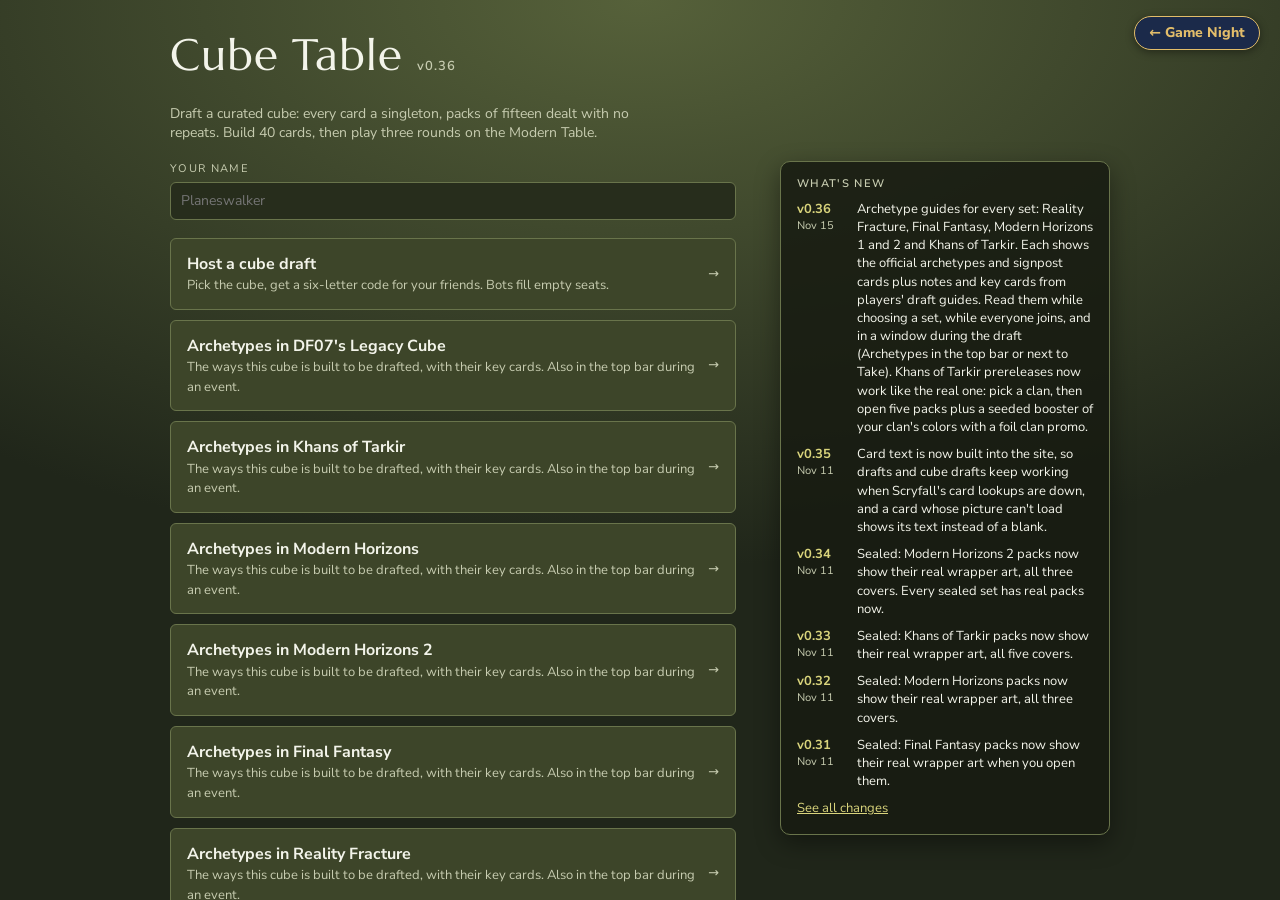
==== commit 3b0d9fce: "Draft v0.36: archetype guides for every set, Khans clan-seeded prerelease kits Set guides (draft/gui" ====
--- a/cube/index.html
+++ b/cube/index.html
@@ -285,6 +285,16 @@
 .dialog .cap{font-size:11px;letter-spacing:.12em;text-transform:uppercase;color:var(--dim);font-weight:800}
 .res{display:grid;grid-template-columns:1fr 1fr;gap:8px}.res button{padding:10px}.res .wide{grid-column:1/-1}
 .drow{display:flex;gap:8px;justify-content:flex-end;flex-wrap:wrap}
+/* v0.36: clan choice and the clan's seeded booster */
+.clans{margin-top:16px;display:flex;flex-direction:column;gap:10px}
+.clrow{display:grid;grid-template-columns:repeat(auto-fill,minmax(150px,1fr));gap:10px}
+.clan{display:flex;flex-direction:column;align-items:flex-start;gap:4px;padding:10px 12px;text-align:left;border-radius:8px;background:var(--chip);border:1px solid var(--line)}
+.clan b{font-size:15px;color:var(--ink)}.clan .cm{font-size:12px;color:var(--dim)}.clan .cw{font-size:12px;color:var(--brass);min-height:1.2em}
+.clan.on{border-color:var(--brass);box-shadow:0 0 0 1px var(--brass) inset;background:var(--chip2)}
+.pk.seed{background:linear-gradient(160deg,var(--sa) 0 33%,var(--sb) 33% 66%,var(--sc) 66%);}
+.pk.seed::before,.pk.seed::after{background:repeating-linear-gradient(90deg,#d9c58f 0 4px,#9c8452 4px 8px)}
+.pk.seed .gpips{position:absolute;top:16px;left:0;right:0;justify-content:center}
+.pk.seed .pt{bottom:12px;background:#000a;padding:4px 2px;font-size:9px}.pk.seed .pt b{display:block;font-size:12px;letter-spacing:.08em}
 /* cube archetype guide (v0.28) */
 #guide{position:fixed;inset:0;z-index:75;background:#000a;display:grid;place-items:center;padding:16px}
 .gpanel{width:min(1180px,100%);height:min(100%,900px);display:flex;flex-direction:column;background:var(--felt);border:1px solid var(--brass);border-radius:12px;box-shadow:0 20px 50px #000b;overflow:hidden}
@@ -301,7 +311,15 @@
 .gpips{display:flex;gap:3px;flex:none}
 .gany{font-size:11px;letter-spacing:.08em;text-transform:uppercase;color:var(--dim);white-space:nowrap}
 .gkeys{display:flex;flex-wrap:wrap;gap:5px;margin-top:auto}
-.gk{font-size:12px;padding:3px 8px;border-radius:999px;background:var(--well);border:1px solid var(--line);color:var(--ink);cursor:default}
+.gk{font-size:12px;padding:3px 8px;border-radius:4px;background:var(--well);border:1px solid var(--line);color:var(--ink);cursor:default}
+.gk.sp{border-color:var(--brass);color:var(--ink);background:var(--deep)}
+.gk.inpk{border-color:var(--go);box-shadow:0 0 0 1px var(--go) inset}.gk i{font-style:normal;font-size:10px;letter-spacing:.06em;text-transform:uppercase;color:var(--go)}
+.gl{font-size:10px;letter-spacing:.09em;text-transform:uppercase;color:var(--dim);align-self:center;margin-right:2px}
+.gfoot{display:flex;flex-direction:column;gap:6px;margin-top:auto}.gfoot .gkeys{margin-top:0}
+.garch .gp{font-size:12.5px;opacity:1;color:var(--dim);border-left:2px solid var(--line);padding-left:8px}.garch .gp .gl{margin-right:4px}
+.grank{font-size:11px;color:var(--brass);letter-spacing:.04em;margin-top:-4px}
+.gabout{margin:0 0 14px;max-width:110ch;font-size:13.5px;line-height:1.55;color:var(--ink)}
+.gsrc{margin:16px 0 0}.gsrc a{color:var(--brass)}
 .gk:hover{border-color:var(--brass)}
 .gk.mine{border-color:var(--good);color:var(--good)}
 .lguide{margin-top:18px;display:flex;flex-direction:column;gap:10px}.lguide .bar{flex-wrap:wrap;gap:10px}.lguide .gfilt{margin-left:auto}.lguide .gnote{margin:0}
@@ -345,9 +363,10 @@
 "use strict";
 /* GoatCounter event (anonymous count, see the head). Waits up to 20 s for count.js; never throws; once=key counts a thing only once per browser tab. */
 function gcEvent(path, title, once){ try{ if(once){ const k='mt_gc_'+once; if(sessionStorage.getItem(k)) return; sessionStorage.setItem(k,'1'); } }catch(e){} let n=0; const go=()=>{ try{ const g=window.goatcounter; if(g && g.count) g.count({path, title:title||path, event:true}); else if(++n<40) setTimeout(go, 500); }catch(e){} }; go(); }
-const VERSION = 'v0.35';
+const VERSION = 'v0.36';
 /* What's new on the front page (v0.19, like the Modern Table's NEWS): newest first, written for players. Add a line with every version bump. */
 const DNEWS = [
+  ['v0.36','Nov 15',"Archetype guides for every set: Reality Fracture, Final Fantasy, Modern Horizons 1 and 2 and Khans of Tarkir. Each shows the official archetypes and signpost cards plus notes and key cards from players' draft guides. Read them while choosing a set, while everyone joins, and in a window during the draft (Archetypes in the top bar or next to Take). Khans of Tarkir prereleases now work like the real one: pick a clan, then open five packs plus a seeded booster of your clan's colors with a foil clan promo."],
   ['v0.35','Nov 11',"Card text is now built into the site, so drafts and cube drafts keep working when Scryfall's card lookups are down, and a card whose picture can't load shows its text instead of a blank."],
   ['v0.34','Nov 11',"Sealed: Modern Horizons 2 packs now show their real wrapper art, all three covers. Every sealed set has real packs now."],
   ['v0.33','Nov 11',"Sealed: Khans of Tarkir packs now show their real wrapper art, all five covers."],
@@ -388,10 +407,15 @@
 const PREFIX = 'draft-table-v1-';
 const BACK_IMG = 'https://backs.scryfall.io/large/0/a/0aeebaf5-8c7d-4636-9e82-8c27447861f7.jpg';   // the card back the Modern Table uses
 const KIT_PACKS = 6;                // a prerelease kit: six Play Boosters and one foil promo
-const PRE_SETS = ['fra'];           // v0.28: sets whose prerelease kit we know (Reality Fracture: six Play Boosters and a foil promo from the rare slot). Other sets' sealed events open six packs, no promo.
+const PRE_SETS = ['fra','ktk'];     // v0.28: sets whose prerelease kit we know (Reality Fracture: six Play Boosters and a foil promo from the rare slot; v0.36 Khans of Tarkir: see SEEDED). Other sets' sealed events open six packs, no promo.
+/* v0.36: kits with a clan-seeded booster (Khans of Tarkir, 2014): each player picks a clan in the lobby (s.clan, message 'clan'); the kit is SEEDED[set] regular
+   boosters plus one seeded booster of that clan (draft/sets/<set>-seeded.json, tools/make_seeded.py) with the foil promo from its promo sheet. */
+const SEEDED = {ktk:5};
+const CLANS = {ktk:[{k:'abzan', n:'Abzan', c:'WBG', m:'Outlast'}, {k:'jeskai', n:'Jeskai', c:'WUR', m:'Prowess'}, {k:'sultai', n:'Sultai', c:'UBG', m:'Delve'}, {k:'mardu', n:'Mardu', c:'WBR', m:'Raid'}, {k:'temur', n:'Temur', c:'URG', m:'Ferocious'}]};
+const clanOf = (set, k) => (CLANS[set]||[]).find(c=>c.k===k) || null;
 const isPre = code => PRE_SETS.includes(code);
 const CUBE_BY = {df07:'DackFayden07'};   // who made each cube (list and guide): credited on the Cube Table's front page, at setup and in the guide
-const GUIDES = ["df07"];    // v0.28: cubes with an archetype guide in draft/cubes/<code>-archetypes.json (build.py lists them)
+const GUIDES = ["fra", "fin", "mh2", "mh1", "ktk", "df07"];    // v0.28: cubes with an archetype guide in draft/cubes/<code>-archetypes.json; v0.36 sets too, in draft/guides/<code>-archetypes.json (build.py lists them)
 const $ = (s, el=document) => el.querySelector(s), $$ = (s, el=document) => [...el.querySelectorAll(s)];
 const esc = s => String(s ?? '').replace(/[&<>"']/g, c => ({'&':'&amp;','<':'&lt;','>':'&gt;','"':'&quot;',"'":'&#39;'}[c]));
 const sleep = ms => new Promise(r => setTimeout(r, ms));
@@ -550,7 +574,7 @@
 /* The prerelease promo: one traditional foil card from the booster's rare slot (its "rare…" sheet, at that sheet's odds),
    counting each card once at its lowest collector number so the promo is the plain printing. Only for PRE_SETS (v0.28); none for cubes. */
 function promoFor(set, nextUid){
-  if(set.cube || !isPre(set.code)) return null;
+  if(set.cube || !isPre(set.code) || SEEDED[set.code]) return null;
   const name=Object.keys(set.sheets).find(k=>/^rare/.test(k)); if(!name) return null;
   const sh=set.sheets[name], best=new Map(), num=id=>parseInt(id.split(':')[1],10)||9999;
   for(let i=0;i<sh.c.length;i+=2){ const id=baseId(set.ids[sh.c[i]]), d=CARDS[id], key=d ? d.n : id, w=sh.c[i+1], b=best.get(key);
@@ -560,13 +584,21 @@
 }
 function cubeDealer(set){ let pile=[]; return n=>{ const out=[]; while(out.length<n){ if(!pile.length) pile=shuffle(set.ids.filter(id=>CARDS[id])); if(!pile.length) break; out.push({u:++H.uid, id:pile.pop(), f:0}); } return out; }; }
 /* Sealed: no bots and no passing. Each player gets a kit; the cards are their pool from the start, opening the packs happens on their own screen. */
-function startSealed(set){
+function startSealed(set, seed){
   H.seats=H.seats.filter(s=>!s.bot);
   H.uid=0; H.size=set.size; H.gen=(H.gen||0)+1;
   const deal = set.cube ? cubeDealer(set) : null;
   for(const s of H.seats){
-    const packs=Array.from({length:KIT_PACKS}, ()=>deal ? deal(set.size) : genPack(set, ()=>++H.uid)), promo=promoFor(set, ()=>++H.uid);
-    s.kit={packs:packs.map(p=>p.map(c=>c.u)), promo:promo?promo.u:0};
+    let packs, promo, clan='';
+    if(seed){   // v0.36: five regular boosters, then the clan's seeded booster; its promo is the kit's promo
+      const cl=seed.clans.find(c=>c.k===s.clan) || seed.clans[Math.floor(Math.random()*seed.clans.length)];
+      if(cl.k!==s.clan) sysMsg(`${s.name} didn't choose a clan and gets ${cl.n}.`);
+      clan=s.clan=cl.k;
+      packs=Array.from({length:seed.packs}, ()=>genPack(set, ()=>++H.uid)); packs.push(genPack(cl, ()=>++H.uid));
+      const ix=weighted(cl.sheets[cl.promo].c, ()=>false), id=ix<0 ? '' : cl.ids[ix];
+      promo = id ? {u:++H.uid, id:baseId(id), f:1, promo:1} : null;
+    } else { packs=Array.from({length:KIT_PACKS}, ()=>deal ? deal(set.size) : genPack(set, ()=>++H.uid)); promo=promoFor(set, ()=>++H.uid); }
+    s.kit={packs:packs.map(p=>p.map(c=>c.u)), promo:promo?promo.u:0, clan};
     s.pool=[...packs.flat(), ...(promo?[promo]:[])]; s.queue=[]; s.ready=false; s.due=0;
   }
   H.phase='build'; H.round=0; H.busy=''; H.tour=null; H.packs=null;
@@ -606,7 +638,7 @@
   const s=H.seats[i], p=s.queue[0]||null;
   const fin = !!(H.tour && H.tour.done);
   return { t:'v', mode:H.mode||'draft', kit:s.kit||null, code:H.code, gen:H.gen||0, set:H.set, pod:H.pod, timer:H.timer, phase:H.phase, round:H.round, me:i, size:H.size||0, busy:H.busy||'',
-    seats:H.seats.map((x,j)=>({name:x.name, bot:x.bot?1:0, on:isOn(x)?1:0, q:x.queue.length, n:x.pool.length, ready:x.ready?1:0, host:x.pid===PID?1:0, deck: fin || j===i ? (x.deck||'') : ''})),
+    seats:H.seats.map((x,j)=>({name:x.name, bot:x.bot?1:0, on:isOn(x)?1:0, q:x.queue.length, n:x.pool.length, ready:x.ready?1:0, host:x.pid===PID?1:0, clan:x.clan||'', deck: fin || j===i ? (x.deck||'') : ''})),
     pack:p, pool:s.pool, left:s.due ? Math.max(0, s.due-Date.now()) : 0, tour:H.tour||null, chat:(H.chat||[]).slice(-120), now:Date.now() };
 }
 function sync(){
@@ -646,7 +678,9 @@
   await ensure(allIds(set), (a,t)=>{ H.busy=`Loading cards ${a}/${t}…`; sync(); });
   if(set.cube){ const miss=set.ids.filter(i=>!CARDS[i]); if(miss.length){ const nm=miss.map(x=>x.slice(2)); console.warn('Cube cards not found on Scryfall:', nm); setTimeout(()=>toast(`${nm.length} cube card${nm.length>1?'s were':' was'} not found on Scryfall and left out: ${nm.slice(0,8).join(', ')}${nm.length>8?'…':''}`, 12000), 400); } if(set.ids.length-miss.length < set.size*3){ H.busy=''; sync(); toast('Could not load the cube cards. Check your connection and try again.'); return; } }
   { const hum=H.seats.filter(s=>!s.bot).length; gcEvent(H.mode==='sealed' ? 'sealed-started' : 'draft-started', `${H.mode==='sealed'?'Sealed':'Draft'} started: ${String(H.set).toUpperCase()}, ${hum} player${hum===1?'':'s'}`); }
-  if(H.mode==='sealed'){ startSealed(set); return; }
+  if(H.mode==='sealed'){ let seed=null;
+    if(SEEDED[H.set]){ try{ const r=await fetch(DBASE+'sets/'+H.set+'-seeded.json'); if(!r.ok) throw new Error(r.status); seed=await r.json(); }catch(e){ H.busy=''; sync(); toast('Could not load the clan boosters. Check your connection and try again.'); return; } }
+    startSealed(set, seed); return; }
   while(H.seats.length<H.pod) H.seats.push({pid:'bot'+H.seats.length, name:BOTS[H.seats.length%BOTS.length], bot:1, pool:[], queue:[]});
   shuffle(H.seats);
   H.uid=0; H.size=set.size; H.gen=(H.gen||0)+1;
@@ -716,6 +750,7 @@
   if(!m || typeof m!=='object' || i<0) return;
   if(m.t==='pick'){ if(doPick(i, m.u)){ pump(); sync(); } }
   else if(m.t==='ready'){ if(H.tour) return; H.seats[i].ready=!!m.v; if(typeof m.deck==='string') H.seats[i].deck=m.deck.slice(0,60); sync(); }
+  else if(m.t==='clan'){ if(H.phase!=='lobby') return; const k=String(m.k||''); H.seats[i].clan = clanOf(H.set, k) ? k : ''; sync(); }
   else if(m.t==='chat'){ const tx=String(m.text||'').replace(/\s+/g,' ').trim().slice(0,300); if(!tx) return; (H.chat||(H.chat=[])).push({n:H.seats[i].name, t:tx, at:Date.now()}); if(H.chat.length>300) H.chat.splice(0, H.chat.length-300); sync(); }
   else if(m.t==='lock'){ const s=H.seats[i]; if(H.mode!=='modern' || H.tour || s.ready) return; const nm=String(m.name||'').trim().slice(0,60); if(!nm) return; s.deck=nm; s.ready=true; sysMsg(`${s.name} locked in a deck.`); sync(); }
   else if((m.t==='confirm' || m.t==='settle') && H.tour && !H.tour.done){ const R=H.tour.rounds.length-1, r=H.tour.rounds[R], t=r && r.tables[m.k], res=goodRes(m.res);
@@ -850,7 +885,7 @@
     const note = V.phase==='draft' ? `${s.n} picked${s.q>1?` · ${s.q} packs waiting`:''}`
       : V.tour && V.tour.total ? (st.stage==='final' ? (s.deck||'finished') : st.rd && st.rd.bye===i ? 'bye this round' : !tb ? '' : tb.res ? 'in the room' : st.stage==='break' ? `Table ${at+1} next` : tb.disp ? `Table ${at+1}: host to report` : `playing at Table ${at+1}`)
       : V.mode==='modern' ? (s.ready ? (i===V.me && s.deck ? s.deck : 'deck locked in') : 'choosing a deck')
-      : V.phase==='build' ? (s.bot?'bot':s.ready?'deck ready':V.mode==='sealed'?'opening and building':'building') : s.bot?'bot':s.host?'host':'';
+      : V.phase==='build' ? (s.bot?'bot':s.ready?'deck ready':V.mode==='sealed'?'opening and building':'building') : V.mode==='sealed' && SEEDED[V.set] ? ((clanOf(V.set, s.clan)||{}).n || 'no clan yet') : s.bot?'bot':s.host?'host':'';
     const rec = V.tour && V.tour.total && !s.bot ? (()=>{ const x=standings(V.tour, V.seats).find(y=>y.p===i); return x ? recOf(x) : ''; })() : '';
     const busy2 = busy || (tb && !tb.res && st.stage==='play') || (V.mode==='modern' && !V.tour && !s.ready);
     r+=`<div class="seat ${i===V.me?'me ':''}${!s.on?'off':busy2?'busy':'on'}"><span class="dot"></span><span class="nm">${esc(s.name)}${i===V.me?' (you)':''}${s.host?' · host':''}<small>${esc(note)}${!s.on?' · disconnected':''}</small></span><span>${host && !s.bot && i!==V.me && V.phase==='draft' ? `<button class="sm" data-force="${i}" title="Pick for this player now"${busy?'':' disabled'}>Pick</button>` : rec ? `<span class="rec">${rec}</span>` : ''}</span></div>`;
@@ -866,20 +901,21 @@
     const groups=[...new Set(SETS.map(s=>s.group))];
     const sealed=V.mode==='sealed';
     h+=`<div class="bar"><h3>${host ? (sealed ? 'Set up the sealed event' : isCubeSet(V.set) ? 'Set up the cube draft' : 'Set up the draft') : 'Waiting for the host to start'}</h3></div>
-      <p class="hint" style="max-width:62ch;margin:0">Send your friends the code <b style="color:var(--ink);letter-spacing:.15em">${esc(CODE)}</b>. They open this page and choose Join with a code. ${sealed ? (isPre(V.set) ? `Each player opens a prerelease kit: six packs of ${esc(setName(V.set))} and a foil promo, then builds a 40-card deck from them.` : `Each player opens six packs of ${esc(setName(V.set))}, then builds a 40-card deck from them.`) : `Each player gets three packs of ${esc(setName(V.set))}; you pick one card and pass the rest.${CUBE_BY[V.set] ? ` Cube list by ${esc(CUBE_BY[V.set])}.` : ''}`}</p>`;
+      <p class="hint" style="max-width:62ch;margin:0">Send your friends the code <b style="color:var(--ink);letter-spacing:.15em">${esc(CODE)}</b>. They open this page and choose Join with a code. ${sealed ? (SEEDED[V.set] ? `Each player chooses a clan, then opens a prerelease kit: ${['','one','two','three','four','five','six'][SEEDED[V.set]]||SEEDED[V.set]} packs of ${esc(setName(V.set))} and a seeded booster of the clan's colors with a foil promo of the clan, and builds a 40-card deck from them.` : isPre(V.set) ? `Each player opens a prerelease kit: six packs of ${esc(setName(V.set))} and a foil promo, then builds a 40-card deck from them.` : `Each player opens six packs of ${esc(setName(V.set))}, then builds a 40-card deck from them.`) : `Each player gets three packs of ${esc(setName(V.set))}; you pick one card and pass the rest.${CUBE_BY[V.set] ? ` Cube list by ${esc(CUBE_BY[V.set])}.` : ''}`}</p>`;
     if(host) h+=`<div class="setrow">
         <div class="field"><label for="setSel">Set</label><select id="setSel">${groups.map(g=>`<optgroup label="${esc(g)}">${SETS.filter(s=>s.group===g).map(s=>`<option value="${s.code}"${s.code===V.set?' selected':''}>${esc(s.name)}</option>`).join('')}</optgroup>`).join('')}</select></div>
         ${sealed ? '' : `<div class="field"><label for="podSel">Seats</label><select id="podSel">${[2,3,4,5,6,7,8].map(n=>`<option${n===V.pod?' selected':''}>${n}</option>`).join('')}</select></div>
         <div class="field"><label for="timeSel">Pick timer</label><select id="timeSel">${[[0,'Off'],[45,'45 seconds'],[75,'75 seconds'],[120,'2 minutes']].map(([n,l])=>`<option value="${n}"${n===V.timer?' selected':''}>${l}</option>`).join('')}</select></div>`}
         <button class="go" id="startBtn"${V.busy?' disabled':''}>${sealed ? (isPre(V.set) ? 'Start the prerelease' : 'Start the event') : 'Start the draft'}</button></div><p class="hint" id="busyMsg" style="margin:0">${esc(V.busy)}</p>`;
     else h+=`<p class="hint" style="margin:0">${esc(V.busy || (sealed ? `${isPre(V.set) ? 'Prerelease' : 'Sealed'} · ${setName(V.set)} · up to ${V.pod} players` : `${setName(V.set)} · ${V.pod} seats · ${V.timer ? V.timer+' second pick timer' : 'no pick timer'}`))}</p>`;
+    h+=clanPickHTML();
     h+=lobbyGuideHTML();
   }
   else if(V.phase==='draft'){
     const n=V.seats.length, from=V.seats[(V.me-dirOf(V.round)+n)%n];
     if(V.pack){
       const pk=V.pack.slice().sort(byRarity), s=V.pack.find(c=>c.u===sel), sd=s && CARDS[s.id];
-      h+=`<div class="bar"><h3>Pack ${V.round}, pick ${V.size-V.pack.length+1}</h3><span class="clock" id="clock"></span><span style="margin-left:auto"></span><button class="go" id="takeBtn"${s?'':' disabled'}>${s ? 'Take '+esc(sd?sd.n:'this card') : 'Choose a card'}</button></div>
+      h+=`<div class="bar"><h3>Pack ${V.round}, pick ${V.size-V.pack.length+1}</h3><span class="clock" id="clock"></span><span style="margin-left:auto"></span>${GUIDES.includes(V.set) ? `<button class="ghost" data-guide="${esc(V.set)}">Archetypes</button>` : ''}<button class="go" id="takeBtn"${s?'':' disabled'}>${s ? 'Take '+esc(sd?sd.n:'this card') : 'Choose a card'}</button></div>
         <div class="grid" id="pack">${pk.map(c=>cardHTML(c, c.u===sel?'sel':'')).join('')}</div><p class="hint" style="margin:0">Click a card, then Take. Double-click takes it straight away.</p>`;
     } else h+=`<div class="bar"><h3>Pack ${V.round}</h3></div><p class="hint" style="margin:0">Waiting for ${esc(from.name)} to pass you a pack.</p>`;
     loadBuild(); const deck=V.pool.filter(inMain), side=V.pool.filter(c=>!inMain(c));
@@ -894,6 +930,14 @@
   $('#chatCol').hidden=!chatOn; $('#roomBody').classList.toggle('chatty', chatOn); if(chatOn) paintChat();
   if(V.tour){ pushSeat(); roomPrompts(host); }
   tickClock();
+}
+/* v0.36: clan choice before a seeded prerelease (Khans of Tarkir). Everyone sees who chose what; a player with no choice gets a random clan at the start. */
+function clanPickHTML(){
+  if(!V || V.mode!=='sealed' || !SEEDED[V.set]) return '';
+  const mine=(V.seats[V.me]||{}).clan||'';
+  return `<section class="clans"><div class="bar"><h3>Choose your clan</h3><span class="hint">${mine ? 'you can change it until the host starts' : 'your seeded booster and promo come from this clan'}</span></div>
+    <div class="clrow">${CLANS[V.set].map(c=>{ const who=V.seats.filter(x=>x.clan===c.k).map(x=>x.name);
+      return `<button class="clan${mine===c.k?' on':''}" data-clan="${c.k}" aria-pressed="${mine===c.k}"><span class="gpips">${[...c.c].map(manaSym).join('')}</span><b>${esc(c.n)}</b><span class="cm">${esc(c.m)}</span><span class="cw">${who.length ? esc(who.join(', ')) : '&nbsp;'}</span></button>`; }).join('')}</div></section>`;
 }
 /* ---------- after the draft: deck building and the tournament ---------- */
 function loadBuild(){ const key=V.code+':'+V.gen; if(B && B.code===key) return; B=store.get('dt_build', null);
@@ -1000,6 +1044,8 @@
 /* v0.24: a kit's wrappers are dealt evenly (six packs, three covers: two of each), in an order shuffled by the kit's first card, so every seat sees every cover and a reload keeps the same order */
 const kitCovers = (K, n) => { const k=K.packs.length, out=[]; for(let i=0;i<k;i++) out.push(i%n); let seed=K.packs[0][0]||1; for(let i=k-1;i>0;i--){ seed++; const j=coverOf(seed*7919, i+1); [out[i], out[j]]=[out[j], out[i]]; } return out; };
 const byU = () => new Map((V.pool||[]).map(c=>[c.u, c]));
+const seedIx = K => K && K.clan ? K.packs.length-1 : -1;   // v0.36: the seeded booster is the kit's last pack
+const clanHue = (c, i) => ({W:'#e9e1c4', U:'#2f6fb0', B:'#2a2530', R:'#b8402c', G:'#2f7a45'})[c[i]||c[0]];
 const opAll = () => B.op.opened.every(Boolean) && (B.op.promo || !V.kit.promo);
 function opSortIn(){ if(B.op.showing>=0) B.op.showing=-1; }
 function opOpen(i){ if(B.op.opened[i]) return; opSortIn(); B.op.opened[i]=1; B.op.showing=i; saveBuild(); render(); }
@@ -1071,13 +1117,14 @@
   const n=op.opened.filter(Boolean).length, covers=img && img.boosters.length ? img.boosters : null;
   const promo=K.promo ? U.get(K.promo) : null, all=opAll();
   let h=`<div class="kit">${img && img.kit && isPre(V.set) ? `<img class="kitbox" src="${DBASE}packs/${esc(V.set)}/${esc(img.kit)}" alt="${esc(setName(V.set))} Prerelease Pack">` : ''}
-    <div class="packs">${(kc=>K.packs.map((p,i)=>{ const cv=covers ? covers[kc[i]] : '';
-      return `<button class="pk${cv?'':' drawn'}" data-pack="${i}"${op.opened[i]?' disabled':''} aria-label="Pack ${i+1}${op.opened[i]?', opened':''}">${cv ? `<img src="${DBASE}packs/${esc(V.set)}/${esc(cv)}" alt="">` : `<span class="pt">${esc(setName(V.set))}</span>`}<span class="pn">${i+1}</span></button>`; }).join(''))(covers ? kitCovers(K, covers.length) : [])}</div>
-    ${K.promo ? `<div class="promo">${op.promo && promo ? cardHTML(promo) : `<button class="cardback${op.opened.every(Boolean)?' ready':''}" id="promoBtn" aria-label="Turn over the promo card"><img src="${BACK_IMG}" alt=""></button>`}<span class="sec" style="margin:0">Foil promo</span></div>` : ''}
+    <div class="packs">${(kc=>K.packs.map((p,i)=>{ const sd=seedIx(K)===i, cv=covers && !sd ? covers[kc[i]] : '', cl=sd ? clanOf(V.set, K.clan) : null;
+      if(sd) return `<button class="pk drawn seed" data-pack="${i}"${op.opened[i]?' disabled':''} style="--sa:${clanHue(cl.c,0)};--sb:${clanHue(cl.c,1)};--sc:${clanHue(cl.c,2)}" aria-label="${esc(cl.n)} seeded booster${op.opened[i]?', opened':''}"><span class="gpips">${[...cl.c].map(manaSym).join('')}</span><span class="pt"><b>${esc(cl.n)}</b>seeded booster</span><span class="pn">${i+1}</span></button>`;
+      return `<button class="pk${cv?'':' drawn'}" data-pack="${i}"${op.opened[i]?' disabled':''} aria-label="Pack ${i+1}${op.opened[i]?', opened':''}">${cv ? `<img src="${DBASE}packs/${esc(V.set)}/${esc(cv)}" alt="">` : `<span class="pt">${esc(setName(V.set))}</span>`}<span class="pn">${i+1}</span></button>`; }).join(''))(covers ? kitCovers(seedIx(K)>=0 ? {packs:K.packs.slice(0, seedIx(K))} : K, covers.length) : [])}</div>
+    ${K.promo ? `<div class="promo">${op.promo && promo ? cardHTML(promo) : `<button class="cardback${op.opened.every(Boolean)?' ready':''}" id="promoBtn" aria-label="Turn over the promo card"><img src="${BACK_IMG}" alt=""></button>`}<span class="sec" style="margin:0">${K.clan ? `${esc((clanOf(V.set, K.clan)||{}).n||'')} promo` : 'Foil promo'}</span></div>` : ''}
     <div class="kitside"><div class="row"><button class="go" id="openNext"${n===KIT_PACKS?' disabled':''}>Open next pack</button><button id="openAll"${all?' disabled':''}>Open everything</button></div>
       <span class="hint">${n} of ${KIT_PACKS} packs opened${K.promo ? (op.promo ? ' · promo revealed' : ' · promo face down') : ''}</span></div></div>`;
   if(op.showing>=0){ const cards=K.packs[op.showing].map(u=>U.get(u)).filter(Boolean);
-    h+=`<div class="reveal"><div class="bar"><h3>Pack ${op.showing+1} of ${KIT_PACKS}</h3><span style="margin-left:auto"></span><button class="go" id="sortIn">Sort into my pool</button></div>
+    h+=`<div class="reveal"><div class="bar"><h3>${seedIx(K)===op.showing ? `${esc((clanOf(V.set, K.clan)||{}).n||'')} seeded booster` : `Pack ${op.showing+1} of ${KIT_PACKS}`}</h3><span style="margin-left:auto"></span><button class="go" id="sortIn">Sort into my pool</button></div>
       <div class="fan">${cards.map((c,j)=>{ const d=CARDS[c.id], hit=d && ['rare','mythic','special'].includes(d.r); return cardHTML(c, hit?'hit':'').replace('class="c ', `style="animation-delay:${j*70}ms" class="c `); }).join('')}</div></div>`; }
   const pool=[]; K.packs.forEach((p,i)=>{ if(op.opened[i] && i!==op.showing) for(const u of p){ const c=U.get(u); if(c) pool.push(c); } });
   if(promo && op.promo) pool.push(promo);
@@ -1092,6 +1139,7 @@
 $('#main').addEventListener('click', e=>{
   if(!V) return;
   const t=e.target, card=t.closest('.c'), id=t.closest('button') && t.closest('button').id;
+  { const cb=t.closest('[data-clan]'); if(cb && V.phase==='lobby'){ act({t:'clan', k:cb.dataset.clan}); return; } }
   if(V.phase==='draft'){
     if(card && card.closest('#pack')){ const u=+card.dataset.u; if(sel===u && e.detail>1){ act({t:'pick', u}); sel=null; } else { sel=u; render(); } return; }
     if(id==='takeBtn' && sel!=null){ act({t:'pick', u:sel}); sel=null; return; }
@@ -1183,32 +1231,61 @@
 let GUIDE = null;   // {code, sel: colors chosen in the filter}
 let LSEL = '';      // v0.29: the color filter of the guide shown in the lobby while players wait
 const GLOAD = {};
-/* loads a cube's guide once (shared by the window and the lobby), then looks up its key cards so the hover enlargement works */
+/* v0.36: set guides too (draft/guides/<code>-archetypes.json, same format plus about (format notes), s (signpost cards), p (players' note),
+   r (players' ranking) and src [{t, u}] (sources, listed at the bottom)). A set's key cards point at that set's own printing (lowest collector
+   number, from the built-in card file, GKID) so the hover enlargement shows it; a cube's are looked up by name (n|Name) as before. */
+const GKID = {};
+const gdir = code => isCubeSet(code) ? 'cubes/' : 'guides/';
+const gNames = a => [...(a.s||[]), ...a.k];
+const gkId = (code, n) => (GKID[code] && GKID[code][nameKey(n)]) || 'n|'+n;
+async function guideIds(code){ if(GKID[code] || isCubeSet(code)) return;
+  const B=await loadBaked(code), m={}, num=id=>parseInt(id.split(':')[1],10)||99999;
+  if(B && B.ids) for(const [id, n] of Object.entries(B.ids)){ if(!/^[^:]+:\d+a?$/.test(id)) continue; for(const k of new Set([nameKey(n), nameKey(n.split(' // ')[0])])) if(!m[k] || num(id)<num(m[k])) m[k]=id; }
+  GKID[code]=m; }
+/* loads a guide once (shared by the window and the lobby), then looks up its key cards so the hover enlargement works */
 function loadGuide(code){
   if(GUIDE_DATA[code]) return Promise.resolve(GUIDE_DATA[code]);
-  return GLOAD[code] || (GLOAD[code] = fetch(DBASE+'cubes/'+code+'-archetypes.json').then(r=>{ if(!r.ok) throw new Error(r.status); return r.json(); })
-    .then(d=>{ GUIDE_DATA[code]=d; if(!V || V.set===code){ useCache(code); ensure(d.list.flatMap(a=>a.k).map(n=>'n|'+n)).then(()=>{ if(GUIDE) paintGuide(); if(V && V.phase==='lobby') render(); }); } return d; })
+  return GLOAD[code] || (GLOAD[code] = fetch(DBASE+gdir(code)+code+'-archetypes.json').then(r=>{ if(!r.ok) throw new Error(r.status); return r.json(); })
+    .then(async d=>{ await guideIds(code).catch(()=>{}); GUIDE_DATA[code]=d; if(!V || V.set===code){ useCache(code); ensure(d.list.flatMap(a=>gNames(a).map(n=>gkId(code, n)))).then(()=>{ if(GUIDE) paintGuide(); if(V && V.phase==='lobby') render(); }); } return d; })
     .catch(e=>{ delete GLOAD[code]; throw e; }));
 }
+/* key cards of the guide for the event's set that aren't in CARDS yet (the host may have looked at other sets in between); asked at most every 20 s */
+const GASK = {};
+function guideEnsure(code){ const G=GUIDE_DATA[code]; if(!G || !V || V.set!==code) return; useCache(code);
+  const want=G.list.flatMap(a=>gNames(a).map(n=>gkId(code, n))).filter(i=>!CARDS[i]); const k=code+'|'+cardSet;
+  if(!want.length || Date.now()-(GASK[k]||0)<20000) return; GASK[k]=Date.now();
+  ensure(want).then(()=>{ if(GUIDE) paintGuide(); render(); }); }
+/* the player's cards they have actually seen: in a sealed event still being opened, only the opened packs (and the promo once turned over) */
+function seenPool(){ if(!V || V.mode!=='sealed' || !V.kit) return V ? V.pool : [];
+  loadBuild(); const op=B && B.op; if(!op) return []; if(op.built || opAll()) return V.pool;
+  const U=byU(), out=[]; V.kit.packs.forEach((p,i)=>{ if(op.opened[i]) for(const u of p){ const c=U.get(u); if(c) out.push(c); } });
+  if(op.promo && V.kit.promo && U.get(V.kit.promo)) out.push(U.get(V.kit.promo)); return out; }
+/* names of the cards in a list of cards (full name and front face), to mark key cards already picked or in the pack being looked at */
+function namesIn(cards){ const out=new Set(); for(const c of cards||[]){ const d=CARDS[c.id]; if(!d) continue; out.add(nameKey(d.n)); out.add(nameKey(d.n.split(' // ')[0])); } return out; }
 const gPips = c => c ? `<span class="gpips">${[...c].map(manaSym).join('')}</span>` : '<span class="gany">Any colors</span>';
 function guideFilt(sel, attr){ return `<div class="gfilt"><span class="hint">Show decks with</span>${[...'WUBRG'].map(k=>`<button class="pipbtn${sel.includes(k)?' on':''}" data-${attr}="${k}" aria-pressed="${sel.includes(k)}" title="${{W:'White',U:'Blue',B:'Black',R:'Red',G:'Green'}[k]}">${manaSym(k)}</button>`).join('')}<button class="ghost sm" data-${attr}=""${sel?'':' disabled'}>All</button></div>`; }
 function guideGrid(code, sel){
   const G=GUIDE_DATA[code]; if(!G) return '<p class="hint">Loading the archetypes…</p>';
-  const mine=new Set(V && V.set===code ? (V.pool||[]).map(c=>c.id) : []), shown=G.list.filter(a=>!a.c || [...sel].every(k=>a.c.includes(k)));
-  return `<p class="hint gnote">${esc(G.credit)} Point at a card name to see the card${mine.size ? '; ✓ marks key cards already in your picks' : ''}.</p>
-    <div class="ggrid">${shown.map(a=>`<article class="garch"><div class="gtop"><h3>${esc(a.n)}</h3>${gPips(a.c)}</div><p>${esc(a.d)}</p>${a.k.length ? `<div class="gkeys">${a.k.map(n=>`<span class="gk${mine.has('n|'+n)?' mine':''}" data-zid="${esc('n|'+n)}">${mine.has('n|'+n)?'✓ ':''}${esc(n)}</span>`).join('')}</div>` : ''}</article>`).join('')}</div>
-    ${shown.length ? '' : '<p class="hint">No archetype uses all of those colors.</p>'}`;
+  const here=V && V.set===code, mine=here ? namesIn(seenPool()) : new Set(), pack=here && V.phase==='draft' ? namesIn(V.pack) : new Set();
+  const shown=G.list.filter(a=>!a.c || [...sel].every(k=>a.c.includes(k)));
+  const chip=(n, cls)=>{ const k=nameKey(n), m=mine.has(k), pk=pack.has(k); return `<span class="gk${cls}${m?' mine':''}${pk?' inpk':''}" data-zid="${esc(gkId(code, n))}">${m?'✓ ':''}${esc(n)}${pk?' <i>in this pack</i>':''}</span>`; };
+  const row=(label, list, cls)=>list && list.length ? `<div class="gkeys">${label ? `<span class="gl">${label}</span>` : ''}${list.map(n=>chip(n, cls)).join('')}</div>` : '';
+  return `<p class="hint gnote">${esc(G.credit)} Point at a card name to see the card${mine.size ? '; ✓ marks key cards already in your picks' : ''}${pack.size ? '; cards in the pack in front of you say so' : ''}.</p>
+    ${G.about ? `<p class="gabout">${esc(G.about)}</p>` : ''}
+    <div class="ggrid">${shown.map(a=>`<article class="garch"><div class="gtop"><h3>${esc(a.n)}</h3>${gPips(a.c)}</div>${a.r ? `<span class="grank">${esc(a.r)}</span>` : ''}<p>${esc(a.d)}</p>${a.p ? `<p class="gp"><span class="gl">Players say</span> ${esc(a.p)}</p>` : ''}<div class="gfoot">${row(G.sl||'Signposts', a.s, ' sp')}${row(a.s ? 'Key cards' : '', a.k, '')}</div></article>`).join('')}</div>
+    ${shown.length ? '' : '<p class="hint">No archetype uses all of those colors.</p>'}
+    ${G.src && G.src.length ? `<p class="hint gsrc">Sources: ${G.src.map(x=>`<a href="${esc(x.u)}" target="_blank" rel="noopener">${esc(x.t)}</a>`).join(' · ')}</p>` : ''}`;
 }
 /* v0.29: the guide inline in the lobby (setup or waiting for the host), so players who have joined can read it while they wait */
 function lobbyGuideHTML(){
   if(!V || !GUIDES.includes(V.set)) return '';
-  const G=GUIDE_DATA[V.set]; if(!G) loadGuide(V.set).then(()=>render()).catch(()=>{});
-  return `<section class="lguide"><div class="bar"><h3>Archetypes in this cube${G ? ` <b style="color:var(--brass)">${G.list.length}</b>` : ''}</h3><span class="hint">look them over while everyone joins</span>${guideFilt(LSEL, 'lgc')}<button class="ghost sm" data-guide="${esc(V.set)}">Open larger</button></div>${guideGrid(V.set, LSEL)}</section>`;
+  const G=GUIDE_DATA[V.set]; if(!G) loadGuide(V.set).then(()=>render()).catch(()=>{}); else setTimeout(()=>guideEnsure(V.set), 0);
+  return `<section class="lguide"><div class="bar"><h3>Archetypes in ${isCubeSet(V.set) ? 'this cube' : esc(setName(V.set))}${G ? ` <b style="color:var(--brass)">${G.list.length}</b>` : ''}</h3><span class="hint">look them over while everyone joins</span>${guideFilt(LSEL, 'lgc')}<button class="ghost sm" data-guide="${esc(V.set)}">Open larger</button></div>${guideGrid(V.set, LSEL)}</section>`;
 }
 async function openGuide(code){
   GUIDE={code, sel:(GUIDE && GUIDE.code===code) ? GUIDE.sel : (V && V.phase==='lobby' ? LSEL : '')}; paintGuide();
   try{ await loadGuide(code); }catch(e){ if(GUIDE && GUIDE.code===code){ closeGuide(); toast('Could not load the archetypes. Check your connection and try again.'); } return; }
-  if(GUIDE && GUIDE.code===code) paintGuide();
+  if(GUIDE && GUIDE.code===code){ paintGuide(); guideEnsure(code); }
 }
 function closeGuide(){ GUIDE=null; const g=$('#guide'); g.hidden=true; g.innerHTML=''; hideZoom(); }
 function paintGuide(){
@@ -1217,7 +1294,7 @@
   const scroll=$('.gscroll', g) ? $('.gscroll', g).scrollTop : 0;
   g.innerHTML=`<div class="gpanel" role="dialog" aria-label="Archetypes">
     <div class="ghead"><div style="min-width:0"><h2>Archetypes</h2><p class="hint" style="margin:0">${esc(G ? G.name : setName(GUIDE.code))}${G ? ` · ${G.list.length} archetypes` : ''}</p></div>
-      ${guideFilt(sel, 'gc')}
+      ${guideFilt(sel, 'gc')}${(mc=>mc ? `<button class="ghost sm" data-gc="=${mc}" title="Show the archetypes in the two colors you've picked most">My colors ${mc.split('').map(manaSym).join('')}</button>` : '')(V && V.set===GUIDE.code && seenPool().length>=4 ? (mainColors(seenPool())||[]).join('') : '')}
       <button class="ghost sm" id="guideX" aria-label="Close">✕</button></div>
     <div class="gscroll">${guideGrid(GUIDE.code, sel)}</div></div>`;
   g.hidden=false; const sc=$('.gscroll', g); if(sc) sc.scrollTop=scroll;
@@ -1227,7 +1304,7 @@
   const l=e.target.closest('#main [data-lgc]'); if(l){ const k=l.dataset.lgc; LSEL = !k ? '' : LSEL.includes(k) ? LSEL.replace(k,'') : LSEL+k; render(); return; }
   if(!GUIDE) return;
   if(e.target.id==='guide' || e.target.closest('#guideX')){ closeGuide(); return; }
-  const b=e.target.closest('#guide [data-gc]'); if(b){ const k=b.dataset.gc; GUIDE.sel = !k ? '' : GUIDE.sel.includes(k) ? GUIDE.sel.replace(k,'') : GUIDE.sel+k; paintGuide(); }
+  const b=e.target.closest('#guide [data-gc]'); if(b){ const k=b.dataset.gc; GUIDE.sel = !k ? '' : k[0]==='=' ? k.slice(1) : GUIDE.sel.includes(k) ? GUIDE.sel.replace(k,'') : GUIDE.sel+k; paintGuide(); }
 });
 document.addEventListener('keydown', e=>{ if(e.key==='Escape' && GUIDE){ e.stopImmediatePropagation(); closeGuide(); } }, true);
 $('#guideBtn').onclick=()=>{ if(V && GUIDES.includes(V.set)) openGuide(V.set); };
@@ -1483,7 +1560,7 @@
     host.hidden=true; sealedB.hidden=true;
     host.insertAdjacentHTML('beforebegin', sw('gn', esc(nightTitle()), 'Up to 8 players, three Swiss rounds. Lock in any tournament deck or one of your own; matches are played on the Modern Table.', 'Hosted here', '', 'nightBtn')
       + sw('dt', 'Host a draft', 'Booster draft from real pack odds. Bots fill empty seats.', 'Draft Table: straight to setup', '../draft/?host=1')
-      + sw('st', 'Host a sealed event', 'Six packs each (a prerelease kit for Reality Fracture); build 40 cards, three rounds.', 'Sealed Table: straight to setup', '../sealed/?host=1')
+      + sw('st', 'Host a sealed event', 'Six packs each (prerelease kits for Reality Fracture and Khans of Tarkir); build 40 cards, three rounds.', 'Sealed Table: straight to setup', '../sealed/?host=1')
       + sw('ct', 'Host a cube draft', 'Draft a curated cube of singletons.', 'Cube Table: straight to setup', '../cube/?host=1'));
     $('#nightBtn').onclick=()=>beginHost(null, 'modern');
     $('#codeIn').closest('.choice').querySelector('b').textContent='Join a Game Night';
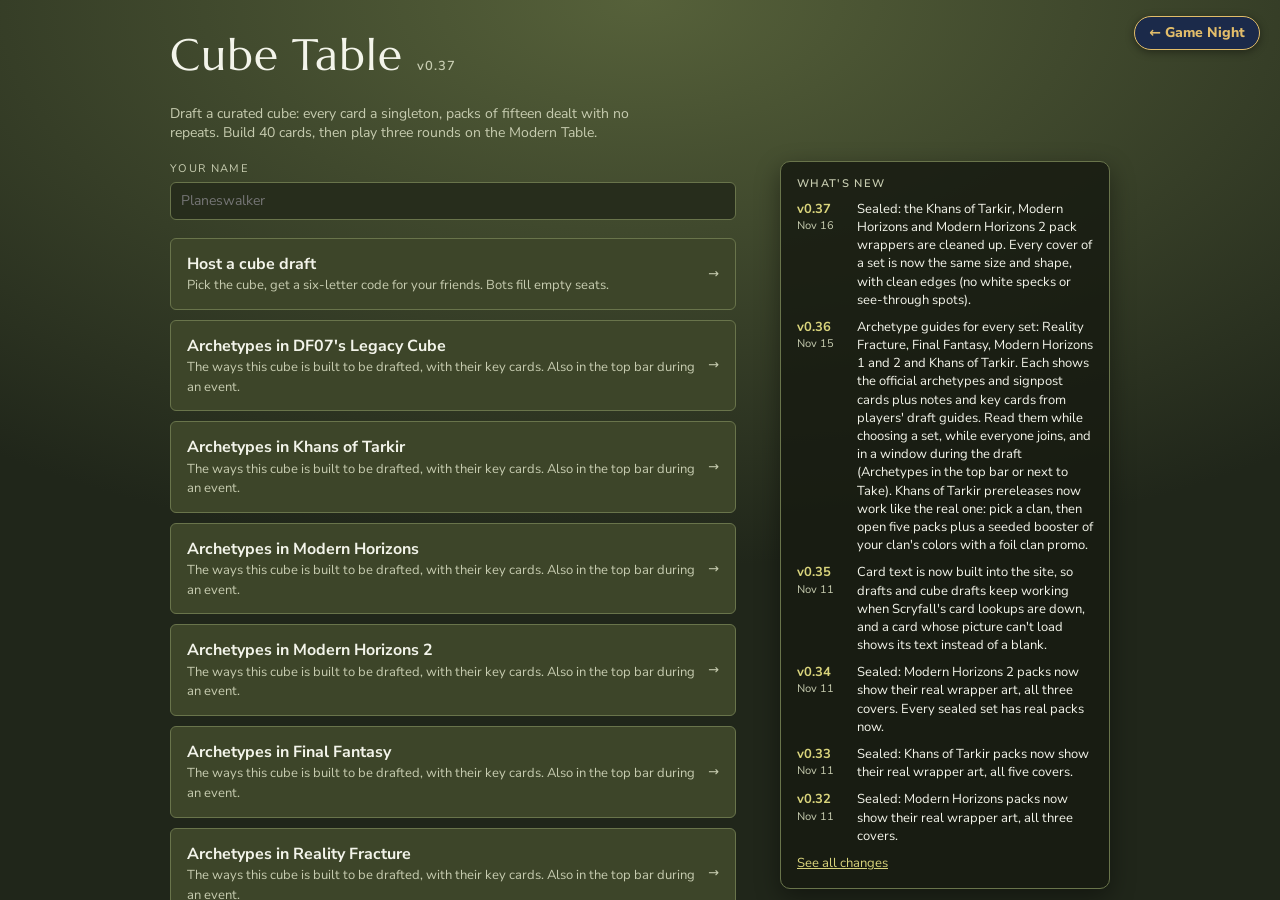
==== commit 37544f8a: "Draft v0.37: standardize the hand-cut pack wrappers (KTK, MH1, MH2) Each set's covers are cropped to" ====
--- a/cube/index.html
+++ b/cube/index.html
@@ -363,9 +363,10 @@
 "use strict";
 /* GoatCounter event (anonymous count, see the head). Waits up to 20 s for count.js; never throws; once=key counts a thing only once per browser tab. */
 function gcEvent(path, title, once){ try{ if(once){ const k='mt_gc_'+once; if(sessionStorage.getItem(k)) return; sessionStorage.setItem(k,'1'); } }catch(e){} let n=0; const go=()=>{ try{ const g=window.goatcounter; if(g && g.count) g.count({path, title:title||path, event:true}); else if(++n<40) setTimeout(go, 500); }catch(e){} }; go(); }
-const VERSION = 'v0.36';
+const VERSION = 'v0.37';
 /* What's new on the front page (v0.19, like the Modern Table's NEWS): newest first, written for players. Add a line with every version bump. */
 const DNEWS = [
+  ['v0.37','Nov 16',"Sealed: the Khans of Tarkir, Modern Horizons and Modern Horizons 2 pack wrappers are cleaned up. Every cover of a set is now the same size and shape, with clean edges (no white specks or see-through spots)."],
   ['v0.36','Nov 15',"Archetype guides for every set: Reality Fracture, Final Fantasy, Modern Horizons 1 and 2 and Khans of Tarkir. Each shows the official archetypes and signpost cards plus notes and key cards from players' draft guides. Read them while choosing a set, while everyone joins, and in a window during the draft (Archetypes in the top bar or next to Take). Khans of Tarkir prereleases now work like the real one: pick a clan, then open five packs plus a seeded booster of your clan's colors with a foil clan promo."],
   ['v0.35','Nov 11',"Card text is now built into the site, so drafts and cube drafts keep working when Scryfall's card lookups are down, and a card whose picture can't load shows its text instead of a blank."],
   ['v0.34','Nov 11',"Sealed: Modern Horizons 2 packs now show their real wrapper art, all three covers. Every sealed set has real packs now."],
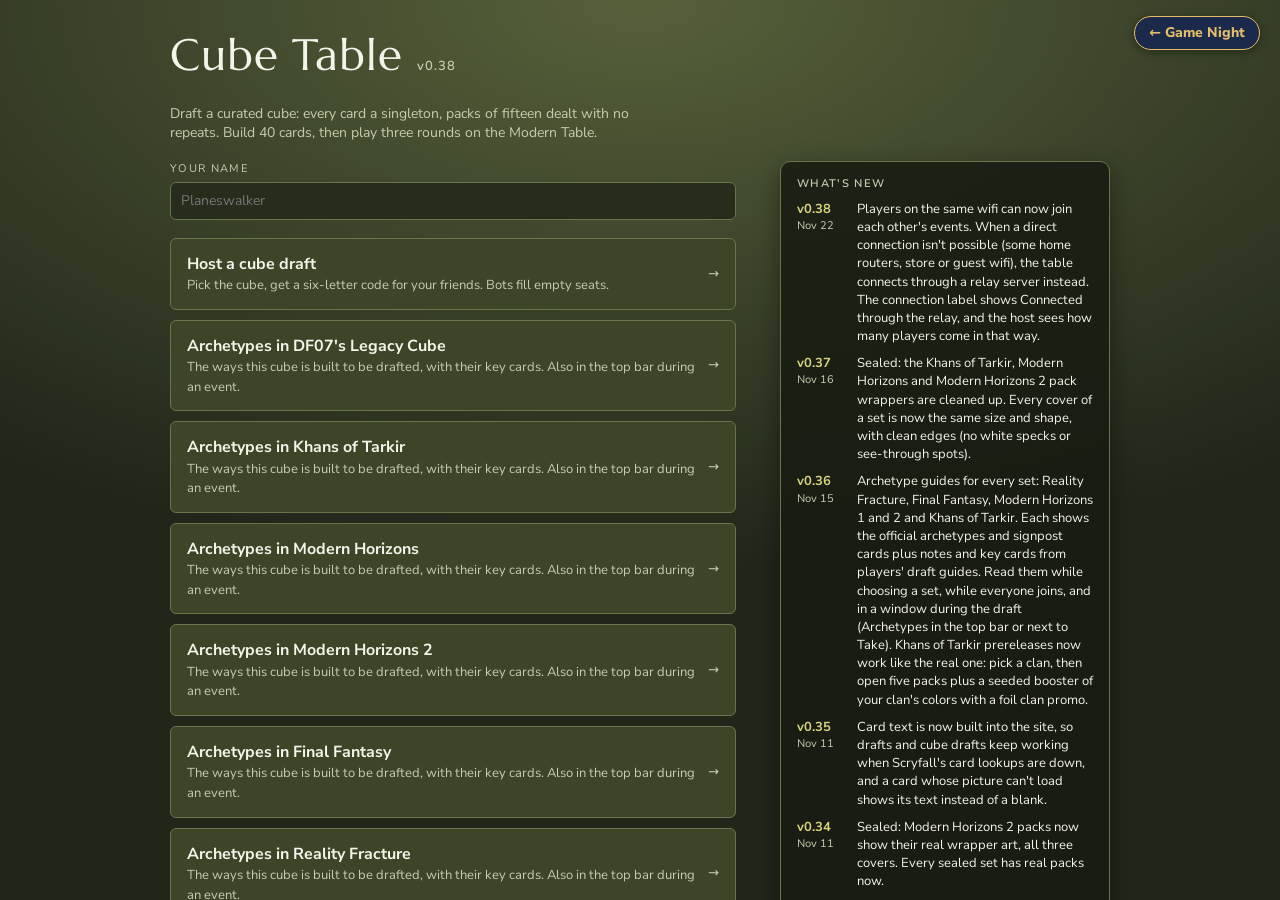
==== commit 178fa030: "v5.28 / Draft v0.38: a relay for players on the same wifi Both pages fetch Metered's Open Relay serv" ====
--- a/cube/index.html
+++ b/cube/index.html
@@ -157,7 +157,7 @@
 .pane.over{border-color:var(--brass);box-shadow:inset 0 0 0 2px #e0a66a66}
 #ghost{position:fixed;z-index:85;pointer-events:none;width:var(--gw,110px);transform:translate(-50%,-30%) rotate(-3deg);opacity:.92}
 #ghost .c{width:100%}
-/* Colour dive (v0.17, Ben): a rail of colour buttons beside the pool; a colour opens a window with every card of that colour
+/* Colour dive (v0.17, the maintainer): a rail of colour buttons beside the pool; a colour opens a window with every card of that colour
    (hybrid and multicolour included) and the lands that make it, by mana value across and type down, with Bulk add. */
 .poolwrap{display:grid;grid-template-columns:minmax(0,1fr) 150px;gap:16px;align-items:start}
 .diverail{display:flex;flex-direction:column;gap:6px;border-left:1px solid var(--line);padding-left:14px;position:sticky;top:8px;margin-top:22px}
@@ -363,9 +363,10 @@
 "use strict";
 /* GoatCounter event (anonymous count, see the head). Waits up to 20 s for count.js; never throws; once=key counts a thing only once per browser tab. */
 function gcEvent(path, title, once){ try{ if(once){ const k='mt_gc_'+once; if(sessionStorage.getItem(k)) return; sessionStorage.setItem(k,'1'); } }catch(e){} let n=0; const go=()=>{ try{ const g=window.goatcounter; if(g && g.count) g.count({path, title:title||path, event:true}); else if(++n<40) setTimeout(go, 500); }catch(e){} }; go(); }
-const VERSION = 'v0.37';
+const VERSION = 'v0.38';
 /* What's new on the front page (v0.19, like the Modern Table's NEWS): newest first, written for players. Add a line with every version bump. */
 const DNEWS = [
+  ['v0.38','Nov 22',"Players on the same wifi can now join each other's events. When a direct connection isn't possible (some home routers, store or guest wifi), the table connects through a relay server instead. The connection label shows Connected through the relay, and the host sees how many players come in that way."],
   ['v0.37','Nov 16',"Sealed: the Khans of Tarkir, Modern Horizons and Modern Horizons 2 pack wrappers are cleaned up. Every cover of a set is now the same size and shape, with clean edges (no white specks or see-through spots)."],
   ['v0.36','Nov 15',"Archetype guides for every set: Reality Fracture, Final Fantasy, Modern Horizons 1 and 2 and Khans of Tarkir. Each shows the official archetypes and signpost cards plus notes and key cards from players' draft guides. Read them while choosing a set, while everyone joins, and in a window during the draft (Archetypes in the top bar or next to Take). Khans of Tarkir prereleases now work like the real one: pick a clan, then open five packs plus a seeded booster of your clan's colors with a foil clan promo."],
   ['v0.35','Nov 11',"Card text is now built into the site, so drafts and cube drafts keep working when Scryfall's card lookups are down, and a card whose picture can't load shows its text instead of a blank."],
@@ -775,17 +776,45 @@
 
 /* ================= networking: the host's browser is the hub ================= */
 let peer=null, conn=null, NET='';
+/* v0.38: the relay, the same code as the Modern Table's (src/app.src.html, v5.28): Metered's Open Relay servers fetched
+   once into RELAY_CFG, which every Peer gets; a guest dials once they're known (at most 3 s); ?norelay skips it. */
+const RELAY_URL = 'https://moderntable.metered.live/api/v1/turn/credentials?apiKey=301a0a1f21e8b2bead891537937c4118ac01';
+const ICE_DEF = [{urls:'stun:stun.l.google.com:19302'}];
+const ICE_PJS = [{urls:['turn:eu-0.turn.peerjs.com:3478','turn:us-0.turn.peerjs.com:3478'], username:'peerjs', credential:'peerjsp'}];   /* PeerJS's own default relays, kept last: with no Metered answer the config is PeerJS's default, as before */
+const RELAY_CFG = {iceServers: ICE_DEF.concat(ICE_PJS), sdpSemantics:'unified-plan'};
+let RELAY_ST = 'off', RELAY_P = null, VIA = '';
+function relayLoad(){
+  if(RELAY_P) return RELAY_P;
+  if(new URLSearchParams(location.search).has('norelay')){ RELAY_ST='failed'; return RELAY_P=Promise.resolve(); }
+  RELAY_ST='loading'; const ctl = typeof AbortController!=='undefined' ? new AbortController() : null, tm=setTimeout(()=>{ try{ ctl && ctl.abort(); }catch(e){} }, 6000);
+  return RELAY_P = fetch(RELAY_URL, ctl ? {signal:ctl.signal} : {}).then(r=>r.ok ? r.json() : Promise.reject(r.status))
+    .then(list=>{ const ok=(Array.isArray(list) ? list : []).filter(s=>s && s.urls && typeof s==='object'); if(!ok.length) throw new Error('no servers'); RELAY_CFG.iceServers = ICE_DEF.concat(ok, ICE_PJS); RELAY_ST='ready'; })
+    .catch(()=>{ RELAY_ST='failed'; }).finally(()=>clearTimeout(tm));
+}
+function relayReady(ms){ const p=relayLoad(); return Promise.race([p, new Promise(r=>setTimeout(r, ms==null ? 3000 : ms))]); }
+function relayKind(pc){
+  if(!pc || !pc.getStats) return Promise.resolve('');
+  return pc.getStats().then(rep=>{ const by={}; let pair=null; rep.forEach(s=>{ by[s.id]=s; });
+    rep.forEach(s=>{ if(!pair && s.type==='transport' && s.selectedCandidatePairId) pair=by[s.selectedCandidatePairId]; });
+    if(!pair) rep.forEach(s=>{ if(!pair && s.type==='candidate-pair' && (s.selected || (s.nominated && s.state==='succeeded'))) pair=s; });
+    if(!pair) return '';
+    const l=by[pair.localCandidateId], r=by[pair.remoteCandidateId];
+    return (l && l.candidateType==='relay') || (r && r.candidateType==='relay') ? 'relay' : 'direct'; }).catch(()=>'');
+}
+function relayNote(c, done){ let n=0; const go=()=>relayKind(c && c.peerConnection).then(k=>{ if(k){ done(k); return; } if(++n<4) setTimeout(go, 1200); }); setTimeout(go, 600); }
+relayLoad();
 function peerOpts(){
-  const q=new URLSearchParams(location.search), h=q.get('peerhost'); if(!h) return {};
-  const [host, port]=h.split(':'); return { host, port:+port||443, path:q.get('peerpath')||'/', secure:q.get('peersecure')!=='0' };
-}
-function setNet(s){ NET=s; drawTop(); }
+  const q=new URLSearchParams(location.search), h=q.get('peerhost'); if(!h) return {config:RELAY_CFG};
+  const [host, port]=h.split(':'); return { host, port:+port||443, path:q.get('peerpath')||'/', secure:q.get('peersecure')!=='0', config:RELAY_CFG };
+}
+function setNet(s){ NET=s; if(s!=='connected') VIA=''; drawTop(); }
 function hostPeer(){
   if(typeof Peer==='undefined'){ setNet('offline'); return; }
   if(peer){ try{ peer.destroy(); }catch(e){} }
   const p=peer=new Peer(PREFIX+CODE, peerOpts()); setNet('opening');
   p.on('open', ()=>setNet('open'));
   p.on('connection', c=>{
+    c.on('open', ()=>relayNote(c, k=>{ c._via=k; drawTop(); }));   /* v0.38: which guests come through the relay */
     c.on('data', m=>{
       if(!m || typeof m!=='object') return;
       if(m.t==='join'){
@@ -815,13 +844,13 @@
   const p=peer=new Peer(peerOpts()); setNet('joining');
   const dial=()=>{ if(p!==peer || p.destroyed || p.disconnected) return;
     const c=p.connect(PREFIX+CODE, {reliable:true, serialization:'json'});
-    c.on('open', ()=>{ conn=c; setNet('connected'); c.send({t:'join', pid:PID, name:SETTINGS.name||'Player'}); });
+    c.on('open', ()=>{ conn=c; setNet('connected'); relayNote(c, k=>{ if(conn!==c) return; VIA=k; drawTop(); }); c.send({t:'join', pid:PID, name:SETTINGS.name||'Player'}); });
     c.on('data', m=>{ if(!m || typeof m!=='object') return;
       if(m.t==='v') gotView(m);
       else if(m.t==='no'){ store.del('dt_guest'); try{ p.destroy(); }catch(e){} peer=null; showLobby(m.why==='full' ? 'That event is full.' : 'That event has already started.'); } });
     c.on('close', ()=>{ if(conn===c){ conn=null; setNet('joining'); setTimeout(dial, 2000); } });
     c.on('error', e=>console.warn('conn error', e)); };
-  p.on('open', dial);
+  p.on('open', ()=>relayReady().then(dial));
   p.on('disconnected', ()=>{ if(!p.destroyed) setTimeout(()=>{ try{ p.reconnect(); }catch(e){} }, 1500); });
   p.on('error', e=>{ if(p!==peer) return;
     if(e.type==='peer-unavailable'){ setNet('nohost'); setTimeout(()=>{ if(p===peer && !(conn&&conn.open)) dial(); }, 3000); }
@@ -865,7 +894,10 @@
   $('#guideBtn').hidden = !(V && GUIDES.includes(V.set));
   $('#codePill').innerHTML = 'Code <b>'+esc(CODE)+'</b>';
   const map={ opening:['Opening…','warn'], open:['Hosting','ok'], retry:['Reclaiming code…','warn'], error:['Connection problem, retrying','warn'], offline:['Offline','warn'], joining:['Connecting…','warn'], connected:['Connected','ok'], nohost:['Host not found yet, retrying','warn'] };
-  const m=map[NET]||['','']; const el=$('#netPill'); el.textContent=m[0]; el.className='pill '+m[1]; el.hidden=!m[0];
+  const m=(map[NET]||['','']).slice(); let tip='';
+  if(NET==='connected' && VIA){ m[0] = VIA==='relay' ? 'Connected through the relay' : 'Connected directly'; if(VIA==='relay') tip='A direct connection to the host wasn\'t possible on this network, so it goes through a relay server. It plays the same.'; }   /* v0.38 */
+  if(NET==='open' && typeof conns!=='undefined'){ const nr=[...conns.values()].filter(c=>c && c._via==='relay').length; if(nr){ m[0]='Hosting · '+nr+' through the relay'; tip='Some players reach you through a relay server because a direct connection wasn\'t possible on their network. It plays the same.'; } }
+  const el=$('#netPill'); el.textContent=m[0]; el.className='pill '+m[1]; el.hidden=!m[0]; el.title=tip;
 }
 function tickClock(){
   const el=$('#clock'); if(!el || !V) return;
@@ -993,7 +1025,7 @@
   });
   return h ? `<div class="regions">${h}</div>` : '';
 }
-/* Basic land art (v0.15, Ben): the same choice as the Modern Table's Basic lands box. It is one setting for both pages (mt_settings.basics,
+/* Basic land art (v0.15, the maintainer): the same choice as the Modern Table's Basic lands box. It is one setting for both pages (mt_settings.basics,
    the pages share browser storage), and the Modern Table applies it when the drafted deck is brought to a table, so here it only
    needs to be chosen and shown. The pictures are looked up once (dt_basicart) the same way the Modern Table does. */
 const BASIC_ART=[
@@ -1035,7 +1067,7 @@
   return h;
 }
 /* ---------- sealed: the kit, opened one pack at a time (v0.16) ----------
-   Ben's prerelease mode: the kit's sealed packs (Wizards' wrapper art from draft/packs/<set>/, drawn wrappers otherwise) and the
+   The maintainer's prerelease mode: the kit's sealed packs (Wizards' wrapper art from draft/packs/<set>/, drawn wrappers otherwise) and the
    promo face down as a card back; a pack fans out in pack order, then its cards are sorted into piles below. All of this is on
    the player's own screen (B.op): the host already dealt the cards as the pool. */
 const PACKIMG={};
@@ -1071,7 +1103,7 @@
   return out;
 }
 /* A card belongs to a colour if it is that colour (hybrid and gold cards count for each of theirs), is colourless (artifacts and
-   other colourless spells fit any deck, so they show in every colour: Ben, v0.18), or is a land that makes it. */
+   other colourless spells fit any deck, so they show in every colour: the maintainer, v0.18), or is a land that makes it. */
 function inColour(d, k){ if(!d) return false; if(isLandCard(d)) return landMakes(d).has(k); return !d.c.length || d.c.includes(k); }
 function diveRailHTML(){
   const all=V.pool||[];
@@ -1311,7 +1343,7 @@
 $('#guideBtn').onclick=()=>{ if(V && GUIDES.includes(V.set)) openGuide(V.set); };
 
 /* ================= Game Night (v0.26) =================
-   Ben's design: a navy Game Night page (night/) hosts Modern {day} Night Magic for up to 8; Draft, Sealed and Cube open straight to their
+   The maintainer's design: a navy Game Night page (night/) hosts Modern {day} Night Magic for up to 8; Draft, Sealed and Cube open straight to their
    own table's setup (draft/, sealed/, cube/, each in its own felt). Every event ends in the same matchmaking room: chat, a 3-minute break
    before each round, tables named with their voice channel, one 50-minute clock, results sent by the Modern Table and confirmed by both
    players within 30 seconds (else the host reports them), automatic pairing by standings, and decks kept secret until the final standings. */
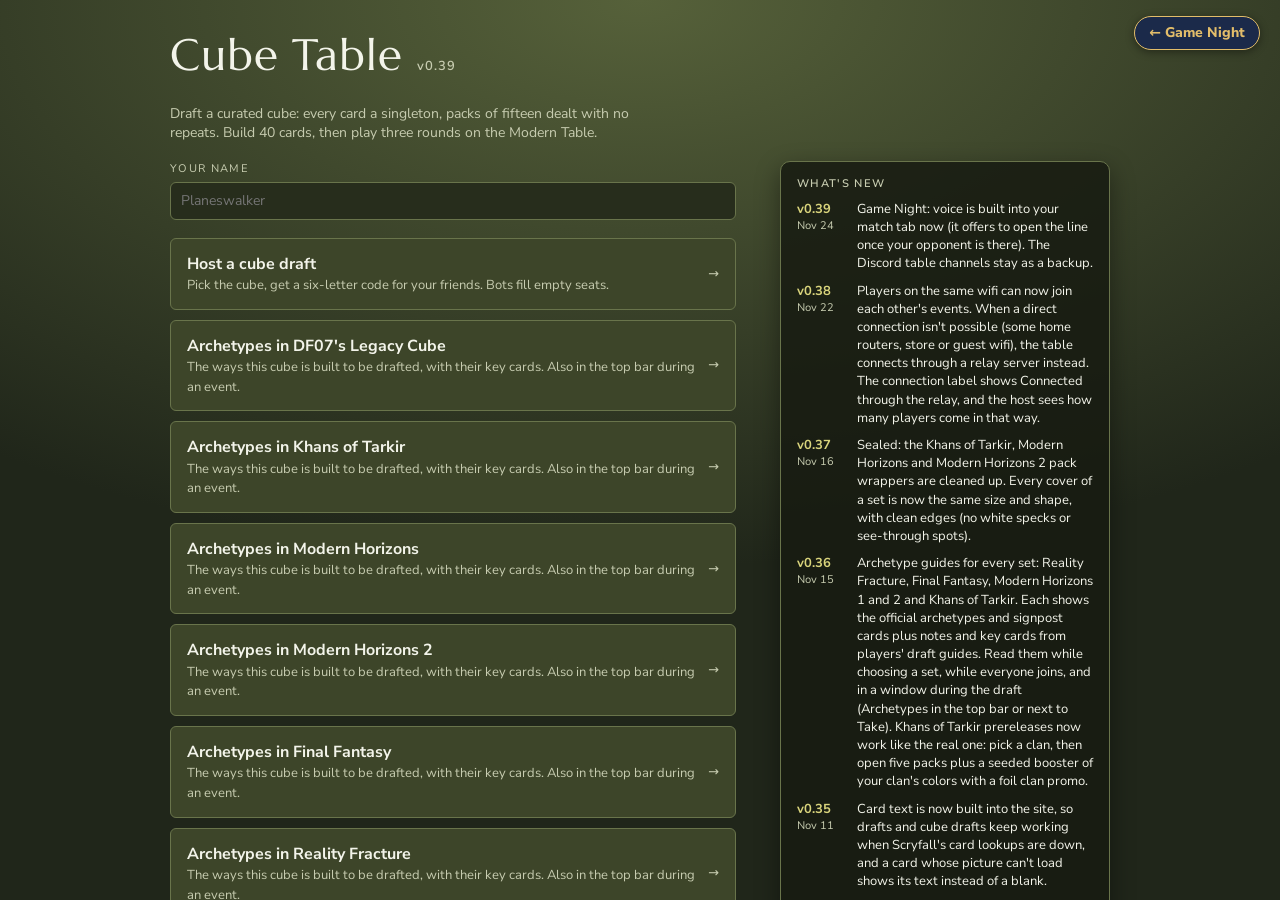
==== commit 87b56980: "v5.35 / Draft v0.39: at Game Night the match tab's voice comes first, Discord is the backup Co-Autho" ====
--- a/cube/index.html
+++ b/cube/index.html
@@ -363,9 +363,10 @@
 "use strict";
 /* GoatCounter event (anonymous count, see the head). Waits up to 20 s for count.js; never throws; once=key counts a thing only once per browser tab. */
 function gcEvent(path, title, once){ try{ if(once){ const k='mt_gc_'+once; if(sessionStorage.getItem(k)) return; sessionStorage.setItem(k,'1'); } }catch(e){} let n=0; const go=()=>{ try{ const g=window.goatcounter; if(g && g.count) g.count({path, title:title||path, event:true}); else if(++n<40) setTimeout(go, 500); }catch(e){} }; go(); }
-const VERSION = 'v0.38';
+const VERSION = 'v0.39';
 /* What's new on the front page (v0.19, like the Modern Table's NEWS): newest first, written for players. Add a line with every version bump. */
 const DNEWS = [
+  ['v0.39','Nov 24',"Game Night: voice is built into your match tab now (it offers to open the line once your opponent is there). The Discord table channels stay as a backup."],
   ['v0.38','Nov 22',"Players on the same wifi can now join each other's events. When a direct connection isn't possible (some home routers, store or guest wifi), the table connects through a relay server instead. The connection label shows Connected through the relay, and the host sees how many players come in that way."],
   ['v0.37','Nov 16',"Sealed: the Khans of Tarkir, Modern Horizons and Modern Horizons 2 pack wrappers are cleaned up. Every cover of a set is now the same size and shape, with clean edges (no white specks or see-through spots)."],
   ['v0.36','Nov 15',"Archetype guides for every set: Reality Fracture, Final Fantasy, Modern Horizons 1 and 2 and Khans of Tarkir. Each shows the official archetypes and signpost cards plus notes and key cards from players' draft guides. Read them while choosing a set, while everyone joins, and in a window during the draft (Archetypes in the top bar or next to Take). Khans of Tarkir prereleases now work like the real one: pick a clan, then open five packs plus a seeded booster of your clan's colors with a foil clan promo."],
@@ -1443,7 +1444,7 @@
 }
 
 /* ---- the matchmaking room ---- */
-function voiceBtn(k){ const u=VOICE[k]; return u ? `<a class="vbtn" href="${esc(u)}" target="_blank" rel="noopener">${HEADSET}Join Table ${k+1} voice</a>` : ''; }
+function voiceBtn(k){ const u=VOICE[k]; return u ? `<a class="vbtn" href="${esc(u)}" target="_blank" rel="noopener" title="Voice is built into your match tab; this Discord channel is the backup">${HEADSET}Table ${k+1} on Discord (backup)</a>` : ''; }
 function matchBtns(st){
   if(!st.t || st.t.res || st.t.disp) return '';
   const href=nightLink(st.side==='a'?'h':'g', st.t.code);
@@ -1460,7 +1461,7 @@
   if(st.stage==='final'){ const s0=standings(T, V.seats)[0]; top='FINAL'; rdNo=T.total; b=`${esc(s0.name)} wins the night at ${recOf(s0)}.`; sub='Final standings are below, with every deck.'; if(host) act=`<button class="ghost sm" id="againBtn">Start a new event with these players</button>`; }
   else if(st.stage==='break'){ rdNo=st.R+1; top='BREAK';
     if(st.bye){ b=`Round ${st.R+1}: you have the bye.`; sub='It counts as a 2–0 win. Hang out in the chat until the next round.'; }
-    else { b=`Round ${st.R+1}: you’re at Table ${st.k+1} with ${esc(st.opp)}.`; sub=`Take a break and join the Table ${st.k+1} voice channel. Your match starts when the timer runs out.`; }
+    else { b=`Round ${st.R+1}: you’re at Table ${st.k+1} with ${esc(st.opp)}.`; sub=`Take a break. Your match starts when the timer runs out; your match tab offers voice with ${esc(st.opp)} as soon as you both are there (the Table ${st.k+1} Discord channel is the backup).`; }
     act=clk(st.rd.brkEnd, 'UNTIL ROUND '+(st.R+1), st.rd.brkEnd-now<30000) + `<span id="matchBtns">${matchBtns(st)}</span>`; }
   else { rdNo=st.R+1; const t=st.t, waiting=st.rd.tables.map((x,k)=>x.res?null:k+1).filter(Boolean);
     act=clk(st.rd.end, st.rd.called ? 'TIME' : 'LEFT IN ROUND', st.rd.end-now<5*60000);
@@ -1473,7 +1474,7 @@
       act += mine ? '' : `<button class="go sm" id="confirmBtn">Confirm the result</button>`; }
     else if(st.rd.called && !st.rd.turns){ b='Time in the round.'; sub='Waiting for the host to decide on end-of-round turns.'; act+=`<span id="matchBtns">${matchBtns(st)}</span>`; }
     else if(st.rd.called){ b= st.rd.turns==='yes' ? `Time in round: end-of-round turns at Table ${st.k+1}.` : 'Time in round: no enforcement.'; sub = st.rd.turns==='yes' ? 'This turn is turn 0, then five more; then the table asks who won. Confirm the result here.' : 'No time limit: play your match out, then confirm the result here.'; act+=`<span id="matchBtns">${matchBtns(st)}</span><button class="sm" id="reportBtn">Report result</button>`; }
-    else { b=`You’re at Table ${st.k+1} with ${esc(st.opp)}.`; sub=`Join the Table ${st.k+1} voice channel. When the match ends, the Modern Table sends the result here for you both to confirm.`; act+=`<span id="matchBtns">${matchBtns(st)}</span><button class="sm" id="reportBtn">Report result</button>`; }
+    else { b=`You’re at Table ${st.k+1} with ${esc(st.opp)}.`; sub=`Talk through the microphone in your match tab (the Table ${st.k+1} Discord channel is the backup). When the match ends, the Modern Table sends the result here for you both to confirm.`; act+=`<span id="matchBtns">${matchBtns(st)}</span><button class="sm" id="reportBtn">Report result</button>`; }
   }
   let h=`<div class="announce"><div class="rd">${rdNo}<small>${top}</small></div><b>${b}</b><span class="sub">${sub}</span><div class="act">${act}</div></div>`;
   /* tables */
@@ -1597,7 +1598,7 @@
       + sw('ct', 'Host a cube draft', 'Draft a curated cube of singletons.', 'Cube Table: straight to setup', '../cube/?host=1'));
     $('#nightBtn').onclick=()=>beginHost(null, 'modern');
     $('#codeIn').closest('.choice').querySelector('b').textContent='Join a Game Night';
-    $('#news').innerHTML=`<h4>How a night runs</h4><ol class="steps"><li><span>The host picks the event and shares a six-letter code in the Discord.</span></li><li><span>Everyone locks in a deck. Decks stay secret until the final standings.</span></li><li><span>Each round names your table and its voice channel. A 3-minute break runs before every round, then 50 minutes on the clock.</span></li><li><span>The Modern Table sends your result here; you both confirm it, and the next round is paired by standings.</span></li></ol>`;
+    $('#news').innerHTML=`<h4>How a night runs</h4><ol class="steps"><li><span>The host picks the event and shares a six-letter code in the Discord.</span></li><li><span>Everyone locks in a deck. Decks stay secret until the final standings.</span></li><li><span>Each round names your table. Voice is built into your match tab, with a Discord channel per table as a backup. A 3-minute break runs before every round, then 50 minutes on the clock.</span></li><li><span>The Modern Table sends your result here; you both confirm it, and the next round is paired by standings.</span></li></ol>`;
   } else {
     corner.textContent='← Game Night'; corner.href='../night/'; corner.classList.add('to-gn');
     if(VARIANT==='st'){ document.title='Sealed Table'; setH1('Sealed Table'); lede.textContent='Everyone opens six packs (for Reality Fracture, a prerelease kit with a foil promo), builds 40 cards from what they opened, then plays three rounds on the Modern Table.'; host.hidden=true; }
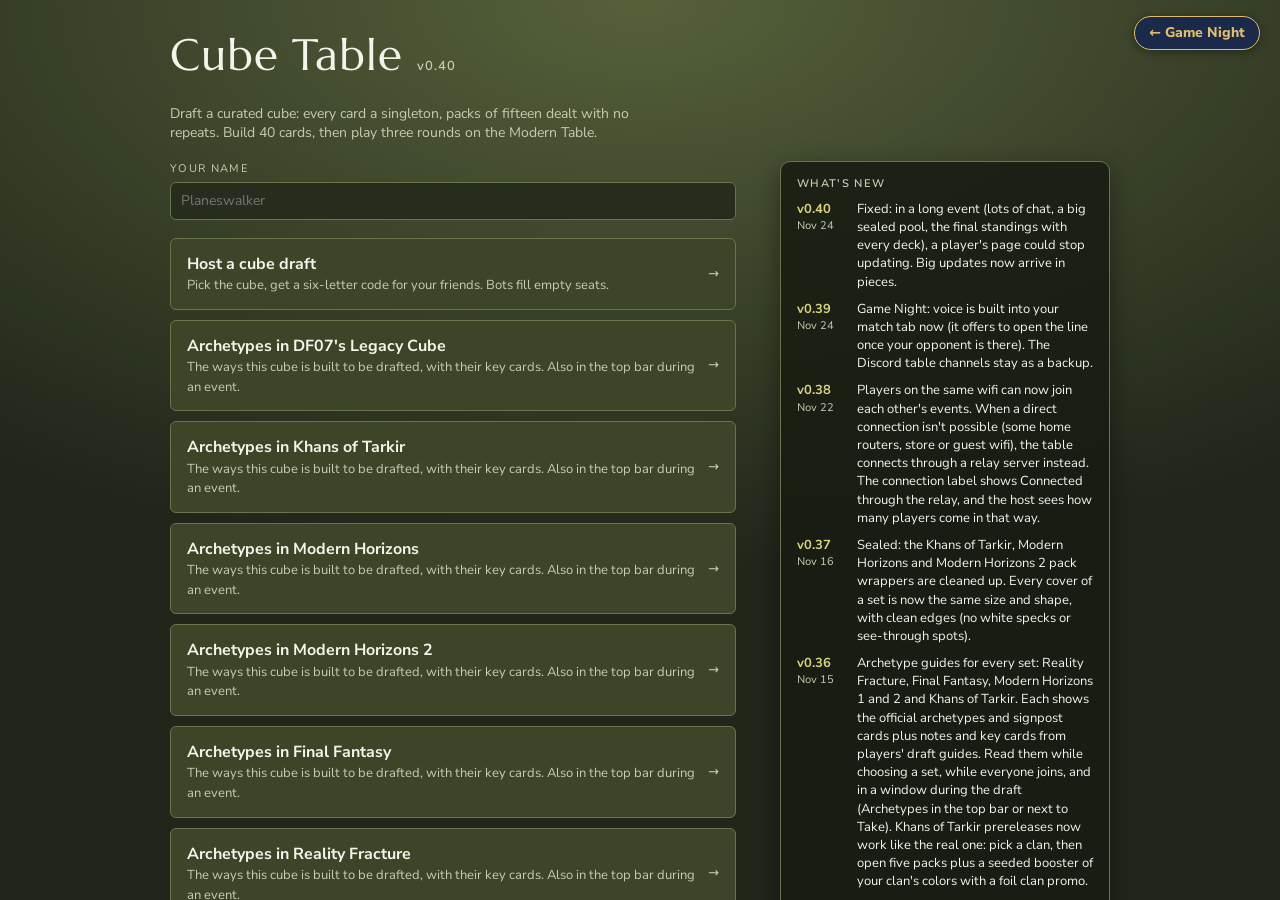
==== commit 103f33f0: "v5.38 / Draft v0.40: long messages go in pieces PeerJS's JSON channel refuses messages of 16,300 byt" ====
--- a/cube/index.html
+++ b/cube/index.html
@@ -363,9 +363,10 @@
 "use strict";
 /* GoatCounter event (anonymous count, see the head). Waits up to 20 s for count.js; never throws; once=key counts a thing only once per browser tab. */
 function gcEvent(path, title, once){ try{ if(once){ const k='mt_gc_'+once; if(sessionStorage.getItem(k)) return; sessionStorage.setItem(k,'1'); } }catch(e){} let n=0; const go=()=>{ try{ const g=window.goatcounter; if(g && g.count) g.count({path, title:title||path, event:true}); else if(++n<40) setTimeout(go, 500); }catch(e){} }; go(); }
-const VERSION = 'v0.39';
+const VERSION = 'v0.40';
 /* What's new on the front page (v0.19, like the Modern Table's NEWS): newest first, written for players. Add a line with every version bump. */
 const DNEWS = [
+  ['v0.40','Nov 24',"Fixed: in a long event (lots of chat, a big sealed pool, the final standings with every deck), a player's page could stop updating. Big updates now arrive in pieces."],
   ['v0.39','Nov 24',"Game Night: voice is built into your match tab now (it offers to open the line once your opponent is there). The Discord table channels stay as a backup."],
   ['v0.38','Nov 22',"Players on the same wifi can now join each other's events. When a direct connection isn't possible (some home routers, store or guest wifi), the table connects through a relay server instead. The connection label shows Connected through the relay, and the host sees how many players come in that way."],
   ['v0.37','Nov 16',"Sealed: the Khans of Tarkir, Modern Horizons and Modern Horizons 2 pack wrappers are cleaned up. Every cover of a set is now the same size and shape, with clean edges (no white specks or see-through spots)."],
@@ -647,7 +648,7 @@
 function sync(){
   if(ROLE!=='host') return;
   store.set('dt_host', H);
-  H.seats.forEach((s,i)=>{ const c=conns.get(s.pid); if(!s.bot && c && c.open){ try{ c.send(view(i)); }catch(e){} } });
+  H.seats.forEach((s,i)=>{ const c=conns.get(s.pid); if(!s.bot && c && c.open){ try{ pcSend(c, view(i)); }catch(e){} } });
   const me=H.seats.findIndex(s=>s.pid===PID); gotView(view(me<0?0:me));
 }
 function nextRound(){
@@ -767,7 +768,7 @@
   else if(m.t==='turns' && H.tour && H.seats[i].pid===PID){ const r=H.tour.rounds[H.tour.rounds.length-1]; if(!r || !r.called || r.turns) return; r.turns = m.v==='yes' ? 'yes' : 'no';
     sysMsg(r.turns==='yes' ? 'Host: time is enforced. Tables mid-game play this turn as turn 0, then five more; then say who won. Tables between games end on the score.' : 'Host: no end-of-round turns and no time limit. Tables still playing play their matches out.'); sync(); }
 }
-function act(m){ if(ROLE==='host') handle(H.seats.findIndex(s=>s.pid===PID), m); else if(conn && conn.open){ try{ conn.send(m); }catch(e){} } }
+function act(m){ if(ROLE==='host') handle(H.seats.findIndex(s=>s.pid===PID), m); else if(conn && conn.open){ try{ pcSend(conn, m); }catch(e){} } }
 setInterval(()=>{                    // host: pick for anyone whose clock ran out
   if(ROLE==='host' && H && H.phase==='draft' && H.timer){ let did=false; const now=Date.now();
     H.seats.forEach((s,i)=>{ if(!s.bot && s.queue.length && s.due && now>s.due){ doPick(i, choice(s).u); did=true; } });
@@ -809,6 +810,27 @@
   const [host, port]=h.split(':'); return { host, port:+port||443, path:q.get('peerpath')||'/', secure:q.get('peersecure')!=='0', config:RELAY_CFG };
 }
 function setNet(s){ NET=s; if(s!=='connected') VIA=''; drawTop(); }
+/* v0.40: long messages go in pieces. PeerJS's JSON channel refuses any message of 16,300 bytes or more (it raises "Message too big
+   for JSON channel" and sends nothing), and a view with a long chat, a sealed pool or the final decks can pass that: that player's
+   page would stop updating. pcSend sends a long message as {t:'pc', q, i, n, d} pieces; pcRecv puts them back together.
+   Same code as the Modern Table's (src/app.src.html, v5.38). An older page ignores 'pc'. */
+const PC_LIM = 15000, PC_ENC = typeof TextEncoder!=='undefined' ? new TextEncoder() : null;
+let PC_Q = 0;
+const pcBytes = s => PC_ENC ? PC_ENC.encode(s).length : s.length*3;
+function pcSend(c, m){
+  const s=JSON.stringify(m); if(s===undefined) return;
+  if(pcBytes(s) < PC_LIM){ c.send(m); return; }
+  const parts=[]; for(let at=0; at<s.length;){ let k=Math.min(4000, s.length-at); while(k>64 && pcBytes(JSON.stringify(s.slice(at, at+k))) > PC_LIM-200) k=Math.floor(k/2); parts.push(s.slice(at, at+k)); at+=k; }
+  const q=++PC_Q; parts.forEach((d,i)=>c.send({t:'pc', q, i, n:parts.length, d}));
+}
+function pcRecv(c, m, go){
+  if(!m || typeof m!=='object' || m.t!=='pc'){ go(m); return; }
+  if(typeof m.d!=='string' || !(m.n>0) || m.n>2000 || !(m.i>=0) || m.i>=m.n) return;
+  let b=c._pc; if(!b || b.q!==m.q || m.i===0){ if(m.i!==0){ c._pc=null; return; } b=c._pc={q:m.q, n:m.n, d:[]}; }
+  if(m.i!==b.d.length){ c._pc=null; return; }
+  b.d.push(m.d); if(b.d.length<b.n) return; c._pc=null;
+  let x; try{ x=JSON.parse(b.d.join('')); }catch(e){ console.warn('pieced message did not parse', e); return; } go(x);
+}
 function hostPeer(){
   if(typeof Peer==='undefined'){ setNet('offline'); return; }
   if(peer){ try{ peer.destroy(); }catch(e){} }
@@ -816,7 +838,7 @@
   p.on('open', ()=>setNet('open'));
   p.on('connection', c=>{
     c.on('open', ()=>relayNote(c, k=>{ c._via=k; drawTop(); }));   /* v0.38: which guests come through the relay */
-    c.on('data', m=>{
+    c.on('data', raw=>pcRecv(c, raw, m=>{
       if(!m || typeof m!=='object') return;
       if(m.t==='join'){
         const pid=String(m.pid||'').slice(0,24), name=String(m.name||'Player').slice(0,20); if(!pid) return;
@@ -829,7 +851,7 @@
         const old=conns.get(pid); if(old && old!==c){ try{ old.close(); }catch(e){} }
         c._pid=pid; conns.set(pid, c); sync();
       } else if(c._pid) handle(H.seats.findIndex(x=>x.pid===c._pid && !x.bot), m);
-    });
+    }));
     c.on('close', ()=>{ if(c._pid && conns.get(c._pid)===c){ conns.delete(c._pid); sync(); } });
     c.on('error', e=>console.warn('conn error', e));
   });
@@ -846,9 +868,9 @@
   const dial=()=>{ if(p!==peer || p.destroyed || p.disconnected) return;
     const c=p.connect(PREFIX+CODE, {reliable:true, serialization:'json'});
     c.on('open', ()=>{ conn=c; setNet('connected'); relayNote(c, k=>{ if(conn!==c) return; VIA=k; drawTop(); }); c.send({t:'join', pid:PID, name:SETTINGS.name||'Player'}); });
-    c.on('data', m=>{ if(!m || typeof m!=='object') return;
+    c.on('data', raw=>pcRecv(c, raw, m=>{ if(!m || typeof m!=='object') return;
       if(m.t==='v') gotView(m);
-      else if(m.t==='no'){ store.del('dt_guest'); try{ p.destroy(); }catch(e){} peer=null; showLobby(m.why==='full' ? 'That event is full.' : 'That event has already started.'); } });
+      else if(m.t==='no'){ store.del('dt_guest'); try{ p.destroy(); }catch(e){} peer=null; showLobby(m.why==='full' ? 'That event is full.' : 'That event has already started.'); } }));
     c.on('close', ()=>{ if(conn===c){ conn=null; setNet('joining'); setTimeout(dial, 2000); } });
     c.on('error', e=>console.warn('conn error', e)); };
   p.on('open', ()=>relayReady().then(dial));
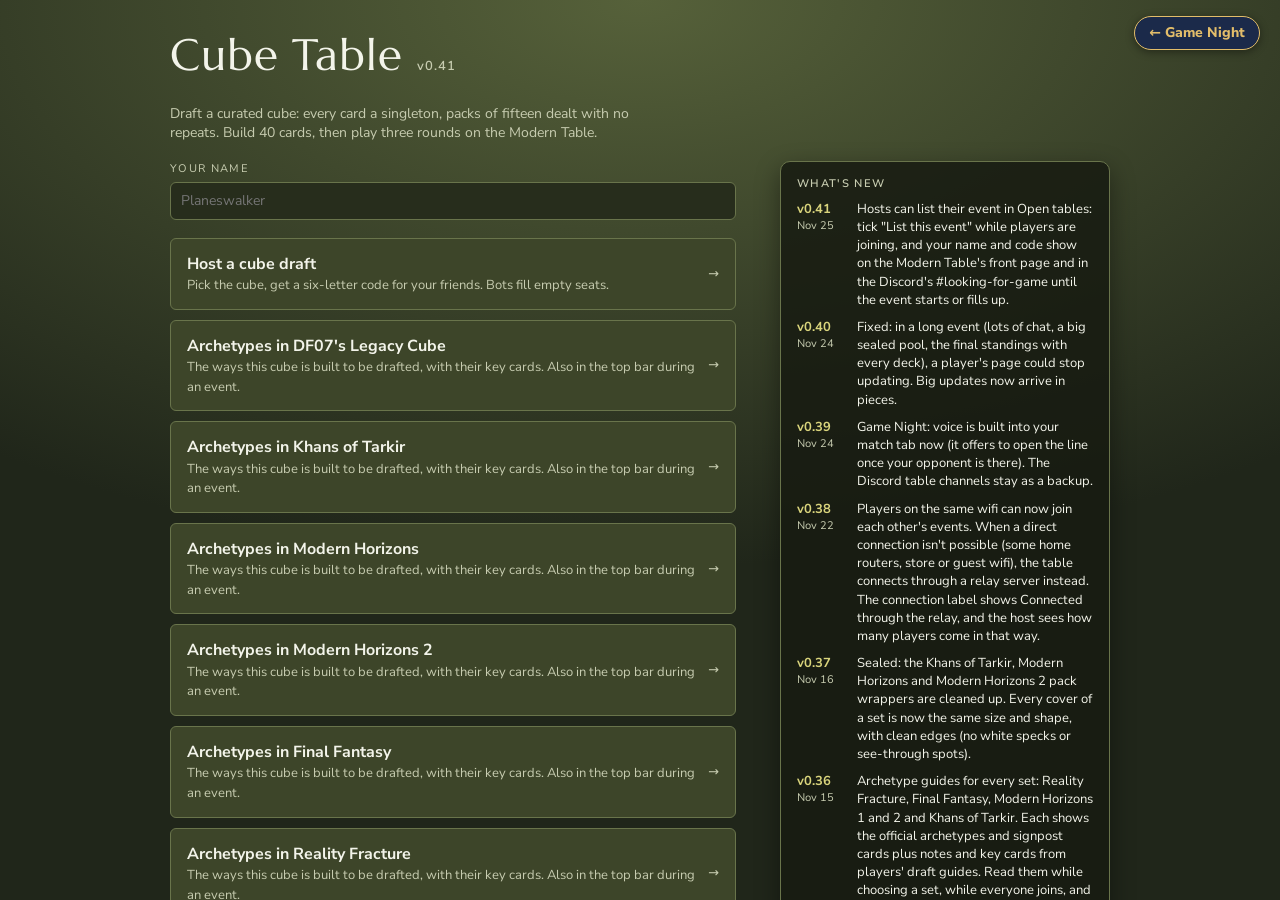
==== commit 2a17da7e: "v5.43 / Draft v0.41: Open tables The maintainer's design: Playtest / Casual / Match when opening a t" ====
--- a/cube/index.html
+++ b/cube/index.html
@@ -363,9 +363,10 @@
 "use strict";
 /* GoatCounter event (anonymous count, see the head). Waits up to 20 s for count.js; never throws; once=key counts a thing only once per browser tab. */
 function gcEvent(path, title, once){ try{ if(once){ const k='mt_gc_'+once; if(sessionStorage.getItem(k)) return; sessionStorage.setItem(k,'1'); } }catch(e){} let n=0; const go=()=>{ try{ const g=window.goatcounter; if(g && g.count) g.count({path, title:title||path, event:true}); else if(++n<40) setTimeout(go, 500); }catch(e){} }; go(); }
-const VERSION = 'v0.40';
+const VERSION = 'v0.41';
 /* What's new on the front page (v0.19, like the Modern Table's NEWS): newest first, written for players. Add a line with every version bump. */
 const DNEWS = [
+  ['v0.41','Nov 25',"Hosts can list their event in Open tables: tick \"List this event\" while players are joining, and your name and code show on the Modern Table's front page and in the Discord's #looking-for-game until the event starts or fills up."],
   ['v0.40','Nov 24',"Fixed: in a long event (lots of chat, a big sealed pool, the final standings with every deck), a player's page could stop updating. Big updates now arrive in pieces."],
   ['v0.39','Nov 24',"Game Night: voice is built into your match tab now (it offers to open the line once your opponent is there). The Discord table channels stay as a backup."],
   ['v0.38','Nov 22',"Players on the same wifi can now join each other's events. When a direct connection isn't possible (some home routers, store or guest wifi), the table connects through a relay server instead. The connection label shows Connected through the relay, and the host sees how many players come in that way."],
@@ -929,6 +930,7 @@
 }
 function render(){
   if(!V) return;
+  dlstCheck();
   applyTheme(themeFor(V));
   drawTop();
   const host=ROLE==='host', me=V.seats[V.me];
@@ -965,6 +967,7 @@
         <button class="go" id="startBtn"${V.busy?' disabled':''}>${sealed ? (isPre(V.set) ? 'Start the prerelease' : 'Start the event') : 'Start the draft'}</button></div><p class="hint" id="busyMsg" style="margin:0">${esc(V.busy)}</p>`;
     else h+=`<p class="hint" style="margin:0">${esc(V.busy || (sealed ? `${isPre(V.set) ? 'Prerelease' : 'Sealed'} · ${setName(V.set)} · up to ${V.pod} players` : `${setName(V.set)} · ${V.pod} seats · ${V.timer ? V.timer+' second pick timer' : 'no pick timer'}`))}</p>`;
     h+=clanPickHTML();
+    h+=lstHTML();
     h+=lobbyGuideHTML();
   }
   else if(V.phase==='draft'){
@@ -978,7 +981,7 @@
     h+=`<div class="pane" data-zone="deck"><div class="bar"><h3>Your picks: deck <b style="color:var(--brass)">${deck.length}</b></h3><span class="hint">new picks land here · click a card to move it to the sideboard</span></div>${regionsHTML(deck, 0) || '<p class="hint">Your picks will show up here, sorted by type and mana value.</p>'}</div>
       ${side.length ? `<div class="pane" data-zone="side"><div class="bar"><h3>Sideboard <b style="color:var(--brass)">${side.length}</b></h3><span class="hint">click a card to put it back in your deck</span></div>${regionsHTML(side, 0)}</div>` : ''}`;
   }
-  else if(V.mode==='modern') h+= V.tour ? roomHTML(host) : lockHTML(host);
+  else if(V.mode==='modern') h+= V.tour ? roomHTML(host) : lockHTML(host) + lstHTML();
   else h+=buildHTML(host, me);
   setHTML($('#main'), h);
   /* chat sits beside everything except the draft itself and the deck builder */
@@ -1630,8 +1633,36 @@
   }
   /* straight to setup: night/ sends Draft, Sealed and Cube here with ?host=1 */
   const q=new URLSearchParams(location.search);
-  if(q.get('host')){ q.delete('host'); history.replaceState(null, '', location.pathname+(q.toString()?'?'+q:'')); beginHost(null, VARIANT==='st' ? 'sealed' : 'draft'); }
-}
+  /* v0.41: Game Night's own page hosts a Modern night (the Modern Table's Open tables links come here with ?host=1&list=1); ?join=CODE fills the code */
+  const listIt = q.get('list'), jc=(q.get('join')||'').toUpperCase().replace(/[^A-Z]/g,'').slice(0,6);
+  if(q.get('host')){ q.delete('host'); q.delete('list'); history.replaceState(null, '', location.pathname+(q.toString()?'?'+q:'')); beginHost(null, VARIANT==='gn' ? 'modern' : VARIANT==='st' ? 'sealed' : 'draft'); if(listIt) dlstOpen(); }
+  else if(jc){ q.delete('join'); history.replaceState(null, '', location.pathname+(q.toString()?'?'+q:'')); $('#codeIn').value=jc; $('#lobbyMsg').textContent='Code '+jc+' is filled in: check your name, then press Join.'; }
+}
+/* v0.41: Open tables (the Modern Table's v5.43; Project doc claude/matchmaking-design.md). The host may list an event while players
+   can still join (a draft, sealed or cube lobby; a Modern night before round 1 is paired) and seats are open: the Worker at
+   TABLES_URL shows "Name · CODE" in the Modern Table front page's band for the event kind and posts it to #looking-for-game. Opt-in
+   (#dlstChk, never remembered). dlstCheck (from render) closes the listing once the event starts or fills; dlstTick beats every
+   minute. Same Worker and messages as the Modern Table's lstOpen / lstTick. */
+const TABLES_URL = 'https://tables.moderntable-app.workers.dev';
+let DLST = store.get('dt_lst', null);   // {c, t, k}
+const dlstKind = () => H.mode==='modern' ? 'night' : H.mode==='sealed' ? 'sealed' : isCubeSet(H.set) ? 'cube' : 'draft';
+const dlstOpenNow = () => !!H && (H.phase==='lobby' || (H.mode==='modern' && !H.tour));
+const dlstFull = () => !!H && H.seats.filter(x=>!x.bot).length >= (H.pod||8);
+async function dlstPost(p, o){ try{ const r=await fetch(TABLES_URL+p, {method:'POST', body:JSON.stringify(o)}); return await r.json(); }catch(e){ return null; } }
+function dlstSet(v){ DLST=v; if(v) store.set('dt_lst', v); else store.del('dt_lst'); }
+function lstHTML(){ if(ROLE!=='host' || !dlstOpenNow()) return '';
+  return `<label class="hint" style="display:flex;gap:8px;align-items:center;margin:10px 0 0;cursor:pointer;color:var(--ink)"><input type="checkbox" id="dlstChk"${DLST && DLST.c===H.code ? ' checked' : ''} style="width:16px;height:16px;accent-color:var(--brass)"> List this event in Open tables (and on Discord)</label>
+    <p class="hint" style="margin:4px 0 0">Off unless you tick it: your name and code show on the Modern Table's front page until the event starts or fills.</p>`; }
+async function dlstOpen(){ if(!H) return; const c=H.code, k=dlstKind(), r=await dlstPost('/open', {c, n:SETTINGS.name||'Player', m:k});
+  if(r && r.ok && H && H.code===c && dlstOpenNow()){ dlstSet({c, t:r.t, k}); sysMsg('This event is listed in Open tables and posted in the Discord\'s #looking-for-game.'); }
+  else if(r && r.ok) dlstPost('/close', {c, t:r.t, why:'left'});
+  else toast('The event could not be listed right now. Send the code to your friends, or post it in #looking-for-game on Discord.');
+  render(); }
+function dlstClose(why){ if(!DLST) return; const o={c:DLST.c, t:DLST.t, why}; dlstSet(null); dlstPost('/close', o); }
+function dlstCheck(){ if(!DLST) return; if(!H || H.code!==DLST.c || ROLE!=='host') return dlstClose('left'); if(!dlstOpenNow()) return dlstClose('started'); if(dlstFull()) return dlstClose('full'); }
+async function dlstTick(){ dlstCheck(); if(!DLST) return; const l=DLST, r=await dlstPost('/beat', {c:l.c, t:l.t}); if(r && r.gone && DLST===l){ dlstSet(null); render(); } }
+setInterval(dlstTick, 60000);
+document.addEventListener('change', e=>{ if(e.target && e.target.id==='dlstChk'){ if(e.target.checked) dlstOpen(); else { dlstClose('left'); render(); } } });
 $('#joinBtn').onclick=()=>{ const c=$('#codeIn').value.trim().toUpperCase(); if(c.length<4){ $('#lobbyMsg').textContent='Type the code your host sent you.'; return; } beginGuest(c); };
 $('#codeIn').onkeydown=e=>{ if(e.key==='Enter') $('#joinBtn').click(); };
 { const h=store.get('dt_host', null), g=store.get('dt_guest', null);
